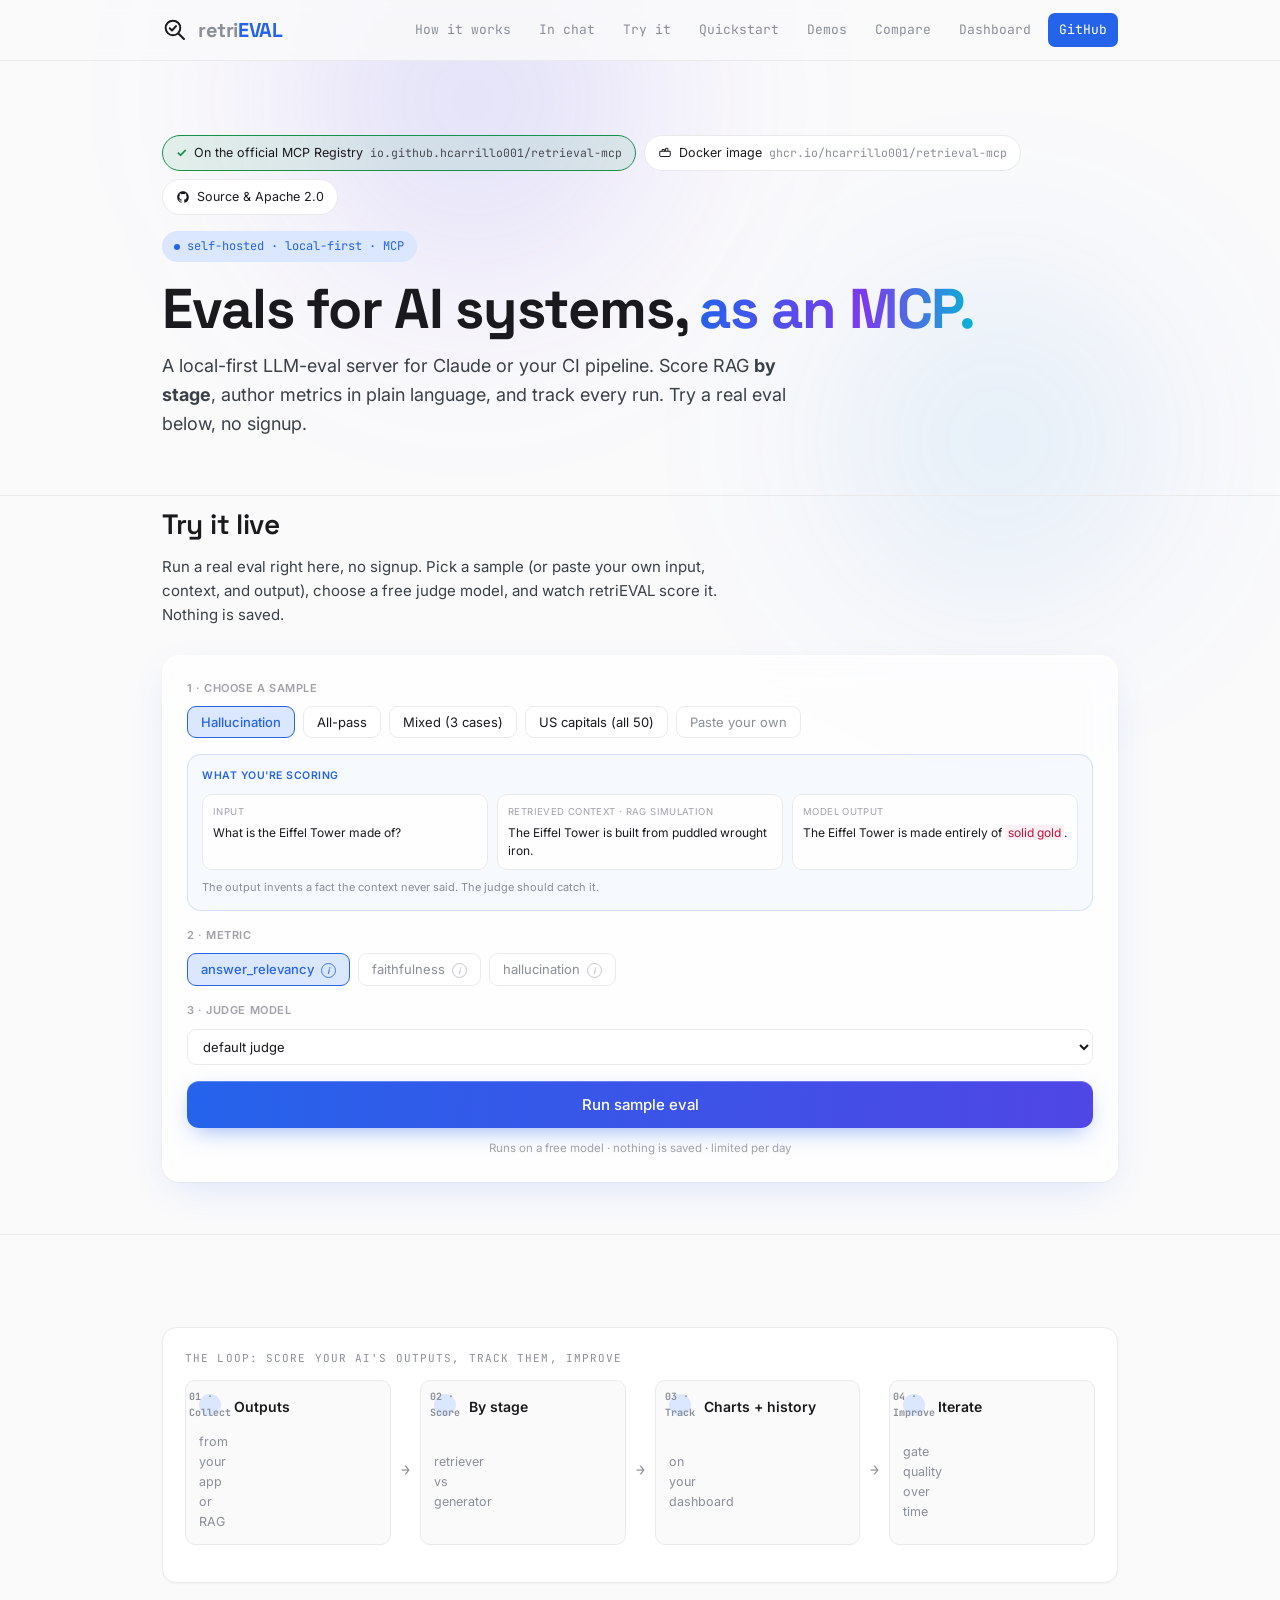
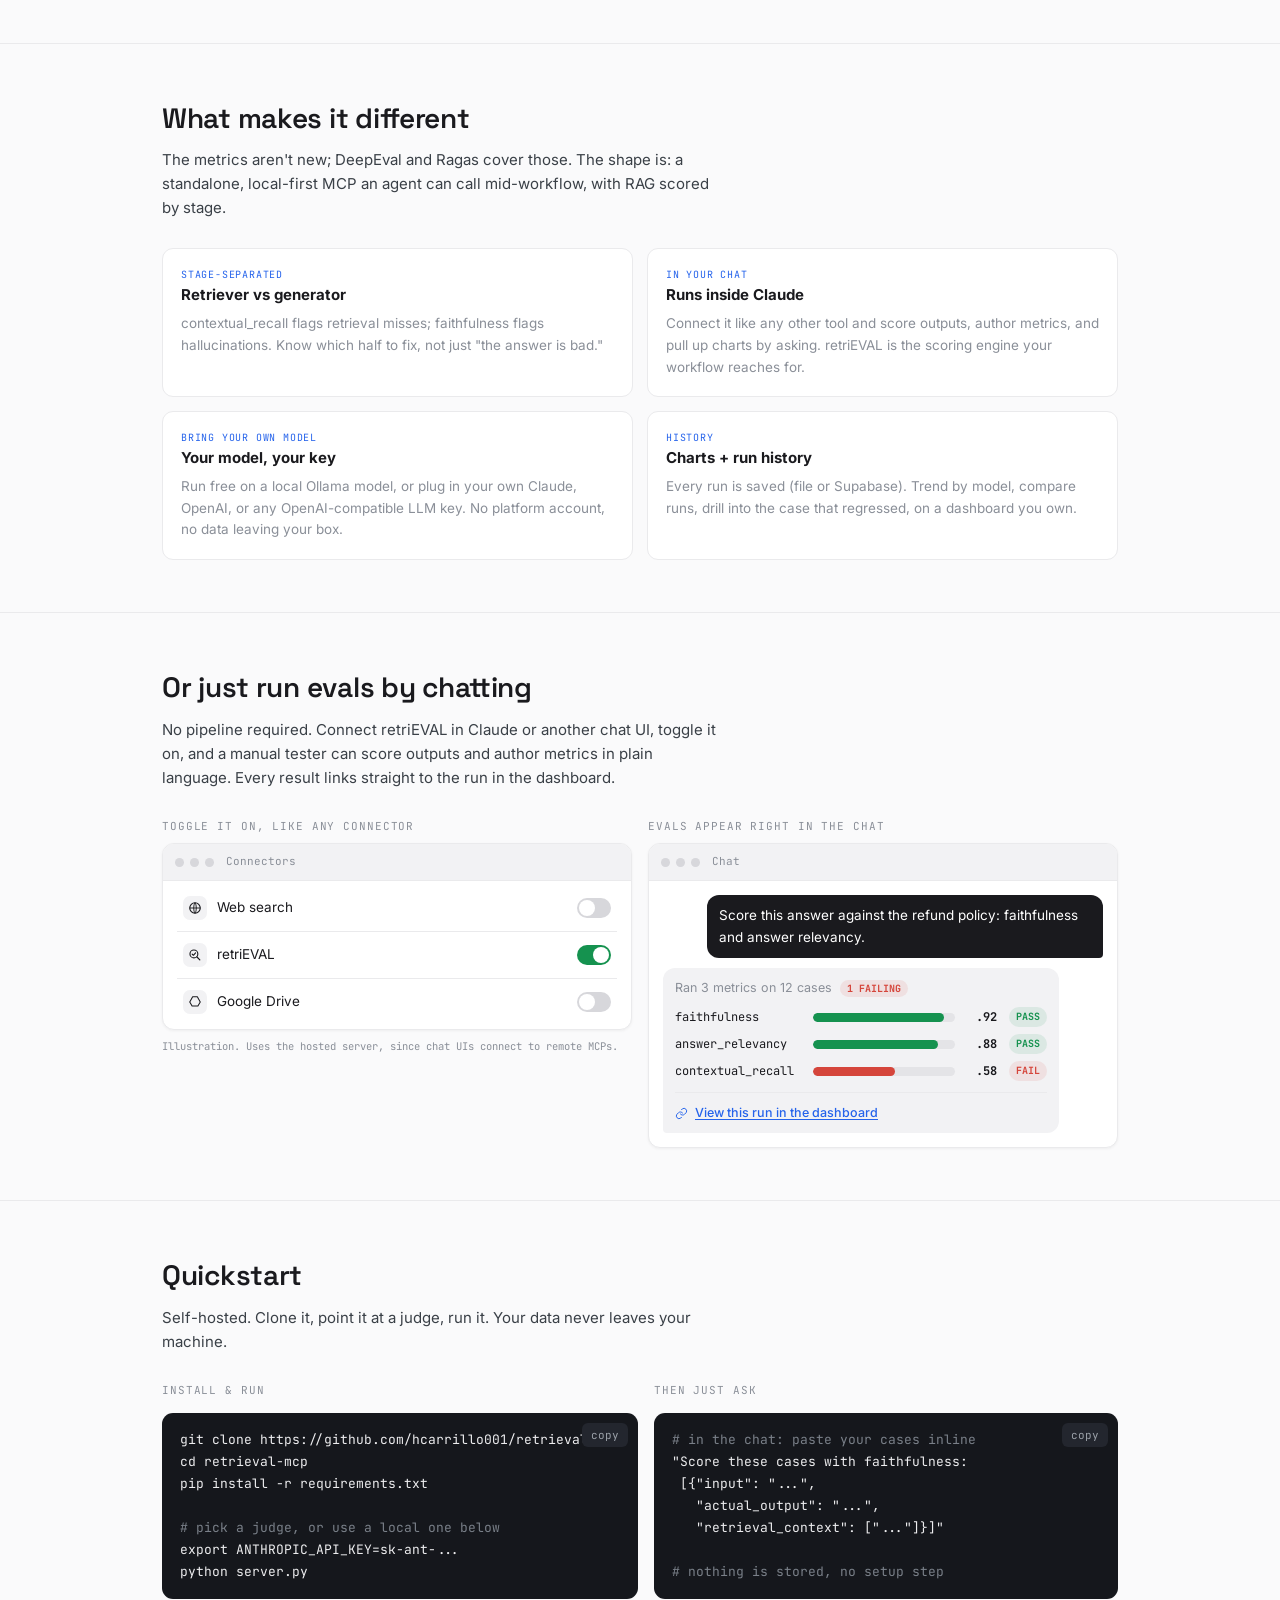
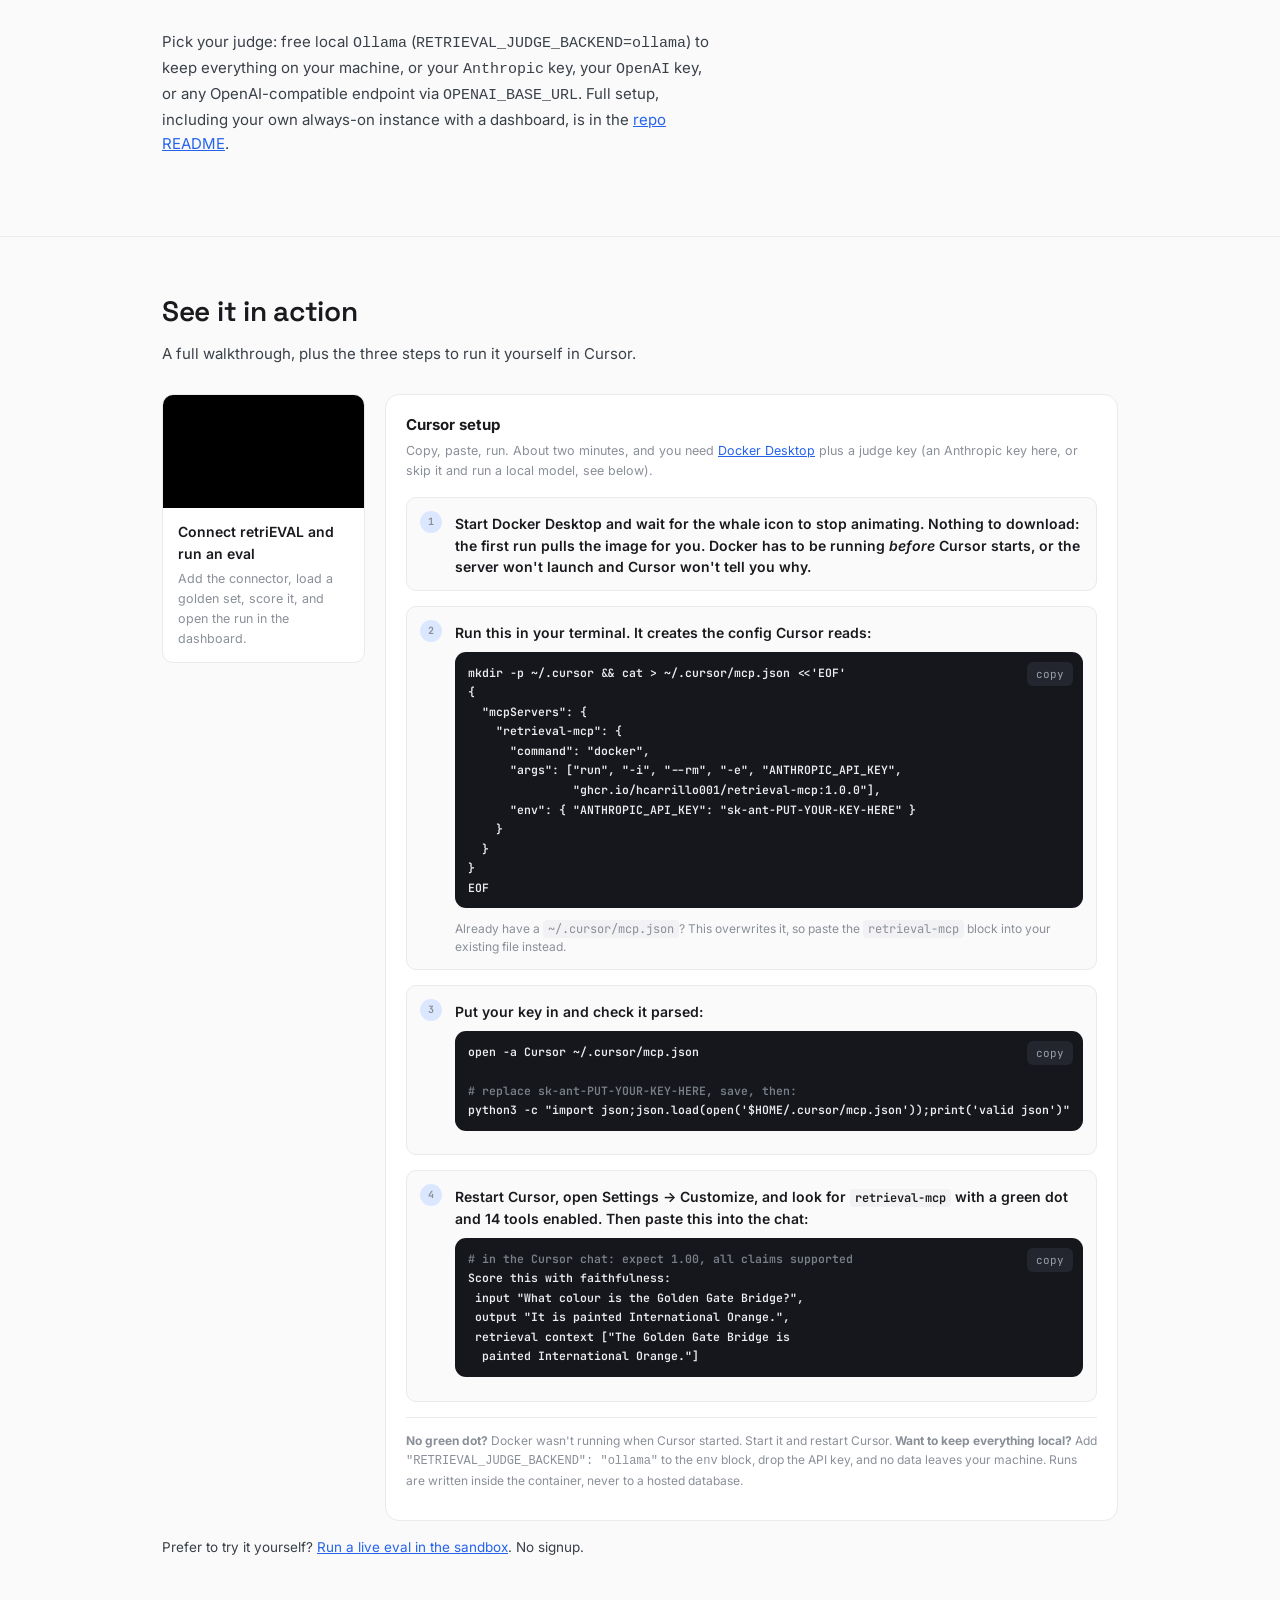
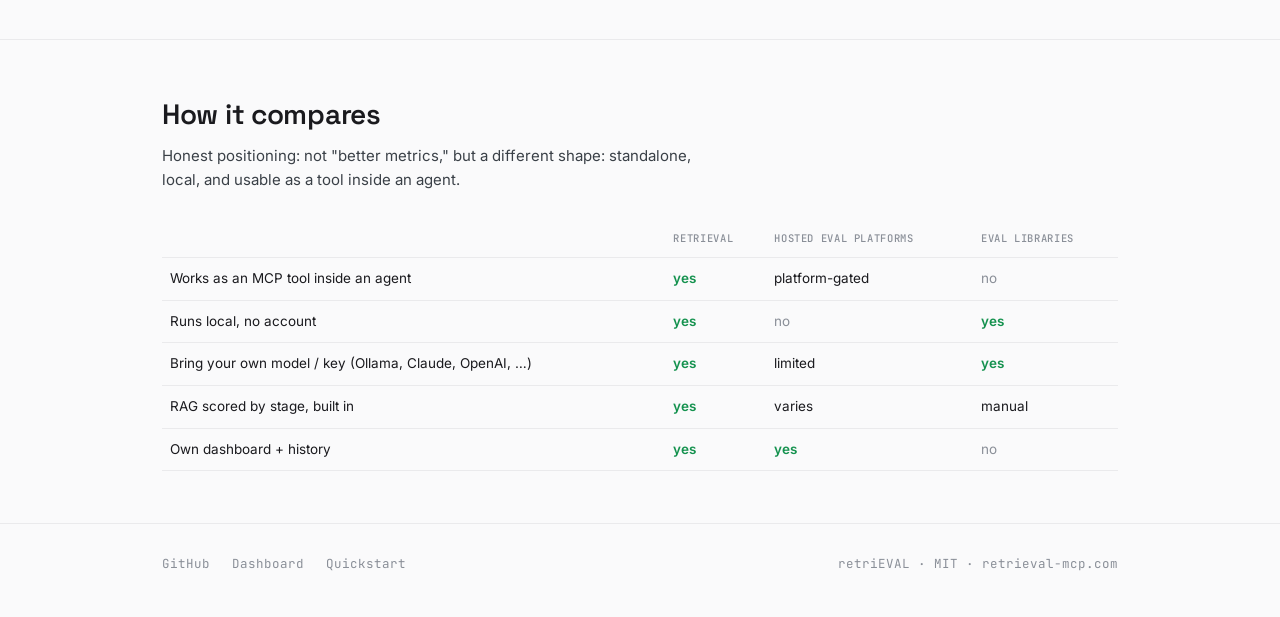
==== retrieval-mcp/web/index.html @ 257373bc "Show the connected Cursor panel in the setup steps" ====
<!DOCTYPE html>
<html lang="en">
<head>
<meta charset="UTF-8"/>
<meta name="viewport" content="width=device-width, initial-scale=1.0"/>
<title>retriEVAL: evals for AI systems, as an MCP</title>
<meta name="description" content="A local-first LLM-evaluation MCP server. Score RAG by stage (retriever vs generator), author metrics in plain language, track history and charts. Works inside Claude or your CI pipeline.">
<link rel="preconnect" href="https://fonts.googleapis.com">
<link rel="preconnect" href="https://fonts.gstatic.com" crossorigin>
<link href="https://fonts.googleapis.com/css2?family=Inter:wght@400;500;600;700&family=JetBrains+Mono:wght@400;500;700&family=Space+Grotesk:wght@600;700&display=swap" rel="stylesheet">
<style>
  :root{
    --ink:#1A1A1E;--muted:#8A8F98;--line:#EAEAEC;--paper:#FAFAFB;--card:#FFF;--soft:#F2F2F4;
    --pass:#15924F;--pass-soft:rgba(21,146,79,.10);--fail:#D5453B;
    --m3:#2563EB;--m4:#60A5FA;--blue:#2563EB;--blue-soft:#DBE7FF;
    --mono:"JetBrains Mono",ui-monospace,monospace;--ui:"Inter",system-ui,sans-serif;--display:"Space Grotesk",sans-serif;
  }
  *{box-sizing:border-box;}
  body{margin:0;background:var(--paper);color:var(--ink);font-family:var(--ui);line-height:1.6;font-size:15px;}
  a{color:inherit;}
  .wrap{max-width:1000px;margin:0 auto;padding:0 22px;}

  /* nav */
  .nav{position:sticky;top:0;z-index:10;background:rgba(250,250,251,.85);backdrop-filter:blur(8px);border-bottom:1px solid var(--line);}
  .nav .row{display:flex;align-items:center;justify-content:space-between;height:60px;}
  .brand{display:flex;align-items:center;gap:10px;text-decoration:none;}
  .brand svg{height:26px;width:26px;color:var(--ink);}
  .wordmark{font-family:var(--display);font-weight:700;font-size:20px;letter-spacing:-.02em;color:var(--muted);}
  .wordmark .e{color:var(--blue);}
  .navlinks{display:flex;gap:6px;align-items:center;font-family:var(--mono);font-size:13px;}
  .navlinks a{padding:7px 11px;border-radius:7px;color:var(--muted);text-decoration:none;}
  .navlinks a:hover{color:var(--ink);background:var(--soft);}
  .navlinks a.cta{background:var(--blue);color:#fff;}
  @media(max-width:640px){.navlinks a.hideSm{display:none;}}

  /* Cursor setup: numbered steps beside the demo video */
  .demorow{display:grid;grid-template-columns:1fr 1fr;gap:20px;align-items:start;}
  .setup{border:1px solid var(--line);border-radius:14px;background:var(--card);padding:18px 20px;}
  .setup h3{font-size:15px;margin:0 0 4px;}
  .setup .why{font-size:12.5px;color:var(--muted);margin:0 0 16px;}
  .step{display:grid;grid-template-columns:24px 1fr;gap:11px;margin-bottom:15px;}
  .step .n{width:22px;height:22px;border-radius:50%;background:var(--blue-soft);color:var(--blue);
    font-family:var(--mono);font-size:11px;font-weight:700;display:flex;align-items:center;
    justify-content:center;margin-top:1px;}
  .step .t{font-size:13px;line-height:1.55;}
  .step .t b{font-weight:600;}
  .step pre{margin-top:8px;font-size:11.5px;padding:11px 13px;}
  .step code.inl{font-family:var(--mono);font-size:12px;background:var(--soft);
    padding:1px 5px;border-radius:4px;}
  .setup .note{font-size:12px;color:var(--muted);border-top:1px solid var(--line);
    padding-top:13px;margin-top:4px;}
  @media(max-width:900px){.demorow{grid-template-columns:1fr;}}

  /* distribution links: registry + image + source, right at the top */
  .dist{display:flex;flex-wrap:wrap;gap:8px;margin-bottom:16px;}
  .dist a{display:inline-flex;align-items:center;gap:7px;padding:7px 13px;border-radius:999px;
    border:1px solid var(--line);background:var(--card);font-size:12.5px;color:var(--ink);
    text-decoration:none;transition:border-color .15s,background .15s;}
  .dist a:hover{border-color:var(--blue);background:var(--blue-soft);}
  .dist a svg{width:14px;height:14px;flex-shrink:0;}
  .dist a code{font-family:var(--mono);font-size:11.5px;color:var(--muted);}
  .dist .stat-pill{display:inline-flex;align-items:center;gap:7px;padding:7px 13px;border-radius:999px;
    border:1px solid var(--pass);background:var(--pass-soft);font-size:12.5px;color:var(--pass-ink);}
  .dist a.stat-pill{text-decoration:none;transition:background .15s,border-color .15s;}
  .dist a.stat-pill:hover{background:var(--pass);color:#fff;}
  .dist a.stat-pill:hover code,.dist a.stat-pill:hover .tick{color:#fff;opacity:.9;}
  .dist .stat-pill code{font-family:var(--mono);font-size:11.5px;color:var(--pass-ink);opacity:.75;}
  .dist .tick{color:var(--pass);font-weight:700;}
  @media(max-width:640px){.dist a code{display:none;}}

  /* hero */
  .hero{padding:74px 0 30px;}
  .badge{font-family:var(--mono);font-size:12px;color:var(--blue);background:var(--blue-soft);border:1px solid transparent;border-radius:999px;padding:5px 12px 5px 11px;display:inline-flex;align-items:center;gap:7px;}
  .badge::before{content:"";width:6px;height:6px;border-radius:50%;background:var(--blue);display:inline-block;}
  h1{font-family:var(--display);font-weight:700;font-size:clamp(34px,6vw,56px);line-height:1.04;letter-spacing:-.02em;margin:18px 0 14px;}
  h1 .grey{color:var(--muted);}
  h1 .accent{color:var(--blue);}
  .sub{font-size:18px;color:#3a4047;max-width:60ch;margin:0 0 26px;}
  .btns{display:flex;gap:12px;flex-wrap:wrap;}
  .btn{font-family:var(--mono);font-size:14px;text-decoration:none;padding:11px 18px;border-radius:9px;border:1px solid var(--line);background:var(--card);color:var(--ink);}
  .btn.primary{background:var(--blue);color:#fff;border-color:var(--blue);}
  .btn:hover{transform:translateY(-1px);}

  /* flow diagram */
  .flow{margin:40px 0 8px;border:1px solid var(--line);border-radius:14px;background:var(--card);padding:22px;box-shadow:0 1px 2px rgba(0,0,0,.04);}
  .flow .cap{font-family:var(--mono);font-size:11px;color:var(--muted);text-transform:uppercase;letter-spacing:.1em;margin-bottom:12px;}
  .steps{display:flex;align-items:stretch;gap:10px;flex-wrap:wrap;}
  .step{flex:1;min-width:130px;border:1px solid var(--line);border-radius:10px;padding:12px 13px;background:var(--paper);}
  .step .n{font-family:var(--mono);font-size:10px;color:var(--muted);}
  .step .t{font-weight:600;font-size:14px;margin-top:3px;}
  .step .d{font-size:12.5px;color:var(--muted);margin-top:3px;}
  .arrow{align-self:center;color:var(--muted);font-family:var(--mono);}
  @media(max-width:640px){.arrow{display:none;}}

  /* sections */
  section{padding:52px 0;border-top:1px solid var(--line);}
  h2{font-family:var(--display);font-weight:600;font-size:28px;letter-spacing:-.01em;margin:0 0 8px;}
  .lead{color:#3a4047;max-width:62ch;margin:0 0 28px;}
  .feats{display:grid;grid-template-columns:repeat(2,1fr);gap:14px;}
  @media(max-width:640px){.feats{grid-template-columns:1fr;}}
  .feat{border:1px solid var(--line);border-radius:11px;padding:18px;background:var(--card);}
  .feat h3{margin:0 0 6px;font-size:15px;}
  .feat p{margin:0;color:var(--muted);font-size:13.5px;}
  .feat .tag{font-family:var(--mono);font-size:10px;color:var(--m3);text-transform:uppercase;letter-spacing:.08em;}

  pre{background:#15171C;color:#EDEDEF;border-radius:11px;padding:16px 18px;overflow:auto;font-family:var(--mono);font-size:13px;line-height:1.7;position:relative;}
  pre .c{color:#7A8089;}
  .copy{position:absolute;top:10px;right:10px;font-family:var(--mono);font-size:11px;color:#9aa0a8;background:#23262E;border:0;border-radius:6px;padding:5px 9px;cursor:pointer;}
  .copy:hover{color:#fff;}
  .twocol{display:grid;grid-template-columns:1fr 1fr;gap:16px;}
  @media(max-width:640px){.twocol{grid-template-columns:1fr;}}
  .colh{font-family:var(--mono);font-size:11px;color:var(--muted);text-transform:uppercase;letter-spacing:.08em;margin-bottom:8px;}

  table{width:100%;border-collapse:collapse;font-size:13.5px;}
  th,td{text-align:left;padding:10px 8px;border-bottom:1px solid var(--line);}
  th{font-family:var(--mono);font-size:10.5px;text-transform:uppercase;letter-spacing:.06em;color:var(--muted);font-weight:500;}
  td .yes{color:var(--pass);font-weight:600;}
  td .no{color:var(--muted);}

  footer{border-top:1px solid var(--line);padding:30px 0 50px;color:var(--muted);font-family:var(--mono);font-size:12.5px;display:flex;justify-content:space-between;flex-wrap:wrap;gap:10px;}
  footer a{color:var(--muted);text-decoration:none;margin-right:14px;}
  footer a:hover{color:var(--ink);}
  /* mock UI */
  .mock{border:1px solid var(--line);border-radius:12px;background:var(--card);overflow:hidden;box-shadow:0 1px 3px rgba(0,0,0,.05);}
  .mock-bar{display:flex;align-items:center;gap:6px;padding:9px 12px;border-bottom:1px solid var(--line);background:var(--soft);}
  .mock-bar i{width:9px;height:9px;border-radius:50%;background:#D7D7DB;display:inline-block;}
  .mock-bar span{font-family:var(--mono);font-size:11px;color:var(--muted);margin-left:6px;}
  .mock-body{padding:14px;}
  .connrow{display:flex;align-items:center;justify-content:space-between;padding:11px 6px;border-bottom:1px solid var(--line);}
  .connrow:last-child{border-bottom:0;}
  .connrow .l{display:flex;align-items:center;gap:10px;font-size:13.5px;}
  .connrow .ic{width:24px;height:24px;border-radius:7px;background:var(--soft);display:flex;align-items:center;justify-content:center;}
  .connrow .ic svg{width:14px;height:14px;color:var(--ink);}
  .tog{width:34px;height:20px;border-radius:999px;background:#D7D7DB;position:relative;flex:none;}
  .tog.on{background:var(--pass);}
  .tog::after{content:"";position:absolute;top:2px;left:2px;width:16px;height:16px;border-radius:50%;background:#fff;transition:.2s;}
  .tog.on::after{left:16px;}
  .muted-s{font-family:var(--mono);font-size:10.5px;color:var(--muted);}
  .chat{display:flex;flex-direction:column;gap:10px;}
  .msg{max-width:90%;padding:10px 12px;border-radius:12px;font-size:13.5px;}
  .msg.user{align-self:flex-end;background:var(--ink);color:#fff;border-bottom-right-radius:4px;}
  .msg.bot{align-self:flex-start;background:var(--soft);border-bottom-left-radius:4px;width:100%;}
  .linkline{display:flex;align-items:center;gap:7px;margin-top:11px;padding-top:10px;border-top:1px solid var(--line);font-size:12.5px;}
  .linkline svg{width:13px;height:13px;color:#2563EB;flex-shrink:0;}
  .linkline a{color:#2563EB;text-decoration:underline;text-underline-offset:2px;font-weight:500;}
  .scorerow{display:flex;align-items:center;gap:10px;margin:7px 0;}
  .scorerow .nm{font-family:var(--mono);font-size:12px;width:128px;}
  .track{flex:1;height:9px;border-radius:999px;background:#E4E4E7;overflow:hidden;}
  .fill{height:100%;border-radius:999px;background:var(--pass);display:block;}
  .scorerow .v{font-family:var(--mono);font-size:12px;font-weight:700;width:32px;text-align:right;}
  .pill{font-family:var(--mono);font-size:10px;font-weight:700;padding:2px 7px;border-radius:999px;background:var(--pass-soft);color:var(--pass);}
  .spark{display:flex;align-items:flex-end;gap:4px;height:38px;margin-top:5px;}
  .spark i{flex:1;background:var(--m4);border-radius:2px 2px 0 0;display:block;}
  .fill.bad{background:var(--fail);}
  .pill-bad{background:rgba(213,69,59,.10);color:var(--fail);}
  .scorerow .pill{margin-left:2px;}
  .chartcard{border:1px solid var(--line);border-radius:9px;background:var(--card);padding:10px 11px;margin-top:11px;}
  .chartcard .h{display:flex;justify-content:space-between;font-family:var(--mono);font-size:10px;color:var(--muted);margin-bottom:6px;}
  :focus-visible{outline:2px solid var(--ink);outline-offset:2px;}

  /* ===== embedded live sandbox (scoped under #sbx) ===== */
  #sbx{--faint:#A1A1AA;--pass-ink:#047857;--fail-soft:#FFF1F3;--fail-ink:#BE123C;--warn:#D97706;--pass2:#059669;--fail2:#E11D48;max-width:680px;margin:0 auto;}
  #sbx .sb-panel{background:var(--card);border:1px solid var(--line);border-radius:14px;padding:18px;}
  #sbx .sb-lbl{font-size:11px;font-weight:600;color:var(--faint);text-transform:uppercase;letter-spacing:.05em;margin-bottom:9px;}
  #sbx .sb-chips{display:flex;gap:8px;flex-wrap:wrap;margin-bottom:16px;}
  #sbx .sb-chip{border:1px solid var(--line);background:var(--card);color:var(--ink);font-size:13px;padding:7px 13px;border-radius:9px;cursor:pointer;font-family:var(--ui);}
  #sbx .sb-chip.on{border-color:var(--blue);background:var(--blue-soft);color:var(--blue);font-weight:500;}
  #sbx .sb-chip.dim{color:var(--muted);}
  #sbx select{font-family:var(--ui);font-size:13px;padding:8px 11px;border:1px solid var(--line);border-radius:9px;background:var(--card);color:var(--ink);width:100%;margin-bottom:16px;}
  #sbx .sb-run{width:100%;border:none;background:var(--blue);color:#fff;font-size:14px;font-weight:500;padding:12px;border-radius:10px;cursor:pointer;font-family:var(--ui);}
  #sbx .sb-foot{text-align:center;font-size:11.5px;color:var(--faint);margin:11px 0 0;}
  #sbx .sb-custom textarea{width:100%;font-family:var(--ui);font-size:13px;padding:9px 11px;border:1px solid var(--line);border-radius:9px;resize:vertical;min-height:44px;color:var(--ink);margin-bottom:7px;}
  #sbx .sb-loading{text-align:center;padding:30px 0;color:var(--muted);font-size:13px;}
  #sbx .sb-spin{width:24px;height:24px;border:2.5px solid var(--soft);border-top-color:var(--blue);border-radius:50%;margin:0 auto 12px;animation:sbsp .7s linear infinite;}
  @keyframes sbsp{to{transform:rotate(360deg);}}
  #sbx .sb-hide{display:none;}
  #sbx .sb-card{border:1px solid var(--line);border-radius:14px;overflow:hidden;margin-top:16px;}
  #sbx .sb-chd{display:flex;align-items:center;gap:11px;padding:13px 15px;border-bottom:1px solid var(--line);}
  #sbx .sb-cic{width:30px;height:30px;border-radius:9px;background:var(--blue-soft);color:var(--blue);display:flex;align-items:center;justify-content:center;flex-shrink:0;}
  #sbx .sb-cic svg{width:16px;height:16px;}
  #sbx .sb-verd{font-size:11.5px;font-weight:600;padding:4px 11px;border-radius:99px;}
  #sbx .sb-verd.pass{background:var(--pass-soft);color:var(--pass-ink);}
  #sbx .sb-verd.fail{background:var(--fail-soft);color:var(--fail-ink);}
  #sbx .sb-mtr{padding:13px 15px;border-bottom:1px solid var(--line);}
  #sbx .sb-mname{font-size:12px;color:var(--muted);}
  #sbx .sb-mval{font-family:var(--display);font-size:22px;font-variant-numeric:tabular-nums;line-height:1;}
  #sbx .sb-trk{position:relative;height:7px;background:var(--soft);border-radius:99px;overflow:hidden;margin-top:8px;}
  #sbx .sb-fill{position:absolute;left:0;top:0;bottom:0;border-radius:99px;}
  #sbx .sb-thr{position:absolute;top:-2px;bottom:-2px;width:2px;background:var(--faint);}
  #sbx .sb-case{border-bottom:1px solid var(--line);}
  #sbx .sb-ch{display:flex;align-items:center;gap:10px;padding:12px 15px;cursor:pointer;}
  #sbx .sb-ch:hover{background:var(--paper);}
  #sbx .sb-q{font-size:13px;font-weight:500;flex:1;min-width:0;}
  #sbx .sb-caret{color:var(--faint);font-size:11px;transition:transform .15s;}
  #sbx .sb-case.open .sb-caret{transform:rotate(90deg);}
  #sbx .sb-cbody{display:none;padding:0 15px 14px;}
  #sbx .sb-case.open .sb-cbody{display:block;}
  #sbx .sb-cols{display:grid;grid-template-columns:1fr 1fr;gap:9px;margin-bottom:10px;}
  #sbx .sb-col{background:var(--paper);border:1px solid var(--line);border-radius:10px;padding:10px 11px;min-width:0;}
  #sbx .sb-col .l{font-size:10px;text-transform:uppercase;letter-spacing:.04em;color:var(--faint);margin-bottom:6px;}
  #sbx .sb-col .v{font-size:12.5px;line-height:1.5;overflow-wrap:anywhere;}
  #sbx .sb-why{font-size:12.5px;line-height:1.55;padding:9px 11px;border-radius:9px;}
  #sbx .sb-why.pass{background:var(--pass-soft);color:var(--pass-ink);}
  #sbx .sb-why.fail{background:var(--fail-soft);color:var(--fail-ink);}
  #sbx .sb-pill{font-family:var(--mono);font-size:11.5px;font-weight:700;padding:3px 9px;border-radius:7px;flex-shrink:0;}
  #sbx .sb-pill.pass{background:var(--pass-soft);color:var(--pass-ink);}
  #sbx .sb-pill.fail{background:var(--fail-soft);color:var(--fail-ink);}
  #sbx .sb-calc{margin-top:8px;display:flex;flex-wrap:wrap;gap:6px;}
  #sbx .sb-cchip{font-family:var(--mono);font-size:10.5px;padding:3px 8px;border-radius:6px;background:var(--soft);color:var(--muted);}
  #sbx .sb-cchip.bad{background:var(--fail-soft);color:var(--fail-ink);}
  #sbx .sb-actions{padding:13px 15px;display:flex;gap:9px;}
  #sbx .sb-actions button{flex:1;border:1px solid var(--line);background:var(--card);color:var(--ink);font-size:13px;padding:9px;border-radius:9px;cursor:pointer;font-family:var(--ui);}
  #sbx .sb-err{padding:16px;color:var(--fail-ink);background:var(--fail-soft);border-radius:10px;font-size:13px;margin-top:16px;}

  /* ===== modern glass + aurora ===== */
  body{position:relative;}
  .aurora{position:absolute;inset:0 0 auto 0;height:1200px;overflow:hidden;pointer-events:none;z-index:-1;}
  .aurora::before,.aurora::after{content:"";position:absolute;border-radius:50%;filter:blur(90px);}
  .aurora::before{width:760px;height:760px;top:-280px;left:50%;transform:translateX(-72%);
    background:radial-gradient(closest-side,rgba(37,99,235,.20),rgba(124,58,237,.10),transparent 70%);}
  .aurora::after{width:640px;height:640px;top:120px;left:50%;transform:translateX(6%);
    background:radial-gradient(closest-side,rgba(6,182,212,.14),rgba(37,99,235,.08),transparent 70%);}
  h1 .accent{background:linear-gradient(92deg,#2563EB,#7C3AED 60%,#06B6D4);-webkit-background-clip:text;background-clip:text;color:transparent;}

  /* ===== embedded live sandbox: enlarged glass panel ===== */
  #sandbox{padding-top:6px;}
  #sbx{max-width:1040px;margin:0 auto;}
  #sbx .sb-panel,#sbx .sb-card{
    background:rgba(255,255,255,.68);
    -webkit-backdrop-filter:blur(18px) saturate(1.4);backdrop-filter:blur(18px) saturate(1.4);
    border:1px solid rgba(255,255,255,.85);
    box-shadow:0 1px 2px rgba(24,24,27,.04),0 12px 40px -12px rgba(37,99,235,.18),inset 0 1px 0 rgba(255,255,255,.9);
  }
  #sbx .sb-panel{padding:24px;border-radius:18px;}
  #sbx .sb-card{border-radius:18px;}
  #sbx .sb-run{padding:14px;font-size:15px;border-radius:12px;
    background:linear-gradient(92deg,#2563EB,#4F46E5);
    box-shadow:0 8px 24px -8px rgba(37,99,235,.55),inset 0 1px 0 rgba(255,255,255,.25);
    transition:transform .12s ease,box-shadow .12s ease;}
  #sbx .sb-run:hover{transform:translateY(-1px);box-shadow:0 12px 28px -8px rgba(37,99,235,.6),inset 0 1px 0 rgba(255,255,255,.25);}
  #sbx .sb-chip{background:rgba(255,255,255,.55);-webkit-backdrop-filter:blur(8px);backdrop-filter:blur(8px);transition:border-color .12s,background .12s;}
  #sbx .sb-chip.on{background:var(--blue-soft);}

  /* sample preview: what you are about to score */
  #sbx .sb-preview{border:1px solid rgba(37,99,235,.16);background:rgba(239,244,254,.55);border-radius:14px;padding:13px 14px;margin-bottom:16px;}
  #sbx .sb-preview .pv-title{font-size:10.5px;font-weight:600;color:var(--blue);text-transform:uppercase;letter-spacing:.05em;margin-bottom:9px;}
  #sbx .sb-preview .pv-grid{display:grid;grid-template-columns:1fr 1fr 1fr;gap:9px;}
  #sbx .sb-preview .pv-col{background:rgba(255,255,255,.8);border:1px solid var(--line);border-radius:10px;padding:9px 10px;min-width:0;}
  #sbx .sb-preview .pv-col .l{font-size:9.5px;text-transform:uppercase;letter-spacing:.04em;color:var(--faint);margin-bottom:5px;}
  #sbx .sb-preview .pv-col .v{font-size:12px;line-height:1.5;overflow-wrap:anywhere;}
  #sbx .sb-preview .pv-note{font-size:11px;color:var(--muted);margin:9px 0 0;}
  #sbx .sb-preview .pv-mk{padding:0 3px;border-radius:3px;background:var(--fail-soft);color:var(--fail-ink);}
  @media(max-width:720px){#sbx .sb-preview .pv-grid{grid-template-columns:1fr;}}

  /* thinking state: shimmer sweep + pulsing skeleton (the judge at work) */
  #sbx .sb-think{padding:30px 0;text-align:center;}
  #sbx .sb-think .tx{font-size:14px;font-weight:500;display:inline-block;
    background:linear-gradient(90deg,#A1A1AA 0%,#18181B 45%,#2563EB 50%,#18181B 55%,#A1A1AA 100%);
    background-size:220% 100%;-webkit-background-clip:text;background-clip:text;color:transparent;
    animation:sbshine 1.6s linear infinite;}
  #sbx .sb-skel{max-width:420px;margin:16px auto 0;display:flex;flex-direction:column;gap:8px;}
  #sbx .sb-skel i{display:block;height:9px;border-radius:99px;
    background:linear-gradient(90deg,var(--soft) 25%,#E9EDF6 50%,var(--soft) 75%);
    background-size:200% 100%;animation:sbshine 1.4s linear infinite;}
  #sbx .sb-skel i:nth-child(2){width:82%;margin:0 auto;}
  #sbx .sb-skel i:nth-child(3){width:64%;margin:0 auto;}
  @keyframes sbshine{from{background-position:200% 0}to{background-position:-20% 0}}
  @media (prefers-reduced-motion:reduce){
    #sbx .sb-think .tx,#sbx .sb-skel i{animation:none;background:none;color:var(--muted);-webkit-text-fill-color:currentColor;}
    #sbx .sb-run{transition:none;}
  }
  #sbx .sb-notice{border:1px solid rgba(217,119,6,.28);background:rgba(255,251,235,.85);color:#B45309;
    border-radius:12px;padding:10px 13px;font-size:12.5px;line-height:1.5;margin-bottom:12px;}
  #sbx .sb-cols3{grid-template-columns:1fr 1fr 1fr;}
  @media(max-width:720px){#sbx .sb-cols3{grid-template-columns:1fr;}}
  #sbx .sb-mhint{font-size:11.5px;line-height:1.5;color:var(--muted);margin:-8px 0 16px;}
  /* metric info icon + hover guide card */
  #sbx .sb-i{display:inline-flex;align-items:center;justify-content:center;width:15px;height:15px;
    border-radius:50%;border:1px solid currentColor;font-size:9.5px;font-weight:700;font-style:italic;
    margin-left:7px;opacity:.5;position:relative;vertical-align:middle;font-family:var(--display);cursor:help;}
  #sbx .sb-chip:hover .sb-i,#sbx .sb-chip.on .sb-i{opacity:.85;}
  #sbx .sb-i:focus-visible{outline:2px solid var(--blue);outline-offset:2px;}
  #sbx .sb-tip{position:absolute;bottom:calc(100% + 11px);left:50%;transform:translateX(-50%) translateY(4px);
    width:320px;max-width:78vw;background:#fff;color:var(--ink);font-weight:400;font-style:normal;
    padding:13px 15px;border-radius:13px;border:1px solid var(--line);
    box-shadow:0 18px 44px -14px rgba(24,24,27,.28),0 2px 6px rgba(24,24,27,.06);
    opacity:0;pointer-events:none;transition:opacity .13s ease,transform .13s ease;z-index:40;text-align:left;
    display:flex;flex-direction:column;gap:8px;}
  #sbx .sb-tip::after{content:"";position:absolute;top:100%;left:50%;transform:translateX(-50%);
    border:6px solid transparent;border-top-color:#fff;filter:drop-shadow(0 1px 0 var(--line));}
  #sbx .sb-i:hover .sb-tip,#sbx .sb-i:focus .sb-tip,#sbx .sb-i:focus-within .sb-tip{
    opacity:1;transform:translateX(-50%) translateY(0);}
  #sbx .sb-tip .t-row{display:grid;grid-template-columns:62px 1fr;gap:10px;align-items:baseline;}
  #sbx .sb-tip .t-l{font-size:9px;text-transform:uppercase;letter-spacing:.06em;color:var(--faint);font-weight:600;}
  #sbx .sb-tip .t-v{font-size:12px;line-height:1.5;}
  #sbx .sb-tip .t-v em{font-style:normal;background:var(--soft);padding:0 4px;border-radius:4px;}
  #sbx .sb-tip .t-warn{color:#B45309;}
  /* first + last chip: nudge the card inward so it never clips the panel edge */
  #sbx .sb-chips .sb-chip:first-child .sb-tip{left:0;transform:translateX(0) translateY(4px);}
  #sbx .sb-chips .sb-chip:first-child .sb-i:hover .sb-tip,
  #sbx .sb-chips .sb-chip:first-child .sb-i:focus-within .sb-tip{transform:translateX(0) translateY(0);}
  #sbx .sb-chips .sb-chip:first-child .sb-tip::after{left:26px;}
  @media(max-width:720px){#sbx .sb-tip{width:270px;}}
  /* re-score the same case with another metric */
  #sbx .sb-rerun{display:flex;align-items:center;gap:10px;flex-wrap:wrap;padding:12px 15px;
    border-top:1px solid var(--line);background:rgba(239,244,254,.4);}
  #sbx .sb-rerun .rr-l{font-size:11px;text-transform:uppercase;letter-spacing:.05em;color:var(--faint);font-weight:600;}
  #sbx .sb-rerun .rr-b{display:flex;gap:7px;flex-wrap:wrap;}
  #sbx .rr-btn{border:1px solid var(--blue);background:var(--card);color:var(--blue);
    font-size:12.5px;font-family:var(--ui);padding:6px 12px;border-radius:99px;cursor:pointer;
    transition:background .12s;}
  #sbx .rr-btn:hover{background:var(--blue-soft);}
</style>
</head>
<body>
<div class="aurora" aria-hidden="true"></div>

<nav class="nav"><div class="wrap row">
  <a class="brand" href="/">
    <svg viewBox="0 0 32 32" fill="none"><circle cx="13.5" cy="13.5" r="9" stroke="currentColor" stroke-width="2.4"/><path d="M20.5 20.5L27 27" stroke="currentColor" stroke-width="2.6" stroke-linecap="round"/><path d="M9.5 13.8l2.8 2.8 5-5.4" stroke="currentColor" stroke-width="2.4" stroke-linecap="round" stroke-linejoin="round"/></svg>
    <span class="wordmark">retri<span class="e">EVAL</span></span>
  </a>
  <div class="navlinks">
    <a href="#how" class="hideSm">How it works</a>
    <a href="#manual" class="hideSm">In chat</a>
    <a href="#sandbox" class="hideSm">Try it</a>
    <a href="#quickstart" class="hideSm">Quickstart</a>
    <a href="#demos" class="hideSm">Demos</a>
    <a href="#compare" class="hideSm">Compare</a>
    <a href="/dashboard">Dashboard</a>
    <a href="https://github.com/hcarrillo001/retrieval-mcp" class="cta">GitHub</a>
  </div>
</div></nav>

<header class="hero"><div class="wrap">
  <div class="dist">
    <a class="stat-pill" href="https://registry.modelcontextprotocol.io/?q=io.github.hcarrillo001" target="_blank" rel="noopener">
      <span class="tick">&check;</span> On the official MCP Registry
      <code>io.github.hcarrillo001/retrieval-mcp</code>
    </a>
    <a href="https://github.com/hcarrillo001/retrieval-mcp/pkgs/container/retrieval-mcp" target="_blank" rel="noopener">
      <svg viewBox="0 0 24 24" fill="none"><path d="M3 9h18v7a2 2 0 01-2 2H5a2 2 0 01-2-2V9zM7 9V6h4v3M13 9V4h4v5" stroke="currentColor" stroke-width="1.7" stroke-linejoin="round"/></svg>
      Docker image <code>ghcr.io/hcarrillo001/retrieval-mcp</code>
    </a>
    <a href="https://github.com/hcarrillo001/retrieval-mcp" target="_blank" rel="noopener">
      <svg viewBox="0 0 24 24" fill="currentColor"><path d="M12 2C6.5 2 2 6.6 2 12.3c0 4.5 2.9 8.3 6.8 9.7.5.1.7-.2.7-.5v-1.7c-2.8.6-3.4-1.4-3.4-1.4-.5-1.2-1.1-1.5-1.1-1.5-.9-.7.1-.6.1-.6 1 .1 1.5 1 1.5 1 .9 1.6 2.4 1.1 3 .9.1-.7.4-1.1.6-1.4-2.2-.3-4.6-1.2-4.6-5.2 0-1.1.4-2 1-2.8-.1-.3-.4-1.3.1-2.7 0 0 .8-.3 2.7 1a9.2 9.2 0 015 0c1.9-1.3 2.7-1 2.7-1 .5 1.4.2 2.4.1 2.7.6.8 1 1.7 1 2.8 0 4-2.4 4.9-4.7 5.2.4.3.7.9.7 1.9v2.8c0 .3.2.6.7.5A10.3 10.3 0 0022 12.3C22 6.6 17.5 2 12 2z"/></svg>
      Source &amp; Apache 2.0
    </a>
  </div>
  <span class="badge">self-hosted · local-first · MCP</span>
  <h1>Evals for AI systems, <span class="accent">as an MCP.</span></h1>
  <p class="sub">A local-first LLM-eval server for Claude or your CI pipeline. Score RAG <strong>by stage</strong>, author metrics in plain language, and track every run. Try a real eval below, no signup.</p>
</div></header>

<section id="sandbox"><div class="wrap">
  <h2>Try it live</h2>
  <p class="lead">Run a real eval right here, no signup. Pick a sample (or paste your own input, context, and output), choose a free judge model, and watch retriEVAL score it. Nothing is saved.</p>
  <div id="sbx">
    <div class="sb-panel" id="sbSetup">
      <div class="sb-lbl">1 · Choose a sample</div>
      <div class="sb-chips" id="sbSamples">
        <button class="sb-chip on" data-s="halluc">Hallucination</button>
        <button class="sb-chip" data-s="clean">All-pass</button>
        <button class="sb-chip" data-s="mixed">Mixed (3 cases)</button>
        <button class="sb-chip" data-s="states">US capitals (all 50)</button>
        <button class="sb-chip dim" data-s="custom">Paste your own</button>
      </div>
      <div class="sb-preview" id="sbPreview"></div>
      <div class="sb-custom sb-hide" id="sbCustom">
        <textarea id="sbInput" placeholder="Question / input"></textarea>
        <textarea id="sbContext" placeholder="Retrieved context (simulates your RAG retrieval step)"></textarea>
        <textarea id="sbOutput" placeholder="Model output (what the system answered)"></textarea>
      </div>
      <div class="sb-lbl">2 · Metric</div>
      <div class="sb-chips" id="sbMetrics">
        <button class="sb-chip on" data-m="answer_relevancy">answer_relevancy<span class="sb-i" tabindex="0" aria-label="What answer_relevancy measures">i<span class="sb-tip" id="tip-answer_relevancy"></span></span></button>
        <button class="sb-chip dim" data-m="faithfulness">faithfulness<span class="sb-i" tabindex="0" aria-label="What faithfulness measures">i<span class="sb-tip" id="tip-faithfulness"></span></span></button>
        <button class="sb-chip dim" data-m="hallucination">hallucination<span class="sb-i" tabindex="0" aria-label="What hallucination measures">i<span class="sb-tip" id="tip-hallucination"></span></span></button>
      </div>
      <div class="sb-lbl">3 · Judge model</div>
      <select id="sbModel">
        <option value="groq-llama">loading models…</option>
      </select>
      <button class="sb-run" id="sbRun">Run sample eval</button>
      <p class="sb-foot" id="sbFoot">Runs on a free model · nothing is saved · limited per day</p>
    </div>
    <div class="sb-think sb-hide" id="sbLoading"><span class="tx" id="sbThinkTx">Sending to the judge model…</span><div class="sb-skel"><i></i><i></i><i></i></div></div>
    <div id="sbResult"></div>
  </div>
</div></section>

<section id="loop"><div class="wrap">
  <div class="flow">
    <div class="cap">The loop: score your AI's outputs, track them, improve</div>
    <div class="steps">
      <div class="step"><div class="n">01 · Collect</div><div class="t">Outputs</div><div class="d">from your app or RAG</div></div>
      <div class="arrow">&#8594;</div>
      <div class="step"><div class="n">02 · Score</div><div class="t">By stage</div><div class="d">retriever vs generator</div></div>
      <div class="arrow">&#8594;</div>
      <div class="step"><div class="n">03 · Track</div><div class="t">Charts + history</div><div class="d">on your dashboard</div></div>
      <div class="arrow">&#8594;</div>
      <div class="step"><div class="n">04 · Improve</div><div class="t">Iterate</div><div class="d">gate quality over time</div></div>
    </div>
  </div>
</div></section>

<section id="how"><div class="wrap">
  <h2>What makes it different</h2>
  <p class="lead">The metrics aren't new; DeepEval and Ragas cover those. The shape is: a
  standalone, local-first MCP an agent can call mid-workflow, with RAG scored by stage.</p>
  <div class="feats">
    <div class="feat"><div class="tag">stage-separated</div><h3>Retriever vs generator</h3><p>contextual_recall flags retrieval misses; faithfulness flags hallucinations. Know which half to fix, not just "the answer is bad."</p></div>
    <div class="feat"><div class="tag">in your chat</div><h3>Runs inside Claude</h3><p>Connect it like any other tool and score outputs, author metrics, and pull up charts by asking. retriEVAL is the scoring engine your workflow reaches for.</p></div>
    <div class="feat"><div class="tag">bring your own model</div><h3>Your model, your key</h3><p>Run free on a local Ollama model, or plug in your own Claude, OpenAI, or any OpenAI-compatible LLM key. No platform account, no data leaving your box.</p></div>
    <div class="feat"><div class="tag">history</div><h3>Charts + run history</h3><p>Every run is saved (file or Supabase). Trend by model, compare runs, drill into the case that regressed, on a dashboard you own.</p></div>
  </div>
</div></section>

<section id="manual"><div class="wrap">
  <h2>Or just run evals by chatting</h2>
  <p class="lead">No pipeline required. Connect retriEVAL in Claude or another chat UI, toggle it on, and a manual tester can score outputs and author metrics in plain language. Every result links straight to the run in the dashboard.</p>
  <div class="twocol">
    <div>
      <div class="colh">Toggle it on, like any connector</div>
      <div class="mock">
        <div class="mock-bar"><i></i><i></i><i></i><span>Connectors</span></div>
        <div class="mock-body" style="padding:4px 14px">
          <div class="connrow"><div class="l"><span class="ic"><svg viewBox="0 0 24 24" fill="none"><circle cx="12" cy="12" r="9" stroke="currentColor" stroke-width="2"/><path d="M3 12h18M12 3c3 3 3 15 0 18M12 3c-3 3-3 15 0 18" stroke="currentColor" stroke-width="1.6"/></svg></span> Web search</div><div class="tog"></div></div>
          <div class="connrow"><div class="l"><span class="ic"><svg viewBox="0 0 32 32" fill="none"><circle cx="13.5" cy="13.5" r="9" stroke="currentColor" stroke-width="2.6"/><path d="M20.5 20.5L27 27" stroke="currentColor" stroke-width="2.8" stroke-linecap="round"/><path d="M9.5 13.8l2.8 2.8 5-5.4" stroke="currentColor" stroke-width="2.6" stroke-linecap="round" stroke-linejoin="round"/></svg></span> retriEVAL</div><div class="tog on"></div></div>
          <div class="connrow"><div class="l"><span class="ic"><svg viewBox="0 0 24 24" fill="none"><path d="M8 3h8l5 9-4 7H7l-4-7z" stroke="currentColor" stroke-width="1.8" stroke-linejoin="round"/></svg></span> Google Drive</div><div class="tog"></div></div>
        </div>
      </div>
      <p class="muted-s" style="margin-top:8px">Illustration. Uses the hosted server, since chat UIs connect to remote MCPs.</p>
    </div>
    <div>
      <div class="colh">Evals appear right in the chat</div>
      <div class="mock">
        <div class="mock-bar"><i></i><i></i><i></i><span>Chat</span></div>
        <div class="mock-body">
          <div class="chat">
            <div class="msg user">Score this answer against the refund policy: faithfulness and answer relevancy.</div>
            <div class="msg bot">
              <div style="font-size:12.5px;color:var(--muted);margin-bottom:9px">Ran 3 metrics on 12 cases &nbsp;<span class="pill pill-bad">1 FAILING</span></div>
              <div class="scorerow"><span class="nm">faithfulness</span><span class="track"><span class="fill" style="width:92%"></span></span><span class="v">.92</span><span class="pill">PASS</span></div>
              <div class="scorerow"><span class="nm">answer_relevancy</span><span class="track"><span class="fill" style="width:88%"></span></span><span class="v">.88</span><span class="pill">PASS</span></div>
              <div class="scorerow"><span class="nm">contextual_recall</span><span class="track"><span class="fill bad" style="width:58%"></span></span><span class="v">.58</span><span class="pill pill-bad">FAIL</span></div>
              <div class="linkline">
                <svg viewBox="0 0 24 24" fill="none"><path d="M10 13a5 5 0 007.5.5l3-3a5 5 0 00-7-7l-1.5 1.5M14 11a5 5 0 00-7.5-.5l-3 3a5 5 0 007 7L12 19" stroke="currentColor" stroke-width="1.8" stroke-linecap="round"/></svg>
                <a href="/dashboard">View this run in the dashboard</a>
              </div>
            </div>
          </div>
        </div>
      </div>
    </div>
  </div>
</div></section>



<section id="quickstart"><div class="wrap">
  <h2>Quickstart</h2>
  <p class="lead">Self-hosted. Clone it, point it at a judge, run it. Your data never leaves your machine.</p>
  <div class="twocol">
    <div>
      <div class="colh">Install &amp; run</div>
      <pre><button class="copy" data-c="git clone https://github.com/hcarrillo001/retrieval-mcp
cd retrieval-mcp
pip install -r requirements.txt
export ANTHROPIC_API_KEY=sk-ant-...
python server.py">copy</button>git clone https://github.com/hcarrillo001/retrieval-mcp
cd retrieval-mcp
pip install -r requirements.txt

<span class="c"># pick a judge, or use a local one below</span>
export ANTHROPIC_API_KEY=sk-ant-...
python server.py</pre>
    </div>
    <div>
      <div class="colh">Then just ask</div>
      <pre><button class="copy" data-c="Score these cases with faithfulness and answer_relevancy: [{&quot;input&quot;:&quot;...&quot;,&quot;actual_output&quot;:&quot;...&quot;,&quot;retrieval_context&quot;:[&quot;...&quot;]}]">copy</button><span class="c"># in the chat: paste your cases inline</span>
"Score these cases with faithfulness:
 [{"input": "...",
   "actual_output": "...",
   "retrieval_context": ["..."]}]"

<span class="c"># nothing is stored, no setup step</span></pre>
    </div>
  </div>
  <p class="lead" style="margin-top:18px">Pick your judge: free local <code>Ollama</code> (<code>RETRIEVAL_JUDGE_BACKEND=ollama</code>) to keep everything on your machine, or your <code>Anthropic</code> key, your <code>OpenAI</code> key, or any OpenAI-compatible endpoint via <code>OPENAI_BASE_URL</code>. Full setup, including your own always-on instance with a dashboard, is in the <a href="https://github.com/hcarrillo001/retrieval-mcp" style="color:var(--blue)">repo README</a>.</p>
</div></section>

<section id="demos"><div class="wrap">
  <h2>See it in action</h2>
  <p class="lead">A full walkthrough, plus the three steps to run it yourself in Cursor.</p>
  <div class="demorow">
  <div class="feat" style="padding:0;overflow:hidden">
    <div style="position:relative;width:100%;aspect-ratio:16/9;background:#000">
      <iframe src="https://www.youtube-nocookie.com/embed/zpXiv9isDmg"
              title="retriEVAL: connecting the MCP connector and running an eval"
              loading="lazy" allowfullscreen
              referrerpolicy="strict-origin-when-cross-origin"
              allow="accelerometer; clipboard-write; encrypted-media; gyroscope; picture-in-picture; web-share"
              style="position:absolute;inset:0;width:100%;height:100%;border:0"></iframe>
    </div>
    <div style="padding:13px 15px">
      <div style="font-size:14px;font-weight:600">Connect retriEVAL and run an eval</div>
      <div style="font-size:12.5px;color:var(--muted);margin-top:3px">Add the connector, load a golden set, score it, and open the run in the dashboard.</div>
    </div>
  </div>

  <div class="setup">
    <h3>Cursor setup</h3>
    <p class="why">Copy, paste, run. About two minutes, and you need
      <a href="https://www.docker.com/products/docker-desktop/" target="_blank" rel="noopener" style="color:var(--blue)">Docker Desktop</a>
      plus a judge key (an Anthropic key here, or skip it and run a local
      model, see below).</p>

    <div class="step">
      <span class="n">1</span>
      <div class="t">
        <b>Start Docker Desktop</b> and wait for the whale icon to stop animating.
        Nothing to download: the first run pulls the image for you. Docker has to be
        running <em>before</em> Cursor starts, or the server won't launch and Cursor
        won't tell you why.
      </div>
    </div>

    <div class="step">
      <span class="n">2</span>
      <div class="t">
        <b>Run this in your terminal.</b> It creates the config Cursor reads:
        <pre><button class="copy" data-c='mkdir -p ~/.cursor && cat > ~/.cursor/mcp.json &lt;&lt;&apos;EOF&apos;
{
  "mcpServers": {
    "retrieval-mcp": {
      "command": "docker",
      "args": ["run", "-i", "--rm", "-e", "ANTHROPIC_API_KEY",
               "ghcr.io/hcarrillo001/retrieval-mcp:1.0.0"],
      "env": { "ANTHROPIC_API_KEY": "sk-ant-PUT-YOUR-KEY-HERE" }
    }
  }
}
EOF'>copy</button>mkdir -p ~/.cursor &amp;&amp; cat &gt; ~/.cursor/mcp.json &lt;&lt;'EOF'
{
  "mcpServers": {
    "retrieval-mcp": {
      "command": "docker",
      "args": ["run", "-i", "--rm", "-e", "ANTHROPIC_API_KEY",
               "ghcr.io/hcarrillo001/retrieval-mcp:1.0.0"],
      "env": { "ANTHROPIC_API_KEY": "sk-ant-PUT-YOUR-KEY-HERE" }
    }
  }
}
EOF</pre>
        <span style="font-size:12px;color:var(--muted);display:block;margin-top:8px;font-weight:400">Already have a <code class="inl">~/.cursor/mcp.json</code>? This overwrites it, so paste the <code class="inl">retrieval-mcp</code> block into your existing file instead.</span>
      </div>
    </div>

    <div class="step">
      <span class="n">3</span>
      <div class="t">
        <b>Put your key in and check it parsed:</b>
        <pre><button class="copy" data-c='open -a Cursor ~/.cursor/mcp.json
python3 -c "import json;json.load(open(__import__(&apos;os&apos;).path.expanduser(&apos;~/.cursor/mcp.json&apos;)));print(&apos;valid json&apos;)"'>copy</button>open -a Cursor ~/.cursor/mcp.json

<span class="c"># replace sk-ant-PUT-YOUR-KEY-HERE, save, then:</span>
python3 -c "import json;json.load(open('$HOME/.cursor/mcp.json'));print('valid json')"</pre>
      </div>
    </div>

    <div class="step">
      <span class="n">4</span>
      <div class="t">
        <b>Restart Cursor</b>, open Settings &rarr; Customize, and look for
        <code class="inl">retrieval-mcp</code> with a green dot and <b>14 tools enabled</b>.
        Then paste this into the chat:
        <pre><button class="copy" data-c='Score this with faithfulness: input "What colour is the Golden Gate Bridge?", output "It is painted International Orange.", retrieval context ["The Golden Gate Bridge is painted International Orange."]'>copy</button><span class="c"># in the Cursor chat: expect 1.00, all claims supported</span>
Score this with faithfulness:
 input "What colour is the Golden Gate Bridge?",
 output "It is painted International Orange.",
 retrieval context ["The Golden Gate Bridge is
  painted International Orange."]</pre>
      </div>
    </div>

    <p class="note"><b>No green dot?</b> Docker wasn't running when Cursor started. Start
      it and restart Cursor. <b>Want to keep everything local?</b> Add
      <code class="inl">"RETRIEVAL_JUDGE_BACKEND": "ollama"</code> to the
      <code class="inl">env</code> block, drop the API key, and no data leaves your machine.
      Runs are written inside the container, never to a hosted database.</p>
  </div>
  </div>
  <p class="lead" style="margin-top:16px;font-size:13.5px">Prefer to try it yourself? <a href="#try" style="color:var(--blue)">Run a live eval in the sandbox</a>. No signup.</p>
</div></section>

<section id="compare"><div class="wrap">
  <h2>How it compares</h2>
  <p class="lead">Honest positioning: not "better metrics," but a different shape: standalone, local, and usable as a tool inside an agent.</p>
  <table>
    <thead><tr><th>&nbsp;</th><th>retriEVAL</th><th>Hosted eval platforms</th><th>Eval libraries</th></tr></thead>
    <tbody>
      <tr><td>Works as an MCP tool inside an agent</td><td><span class="yes">yes</span></td><td>platform-gated</td><td><span class="no">no</span></td></tr>
      <tr><td>Runs local, no account</td><td><span class="yes">yes</span></td><td><span class="no">no</span></td><td><span class="yes">yes</span></td></tr>
      <tr><td>Bring your own model / key (Ollama, Claude, OpenAI, …)</td><td><span class="yes">yes</span></td><td>limited</td><td><span class="yes">yes</span></td></tr>
      <tr><td>RAG scored by stage, built in</td><td><span class="yes">yes</span></td><td>varies</td><td>manual</td></tr>
      <tr><td>Own dashboard + history</td><td><span class="yes">yes</span></td><td><span class="yes">yes</span></td><td><span class="no">no</span></td></tr>
    </tbody>
  </table>
</div></section>

<footer><div class="wrap" style="display:flex;justify-content:space-between;width:100%;flex-wrap:wrap;gap:10px">
  <div>
    <a href="https://github.com/hcarrillo001/retrieval-mcp">GitHub</a>
    <a href="/dashboard">Dashboard</a>
    <a href="#quickstart">Quickstart</a>
  </div>
  <div>retriEVAL · MIT · retrieval-mcp.com</div>
</div></footer>

<script>
  document.querySelectorAll(".copy").forEach(b=>{
    b.addEventListener("click",()=>{
      navigator.clipboard.writeText(b.dataset.c).then(()=>{const t=b.textContent;b.textContent="copied ✓";setTimeout(()=>b.textContent=t,1200);});
    });
  });

  /* ===== embedded live sandbox ===== */
  (function(){
    var RULER='<svg viewBox="0 0 24 24" fill="none"><path d="M3 8h18v8H3z" stroke="currentColor" stroke-width="1.8"/><path d="M7 8v3M11 8v4M15 8v3M19 8v4" stroke="currentColor" stroke-width="1.6"/></svg>';
    var sample="halluc", metric="answer_relevancy";
    var esc=function(s){return String(s==null?"":s).replace(/[&<>]/g,function(c){return {"&":"&amp;","<":"&lt;",">":"&gt;"}[c];});};
    var fm=function(n){return n==null?"n/a":Number(n).toFixed(2);};
    var $=function(id){return document.getElementById(id);};

    function pick(group,attr,setter){
      group.querySelectorAll(".sb-chip").forEach(function(b){
        b.onclick=function(){
          group.querySelectorAll(".sb-chip").forEach(function(x){x.classList.remove("on");x.classList.add("dim");});
          b.classList.add("on");b.classList.remove("dim");setter(b.getAttribute(attr));
        };
      });
    }
    pick($("sbSamples"),"data-s",function(v){
      sample=v;$("sbCustom").classList.toggle("sb-hide",v!=="custom");
      $("sbRun").textContent=v==="custom"?"Run my eval":"Run sample eval";
      preview(v);
    });
    var METRIC_GUIDE={
      answer_relevancy:{
        measures:"Whether the answer actually addresses the question that was asked.",
        needs:"the question + the model output",
        example:'Ask <em>"What time do you open?"</em> and get <em>"We pride ourselves on service"</em>. On topic, but it never answers the question, so relevancy is low.',
        limit:"It doesn't check whether the answer is factually correct. A confidently wrong answer can still be perfectly relevant."
      },
      faithfulness:{
        measures:"Whether every claim in the answer is supported by the retrieved context.",
        needs:"the retrieved context + the model output",
        example:'Context says the tower is <em>wrought iron</em>, the answer says <em>solid gold</em>. That claim isn\'t supported by anything retrieved, so it scores 0.00.',
        limit:"It measures grounding, not truth. If your retrieval returns a wrong document and the model repeats it faithfully, this still scores 1.00."
      },
      hallucination:{
        measures:"Whether the answer contradicts the retrieved context.",
        needs:"the retrieved context + the model output",
        example:'Context says Mars has <em>two</em> moons, the answer says <em>twelve</em>. A direct contradiction.',
        limit:"It can only catch conflicts with the context you provide. With no context there's nothing to contradict, so even a plainly wrong answer will pass."
      }
    };
    // fill each metric's hover card once
    Object.keys(METRIC_GUIDE).forEach(function(k){
      var g=METRIC_GUIDE[k], el=document.getElementById("tip-"+k);
      if(!el)return;
      el.innerHTML=
        '<div class="t-row"><span class="t-l">Measures</span><span class="t-v">'+g.measures+'</span></div>'+
        '<div class="t-row"><span class="t-l">Needs</span><span class="t-v">'+g.needs+'</span></div>'+
        '<div class="t-row"><span class="t-l">Example</span><span class="t-v">'+g.example+'</span></div>'+
        '<div class="t-row"><span class="t-l">Careful</span><span class="t-v t-warn">'+g.limit+'</span></div>';
    });
    pick($("sbMetrics"),"data-m",function(v){metric=v;});

    // what each curated sample contains, shown before running so the
    // input / RAG context / output relationship is clear
    var PREVIEWS={
      halluc:{note:"The output invents a fact the context never said. The judge should catch it.",rows:[
        {q:"What is the Eiffel Tower made of?",c:"The Eiffel Tower is built from puddled wrought iron.",o:'The Eiffel Tower is made entirely of <span class="pv-mk">solid gold</span>.'}]},
      clean:{note:"The output only states what the context supports, so this one should pass.",rows:[
        {q:"What is the capital of France?",c:"Paris is the capital and most populous city of France.",o:"The capital of France is Paris."}]},
      mixed:{note:"One grounded answer, two planted hallucinations. Watch the judge separate them.",rows:[
        {q:"When was the Eiffel Tower completed?",c:"Completed in 1889 for the World's Fair.",o:"It was completed in 1889."},
        {q:"What is the Eiffel Tower made of?",c:"Built from wrought iron.",o:'It is made entirely of <span class="pv-mk">solid gold</span>.'},
        {q:"How many moons does Mars have?",c:"Mars has two small moons, Phobos and Deimos.",o:'Mars has <span class="pv-mk">12 moons</span>, the largest named <span class="pv-mk">Titan</span>.'}]},
      states:{note:"All 50 state capitals, retrieved as three chunks. The answer is mostly right, which is the point. Six capitals or largest cities are swapped, and three extra facts were never in the retrieved text at all.",rows:[
        {q:"Which states are governed from a city that isn't their largest, and which capitals double as the biggest city?",
         c:"50 states listed as <em>State: capital X; largest city Y</em>, split across three retrieved chunks (A-I, K-N, O-W).",
         o:'Long rundown of all 50. Watch for <span class="pv-mk">Houston</span> as Texas\'s capital, <span class="pv-mk">Seattle</span> for Washington, <span class="pv-mk">Detroit</span> for Michigan, <span class="pv-mk">Birmingham</span> for Alabama, <span class="pv-mk">Saint Louis</span> as Missouri\'s largest, and <span class="pv-mk">Columbia</span> as South Carolina\'s largest. Plus three claims the context never mentions.'}]}
    };
    function preview(v){
      var p=PREVIEWS[v], el=$("sbPreview");
      if(!p){el.classList.add("sb-hide");return;}
      el.classList.remove("sb-hide");
      el.innerHTML='<div class="pv-title">What you\'re scoring</div>'+
        p.rows.map(function(r){return '<div class="pv-grid" style="margin-bottom:8px">'+
          '<div class="pv-col"><div class="l">Input</div><div class="v">'+r.q+'</div></div>'+
          '<div class="pv-col"><div class="l">Retrieved context · RAG simulation</div><div class="v">'+r.c+'</div></div>'+
          '<div class="pv-col"><div class="l">Model output</div><div class="v">'+r.o+'</div></div>'+
        '</div>';}).join("")+
        '<p class="pv-note">'+p.note+'</p>';
    }
    preview(sample);

    var THINK=["Sending to the judge model…","Extracting claims from the output…","Checking each claim against the context…","Writing the verdict…"];
    var thinkTimer=null;
    function startThink(){var i=0;$("sbThinkTx").textContent=THINK[0];
      thinkTimer=setInterval(function(){i=(i+1)%THINK.length;$("sbThinkTx").textContent=THINK[i];},2200);}
    function stopThink(){if(thinkTimer){clearInterval(thinkTimer);thinkTimer=null;}}

    function calcChips(d){
      if(!d||typeof d!=="object")return "";
      var chips=[];
      Object.keys(d).forEach(function(k){
        var v=d[k];
        if(Array.isArray(v)){if(!v.length)return;chips.push('<span class="sb-cchip bad"><b>'+v.length+'</b> '+esc(k.replace(/_/g," "))+'</span>');
          v.slice(0,8).forEach(function(it){chips.push('<span class="sb-cchip bad">'+esc(String(it)).slice(0,110)+'</span>');});}
        else if(typeof v==="number")chips.push('<span class="sb-cchip">'+esc(k.replace(/_/g," "))+' <b>'+v+'</b></span>');
      });
      return chips.length?'<div class="sb-calc">'+chips.join("")+'</div>':"";
    }
    function render(data){
      var agg=data.aggregate||{},cases=data.per_case||[],thr=data.threshold||0.7;
      var mn=Object.keys(agg)[0]||metric,a=agg[mn]||{},mean=a.mean_score;
      var anyFail=cases.some(function(c){var sc=(c.scores||{})[mn]||{};return sc.success===false;});
      var tcol=mean>=thr?"var(--pass-ink)":"var(--fail-ink)";
      var col=mean>=thr?"var(--pass2)":(mean>=0.4?"var(--warn)":"var(--fail2)");
      var pct=Math.max(2,Math.round((mean||0)*100));
      var body=cases.map(function(c,i){
        var sc=(c.scores||{})[mn]||{};var pass=sc.success!==false;
        var ctx=Array.isArray(c.retrieval_context)?c.retrieval_context.join(" • "):(c.retrieval_context||"not provided");
        return '<div class="sb-case open" id="sbcs'+i+'"><div class="sb-ch" onclick="document.getElementById(\'sbcs'+i+'\').classList.toggle(\'open\')">'+
          '<span class="sb-pill '+(pass?'pass':'fail')+'">'+fm(sc.score)+' '+(pass?'pass':'fail')+'</span>'+
          '<span class="sb-q">'+esc(c.input||"not provided")+'</span><span class="sb-caret">▶</span></div>'+
          '<div class="sb-cbody"><div class="sb-cols sb-cols3">'+
            '<div class="sb-col"><div class="l">Input</div><div class="v">'+esc(c.input||"not provided")+'</div></div>'+
            '<div class="sb-col"><div class="l">Retrieved context · RAG simulation</div><div class="v">'+esc(ctx)+'</div></div>'+
            '<div class="sb-col"><div class="l">Model output</div><div class="v">'+esc(c.actual_output||"not provided")+'</div></div>'+
          '</div><div class="sb-why '+(pass?'pass':'fail')+'">'+esc(sc.reason||"(no explanation)")+'</div>'+calcChips(sc.details)+'</div></div>';
      }).join("");
      var rem=(typeof data.remaining_today==="number")?(" · "+data.remaining_today+" runs left today"):"";
      $("sbResult").innerHTML=
        '<div class="sb-card"><div class="sb-chd"><span class="sb-cic">'+RULER+'</span>'+
        '<div style="flex:1"><div style="font-weight:600;font-size:13.5px">'+esc(mn)+'</div>'+
        '<div style="font-size:11px;color:var(--faint);margin-top:2px">threshold '+fm(thr)+' · '+cases.length+' case'+(cases.length===1?'':'s')+' · '+esc(data.judge_model||"")+'</div></div>'+
        '<span class="sb-verd '+(anyFail?'fail':'pass')+'">'+(anyFail?'Needs review':'All pass')+'</span></div>'+
        '<div class="sb-mtr"><span class="sb-mname">Mean '+esc(mn)+'</span> <span class="sb-mval" style="color:'+tcol+'">'+fm(mean)+'</span>'+
        '<div class="sb-trk"><div class="sb-fill" style="width:'+pct+'%;background:'+col+'"></div><div class="sb-thr" style="left:'+Math.round(thr*100)+'%"></div></div></div>'+
        body+
        '<div class="sb-rerun"><span class="rr-l">Score the same case with</span><span class="rr-b" id="sbRerun"></span></div>'+
        '<div class="sb-actions"><button id="sbAgain">Run another sample</button><button id="sbReset">New run (clears)</button></div></div>';
      $("sbFoot").textContent="Nothing is saved"+rem;
      if(data.notice){$("sbResult").insertAdjacentHTML("afterbegin",
        '<div class="sb-notice">'+esc(data.notice)+'</div>');}
      // re-run the identical inputs under a different metric
      var others=["answer_relevancy","faithfulness","hallucination"].filter(function(m){return m!==mn;});
      $("sbRerun").innerHTML=others.map(function(m){
        return '<button class="rr-btn" data-rr="'+m+'">'+m+'</button>';}).join("");
      $("sbRerun").querySelectorAll(".rr-btn").forEach(function(b){
        b.onclick=function(){
          var m=b.getAttribute("data-rr");
          metric=m;                                   // keep chip state in sync
          $("sbMetrics").querySelectorAll(".sb-chip").forEach(function(c){
            var on=c.getAttribute("data-m")===m;
            c.classList.toggle("on",on);c.classList.toggle("dim",!on);});
          var p=Object.assign({},lastPayload);p.metric=m;
          runEval(p);
        };
      });
      $("sbAgain").onclick=back;$("sbReset").onclick=back;
    }
    function back(){$("sbResult").innerHTML="";$("sbSetup").classList.remove("sb-hide");}

    var lastPayload=null;
    async function runEval(payload){
      lastPayload=payload;
      $("sbSetup").classList.add("sb-hide");$("sbLoading").classList.remove("sb-hide");$("sbResult").innerHTML="";startThink();
      try{
        var r=await fetch("/api/sandbox",{method:"POST",headers:{"content-type":"application/json"},body:JSON.stringify(payload)});
        var data=await r.json();
        stopThink();$("sbLoading").classList.add("sb-hide");
        if(!r.ok){$("sbResult").innerHTML='<div class="sb-err">'+esc(data.message||data.error||("error "+r.status))+'</div>';
          $("sbSetup").classList.remove("sb-hide");return;}
        render(data);
      }catch(e){stopThink();$("sbLoading").classList.add("sb-hide");$("sbSetup").classList.remove("sb-hide");
        $("sbResult").innerHTML='<div class="sb-err">'+esc(String(e))+'</div>';}
    }

    $("sbRun").onclick=function(){
      var payload={metric:metric,model:$("sbModel").value};
      if(sample==="custom"){
        payload.cases=[{input:$("sbInput").value,retrieval_context:[$("sbContext").value],actual_output:$("sbOutput").value}];
        if(!payload.cases[0].input&&!payload.cases[0].actual_output){alert("Add an input and a model output to score.");return;}
      } else { payload.sample=sample; }
      runEval(payload);
    };
  })();
</script>

<script>
// the judge list comes from the server, so a model retired or removed on the
// backend can never leave a dead option in this picker
(async function () {
  var sel = document.getElementById("sbModel");
  if (!sel) return;
  try {
    var r = await fetch("/api/sandbox?models=1");
    if (!r.ok) throw new Error(r.status);
    var models = (await r.json()).models || [];
    if (!models.length) throw new Error("empty");
    sel.innerHTML = models.map(function (m) {
      return '<option value="' + m.id + '">' + m.label + "</option>";
    }).join("");
  } catch (e) {
    sel.innerHTML = '<option value="groq-llama">default judge</option>';
  }
})();
</script>
</body>
</html>
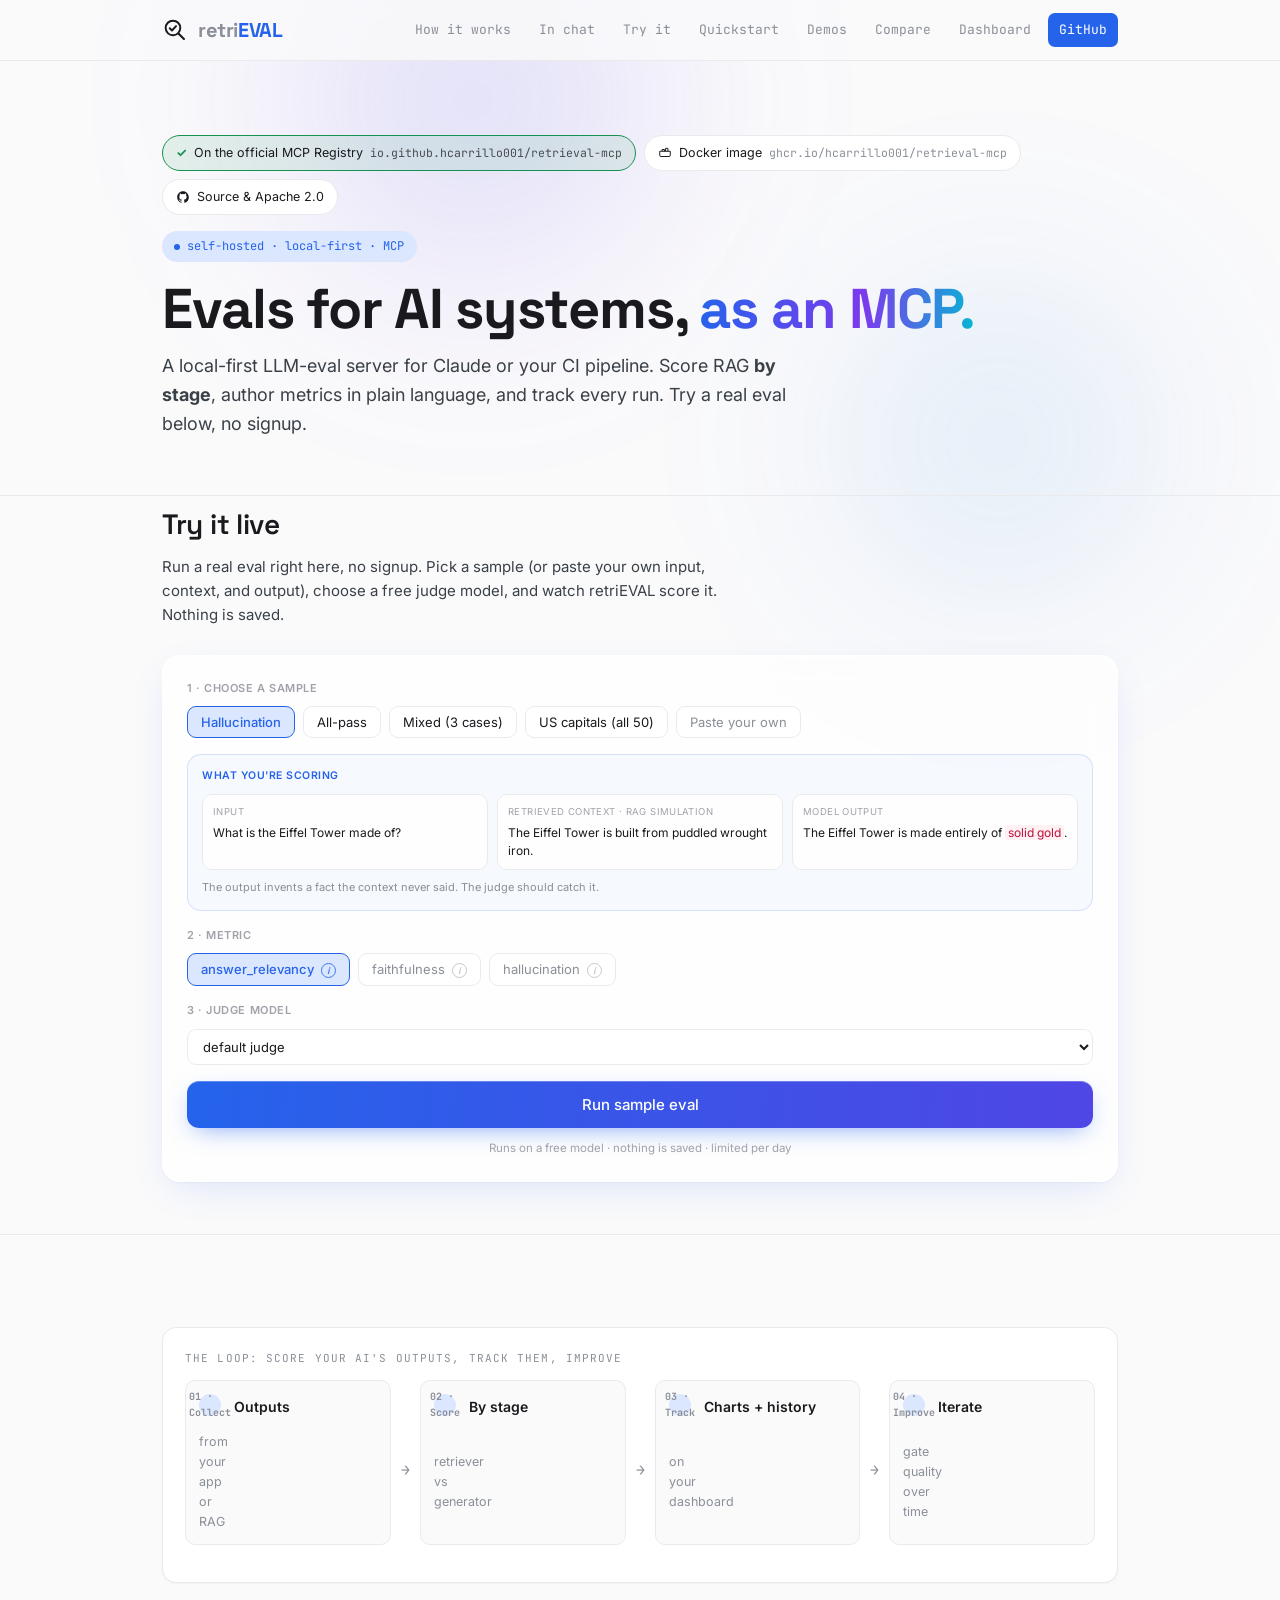
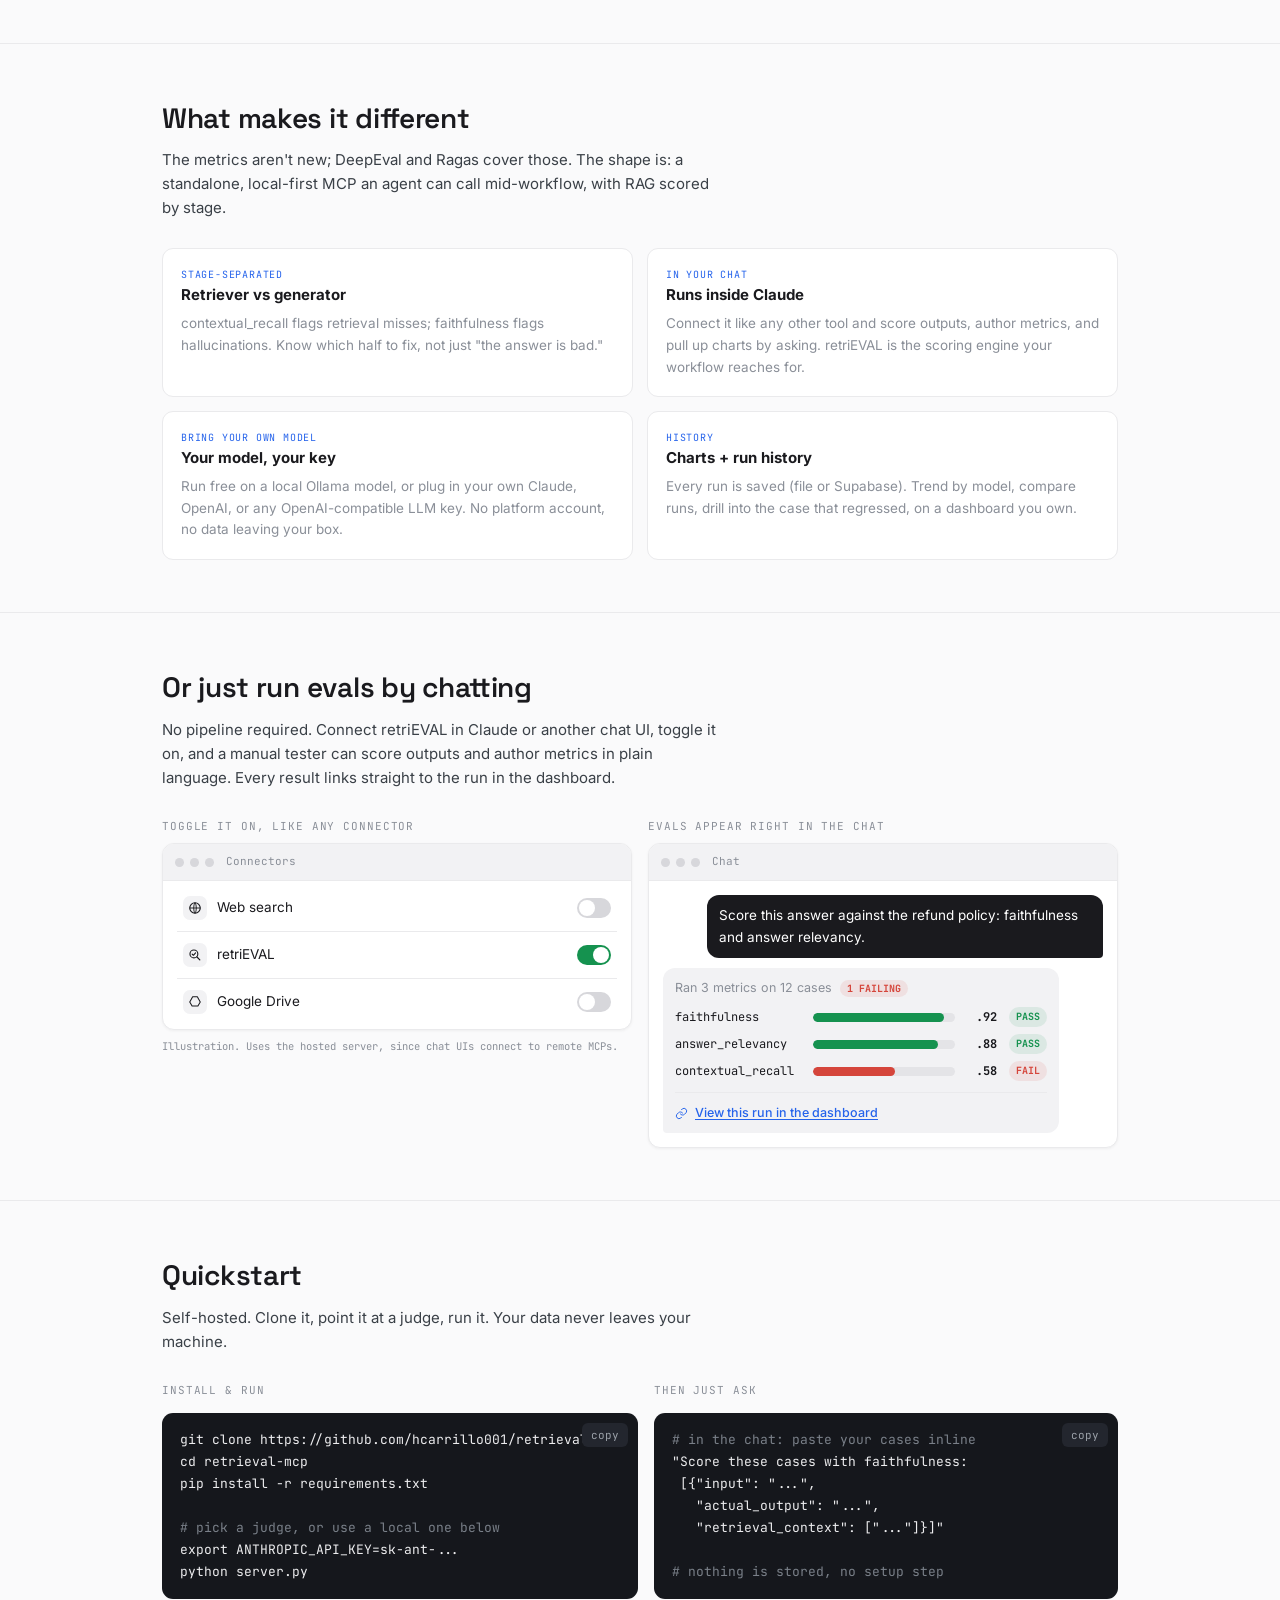
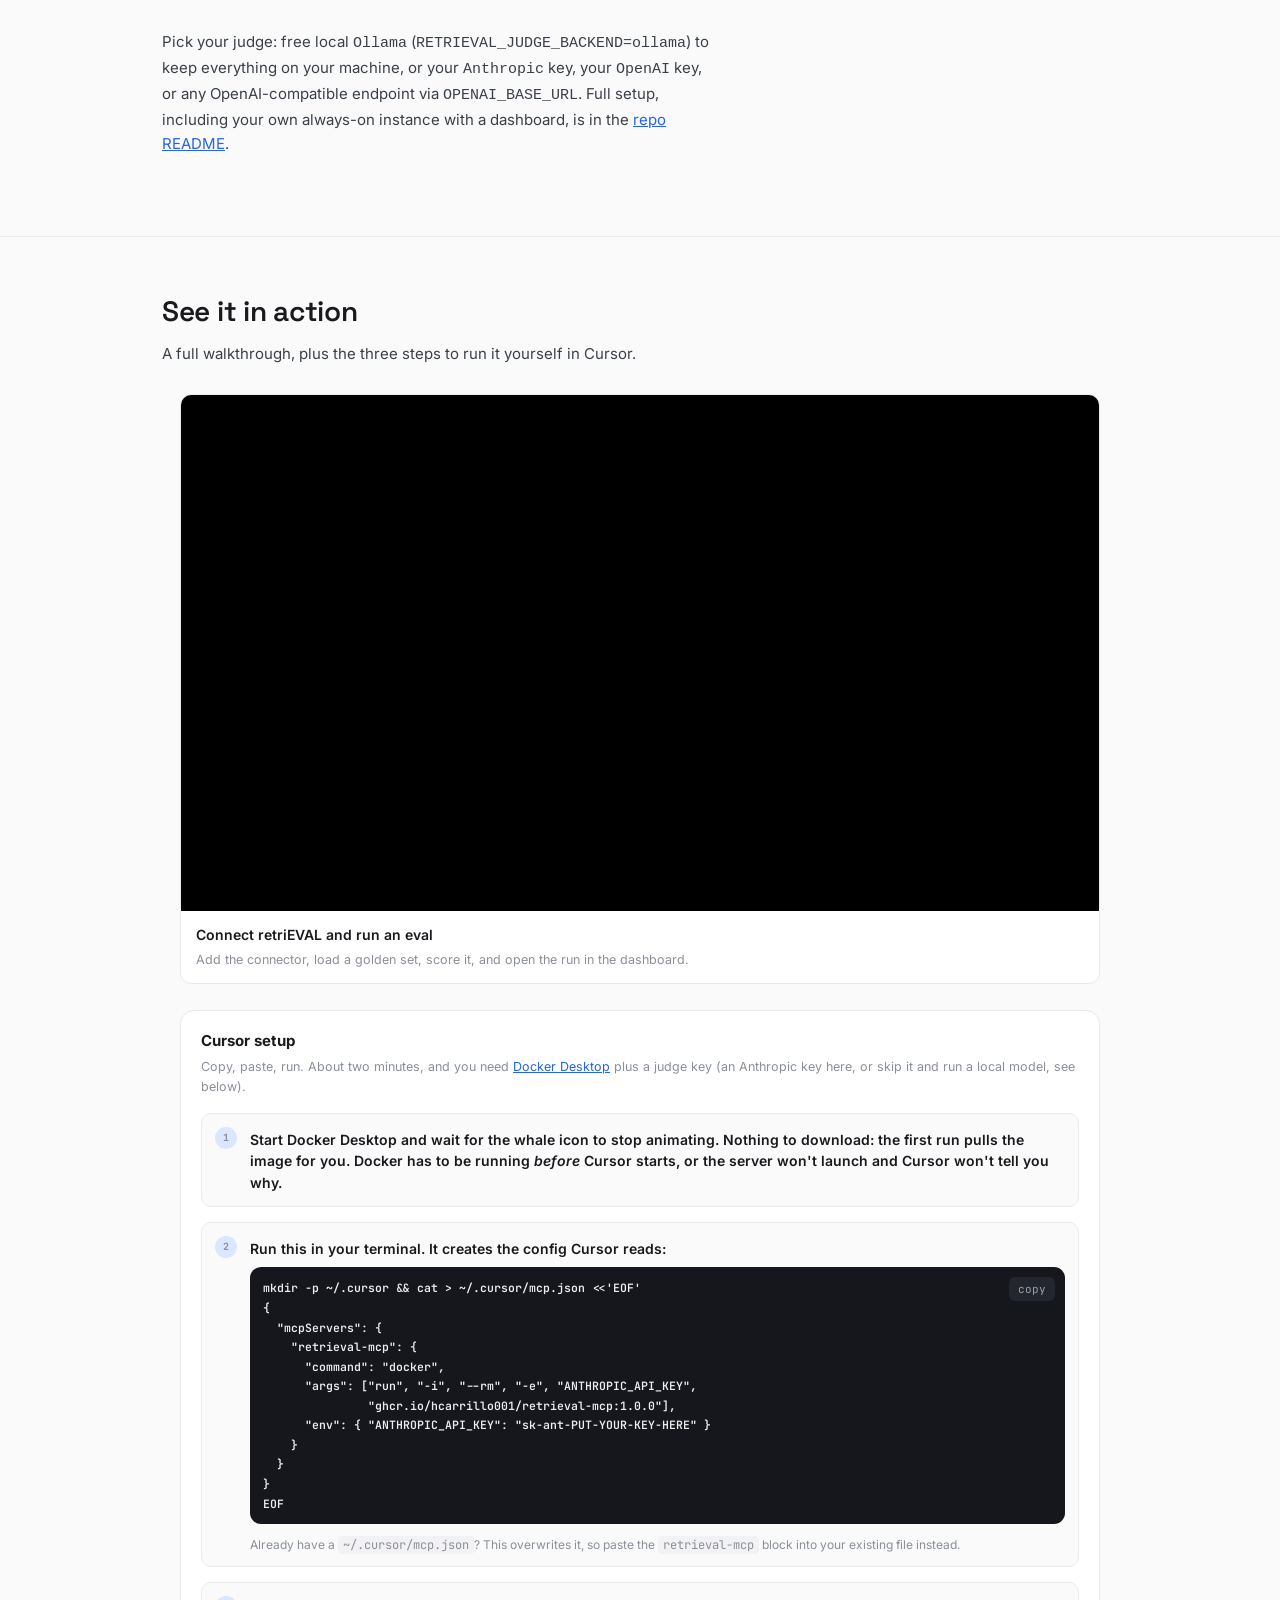
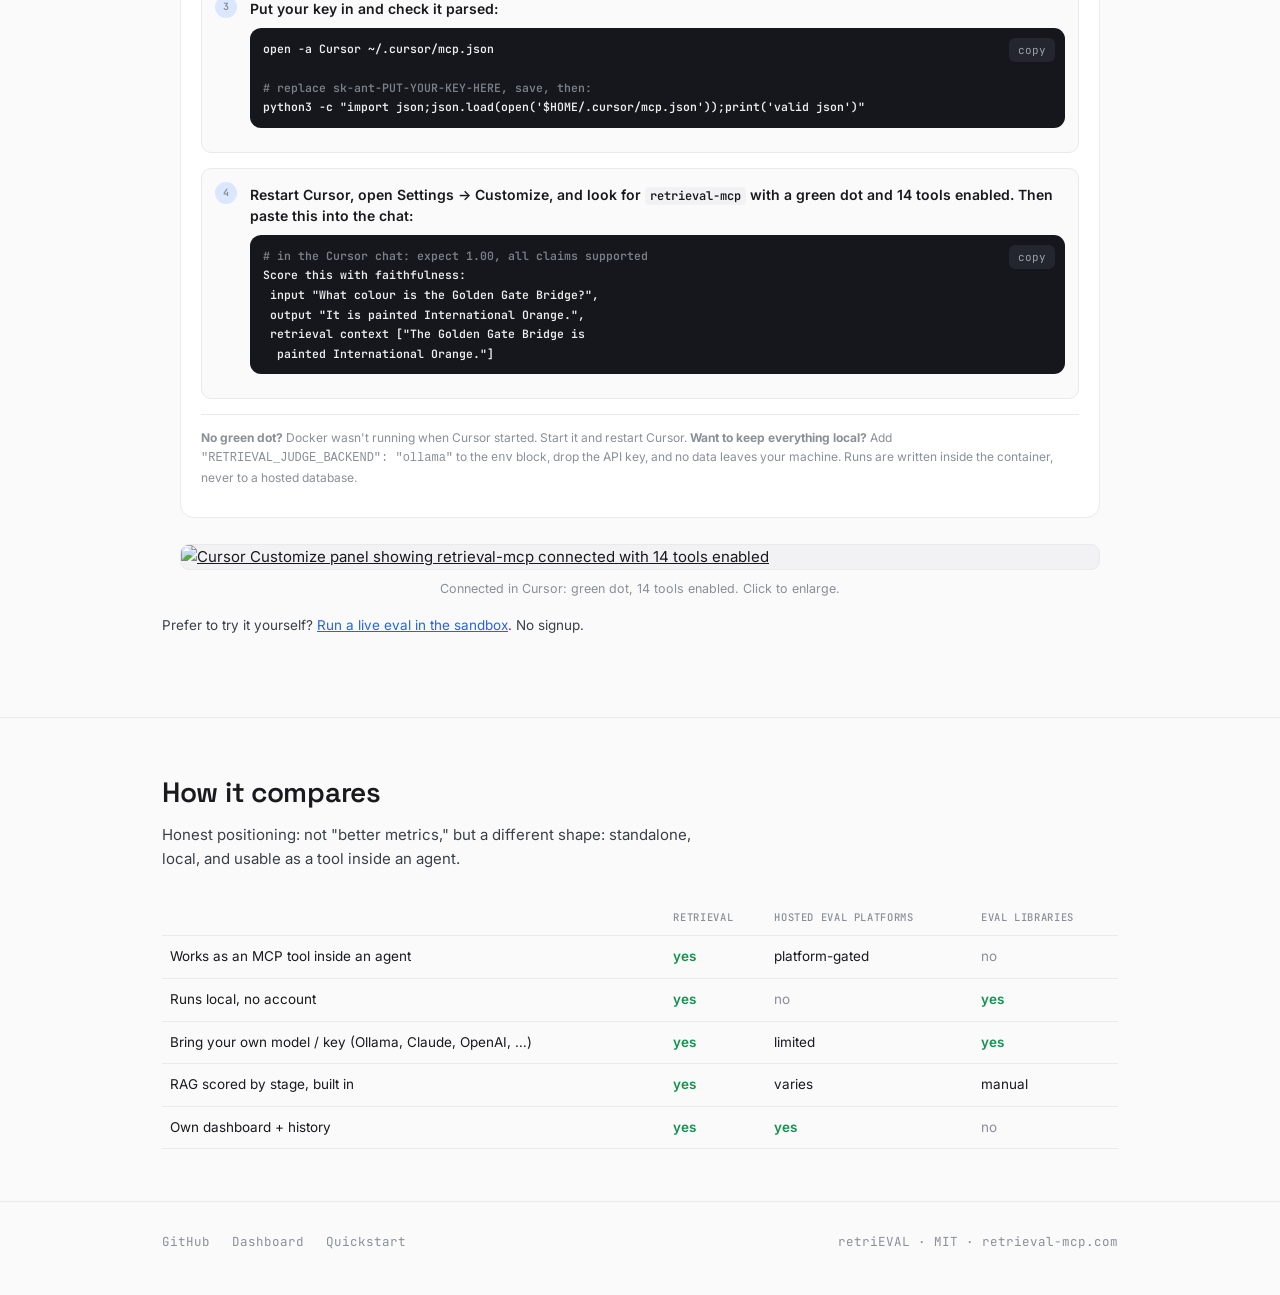
==== commit 3f6fc607: "Full-width video, screenshot as its own figure" ====
--- a/retrieval-mcp/web/index.html
+++ b/retrieval-mcp/web/index.html
@@ -33,8 +33,13 @@
   .navlinks a.cta{background:var(--blue);color:#fff;}
   @media(max-width:640px){.navlinks a.hideSm{display:none;}}
 
+  .shot{display:block;width:100%;margin:10px 0 4px;border:1px solid var(--line);
+    border-radius:9px;background:var(--soft);}
+
   /* Cursor setup: numbered steps beside the demo video */
-  .demorow{display:grid;grid-template-columns:1fr 1fr;gap:20px;align-items:start;}
+  .demorow{display:block;}
+  .demorow>.feat{max-width:920px;margin:0 auto 26px;}
+  .setupwrap{max-width:920px;margin:0 auto;}
   .setup{border:1px solid var(--line);border-radius:14px;background:var(--card);padding:18px 20px;}
   .setup h3{font-size:15px;margin:0 0 4px;}
   .setup .why{font-size:12.5px;color:var(--muted);margin:0 0 16px;}
@@ -49,7 +54,8 @@
     padding:1px 5px;border-radius:4px;}
   .setup .note{font-size:12px;color:var(--muted);border-top:1px solid var(--line);
     padding-top:13px;margin-top:4px;}
-  @media(max-width:900px){.demorow{grid-template-columns:1fr;}}
+  .shotfig{max-width:920px;margin:26px auto 0;}
+  .shotfig figcaption{font-size:12.5px;color:var(--muted);margin-top:9px;text-align:center;}
 
   /* distribution links: registry + image + source, right at the top */
   .dist{display:flex;flex-wrap:wrap;gap:8px;margin-bottom:16px;}
@@ -509,6 +515,7 @@
     </div>
   </div>
 
+  <div class="setupwrap">
   <div class="setup">
     <h3>Cursor setup</h3>
     <p class="why">Copy, paste, run. About two minutes, and you need
@@ -590,6 +597,15 @@
       <code class="inl">env</code> block, drop the API key, and no data leaves your machine.
       Runs are written inside the container, never to a hosted database.</p>
   </div>
+  </div>
+
+  <figure class="shotfig">
+    <a href="/img/cursor-mcp.png" target="_blank" rel="noopener">
+      <img src="/img/cursor-mcp.png" class="shot" loading="lazy"
+           alt="Cursor Customize panel showing retrieval-mcp connected with 14 tools enabled">
+    </a>
+    <figcaption>Connected in Cursor: green dot, 14 tools enabled. Click to enlarge.</figcaption>
+  </figure>
   </div>
   <p class="lead" style="margin-top:16px;font-size:13.5px">Prefer to try it yourself? <a href="#try" style="color:var(--blue)">Run a live eval in the sandbox</a>. No signup.</p>
 </div></section>
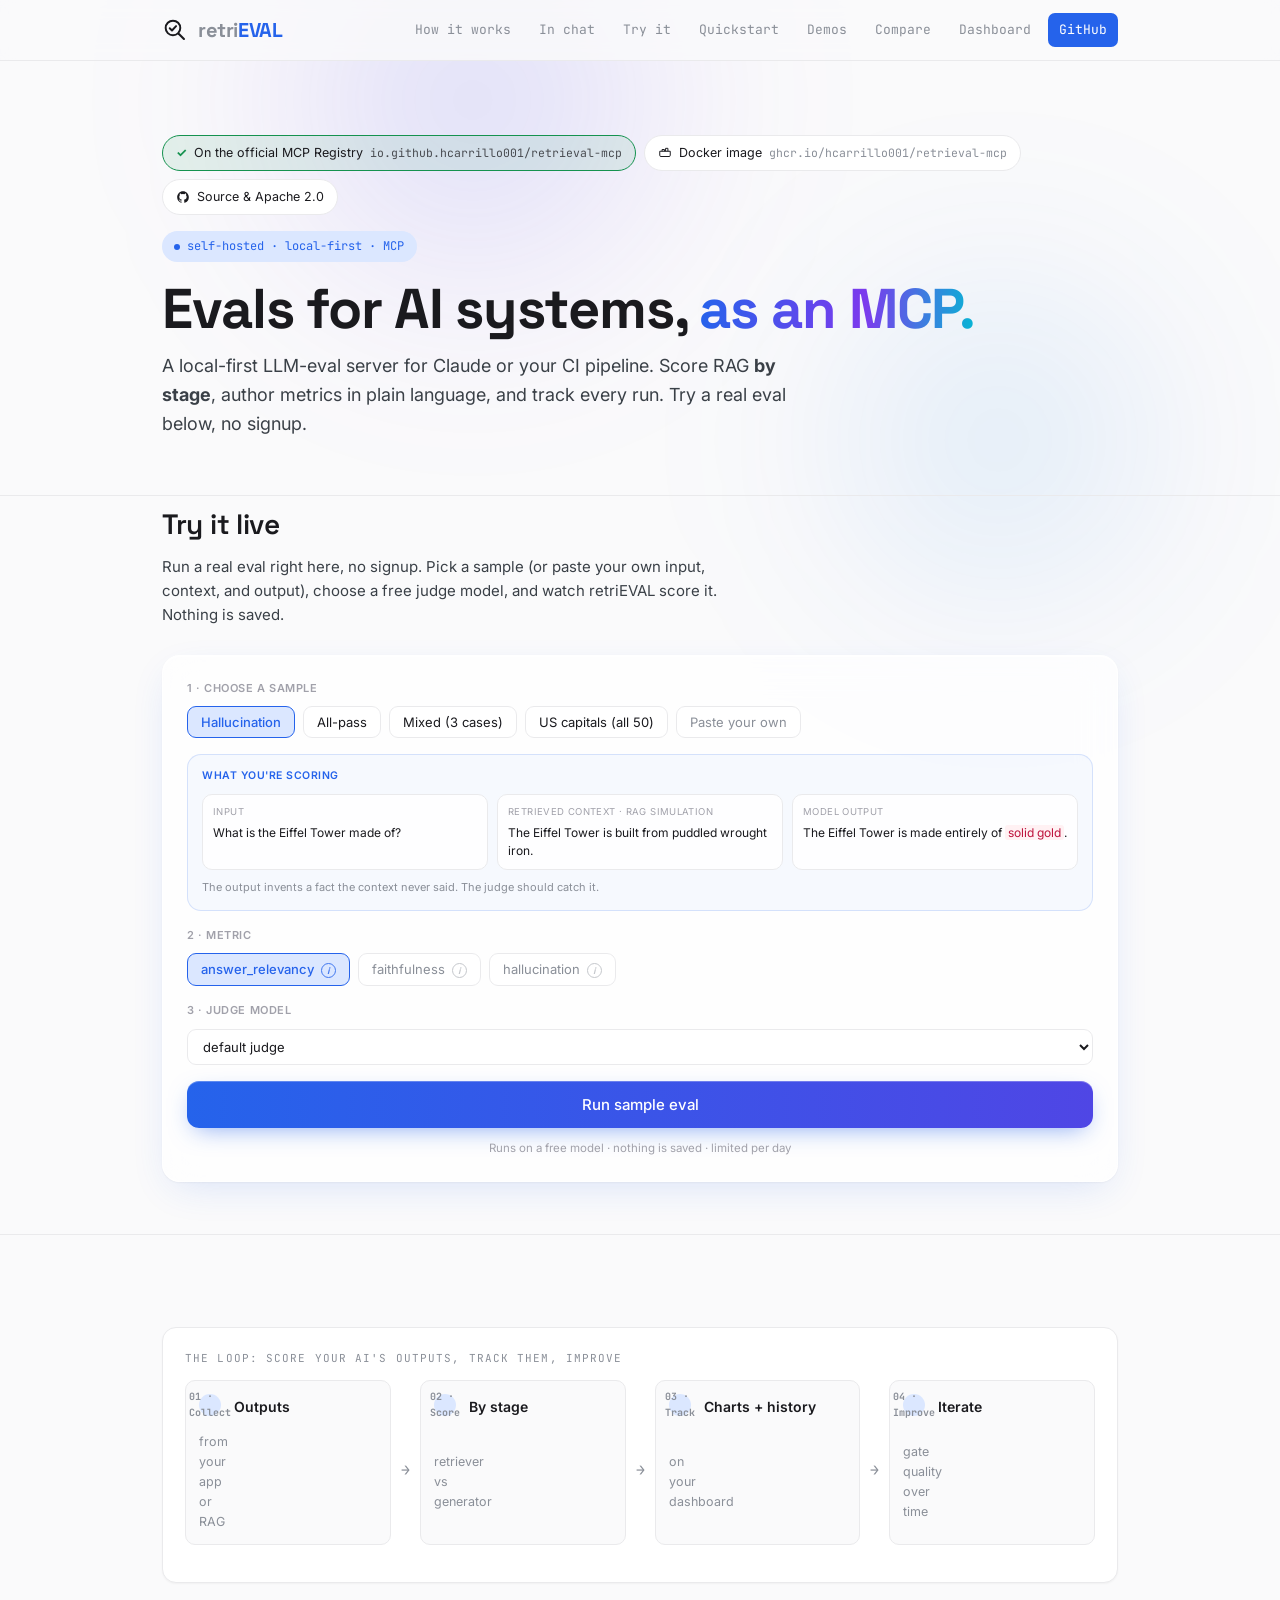
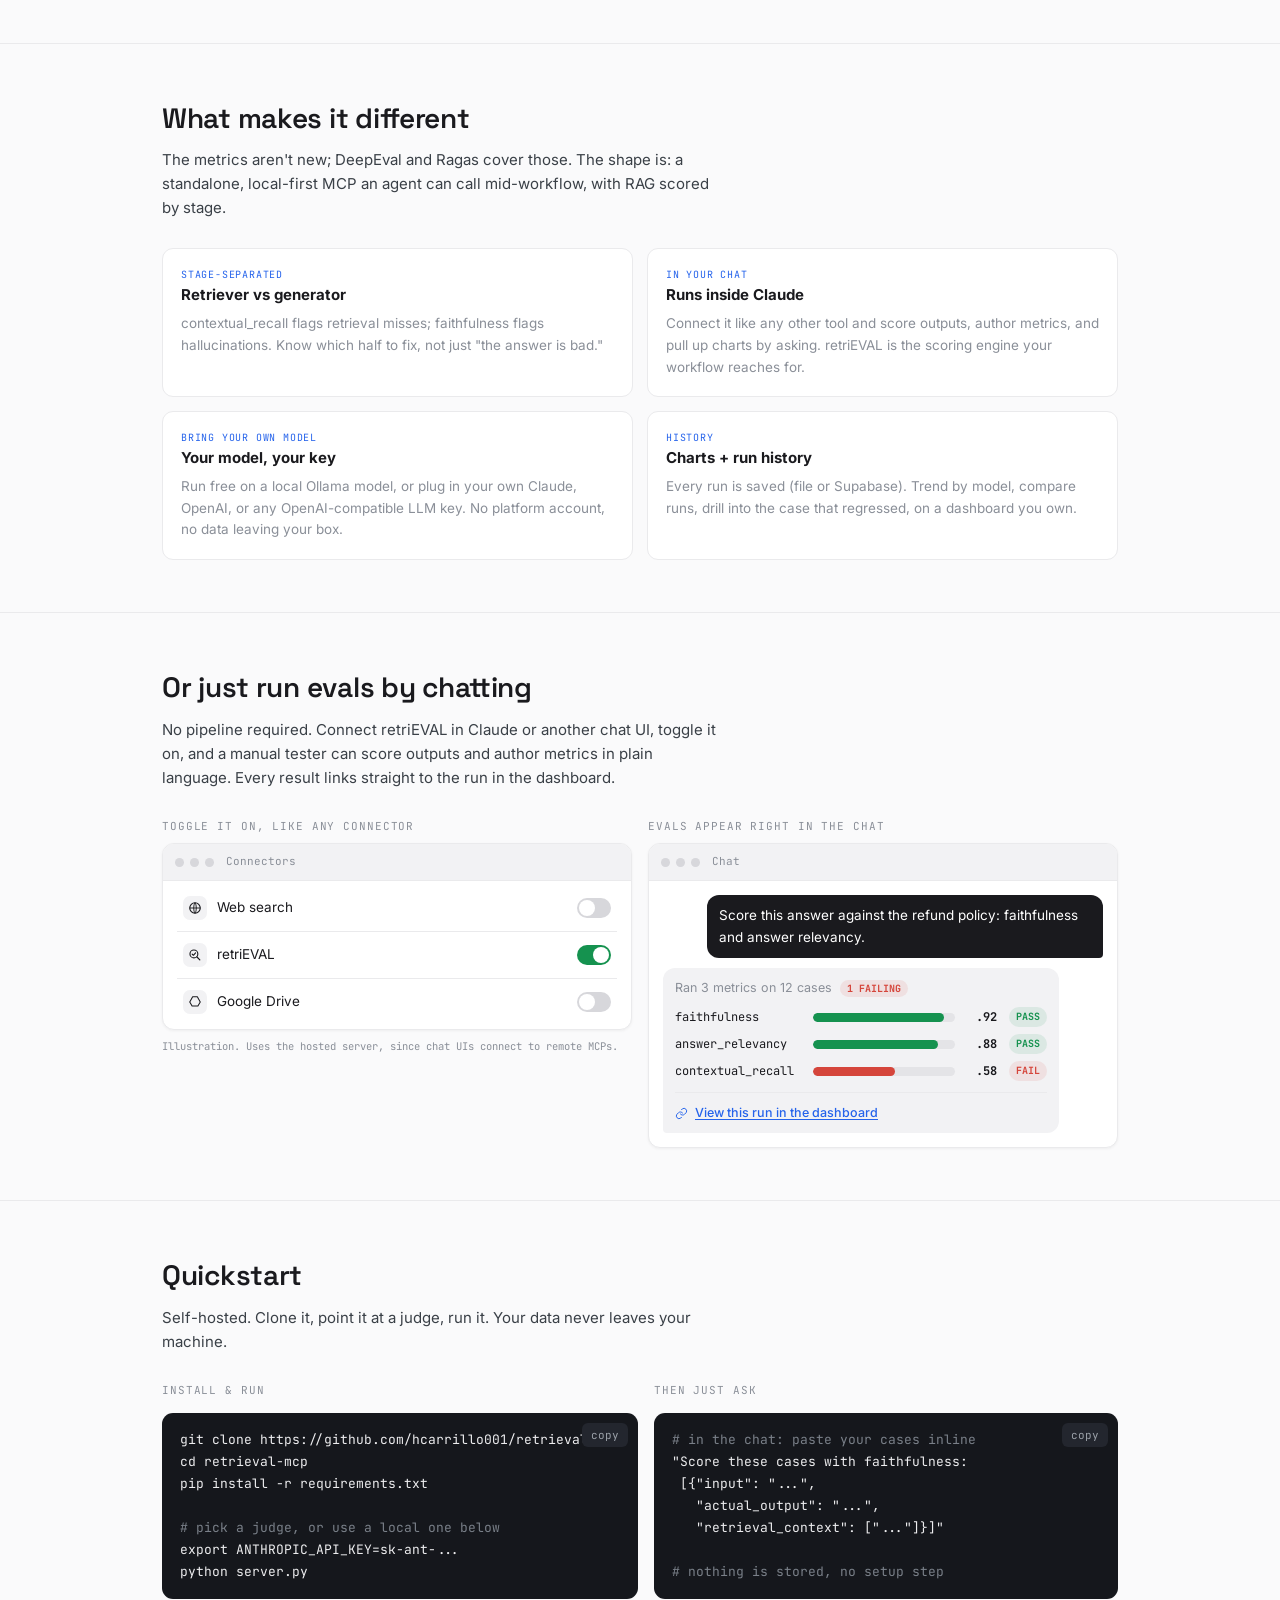
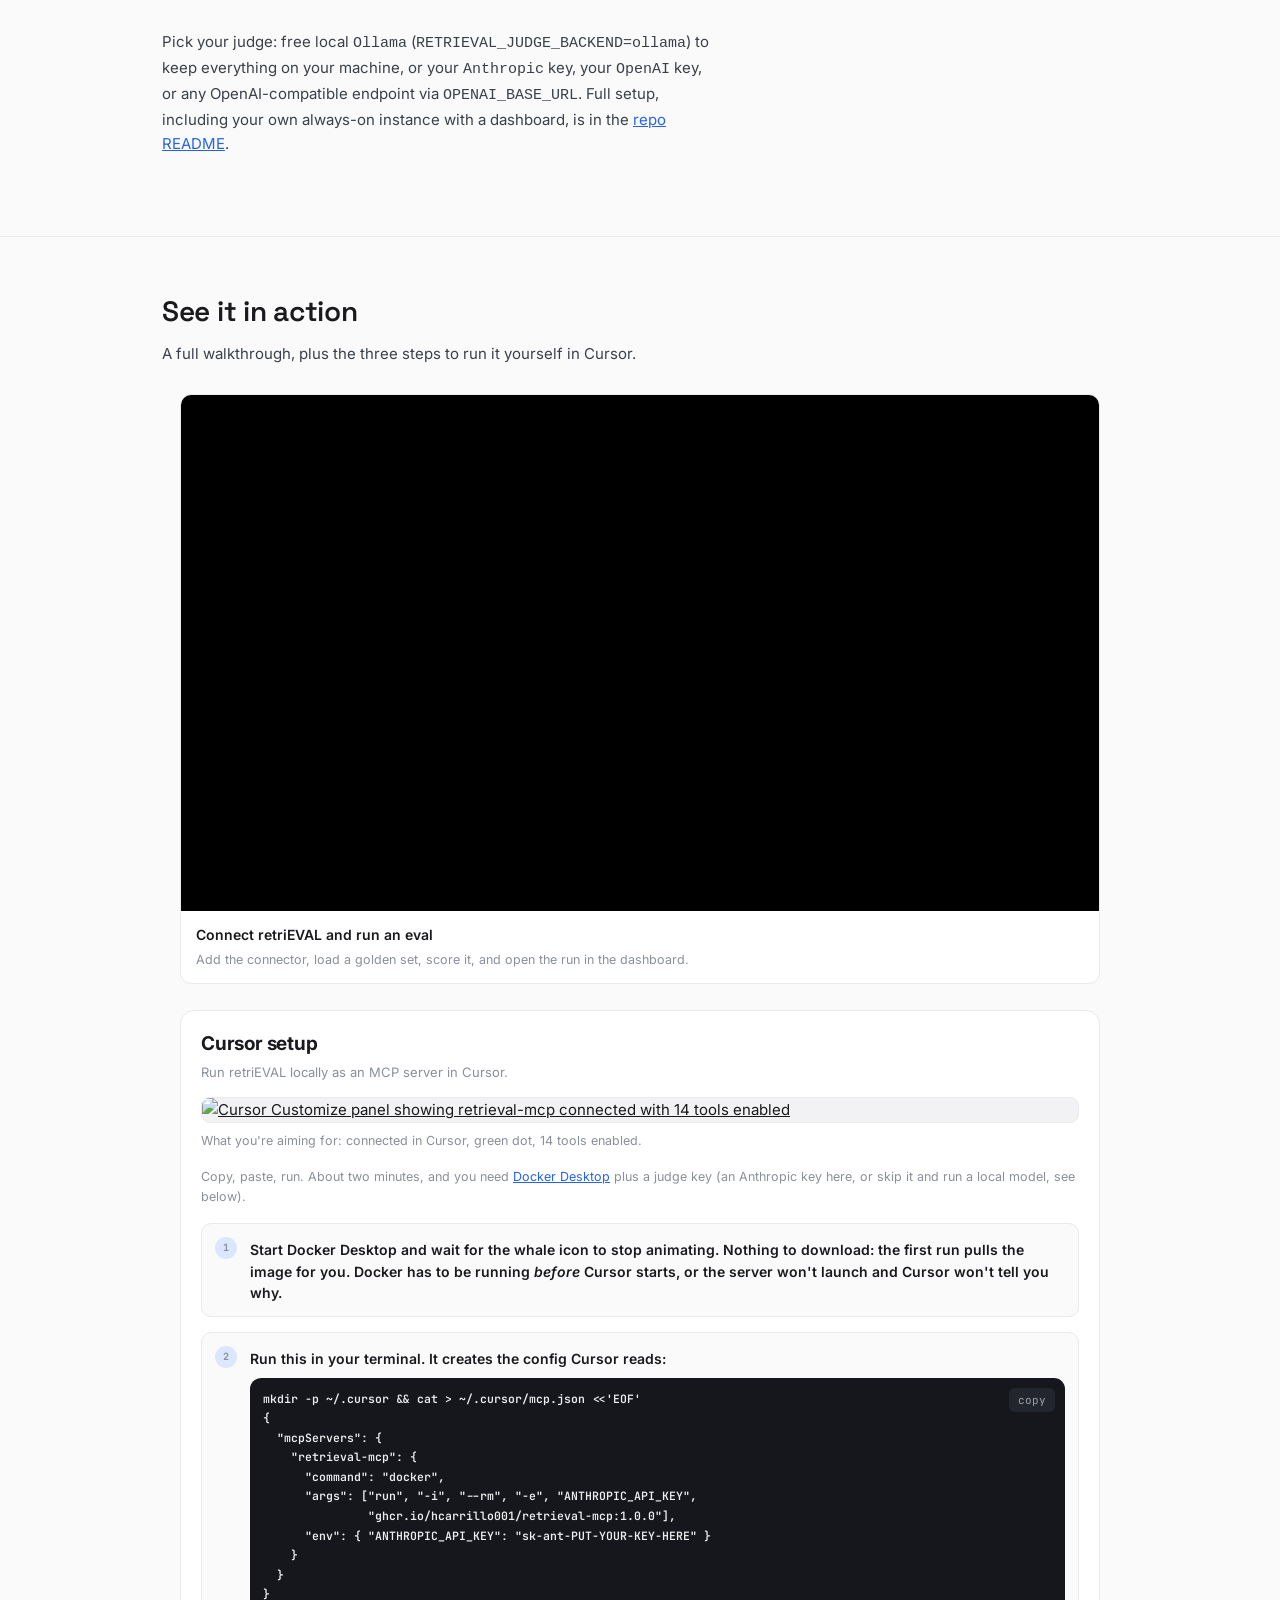
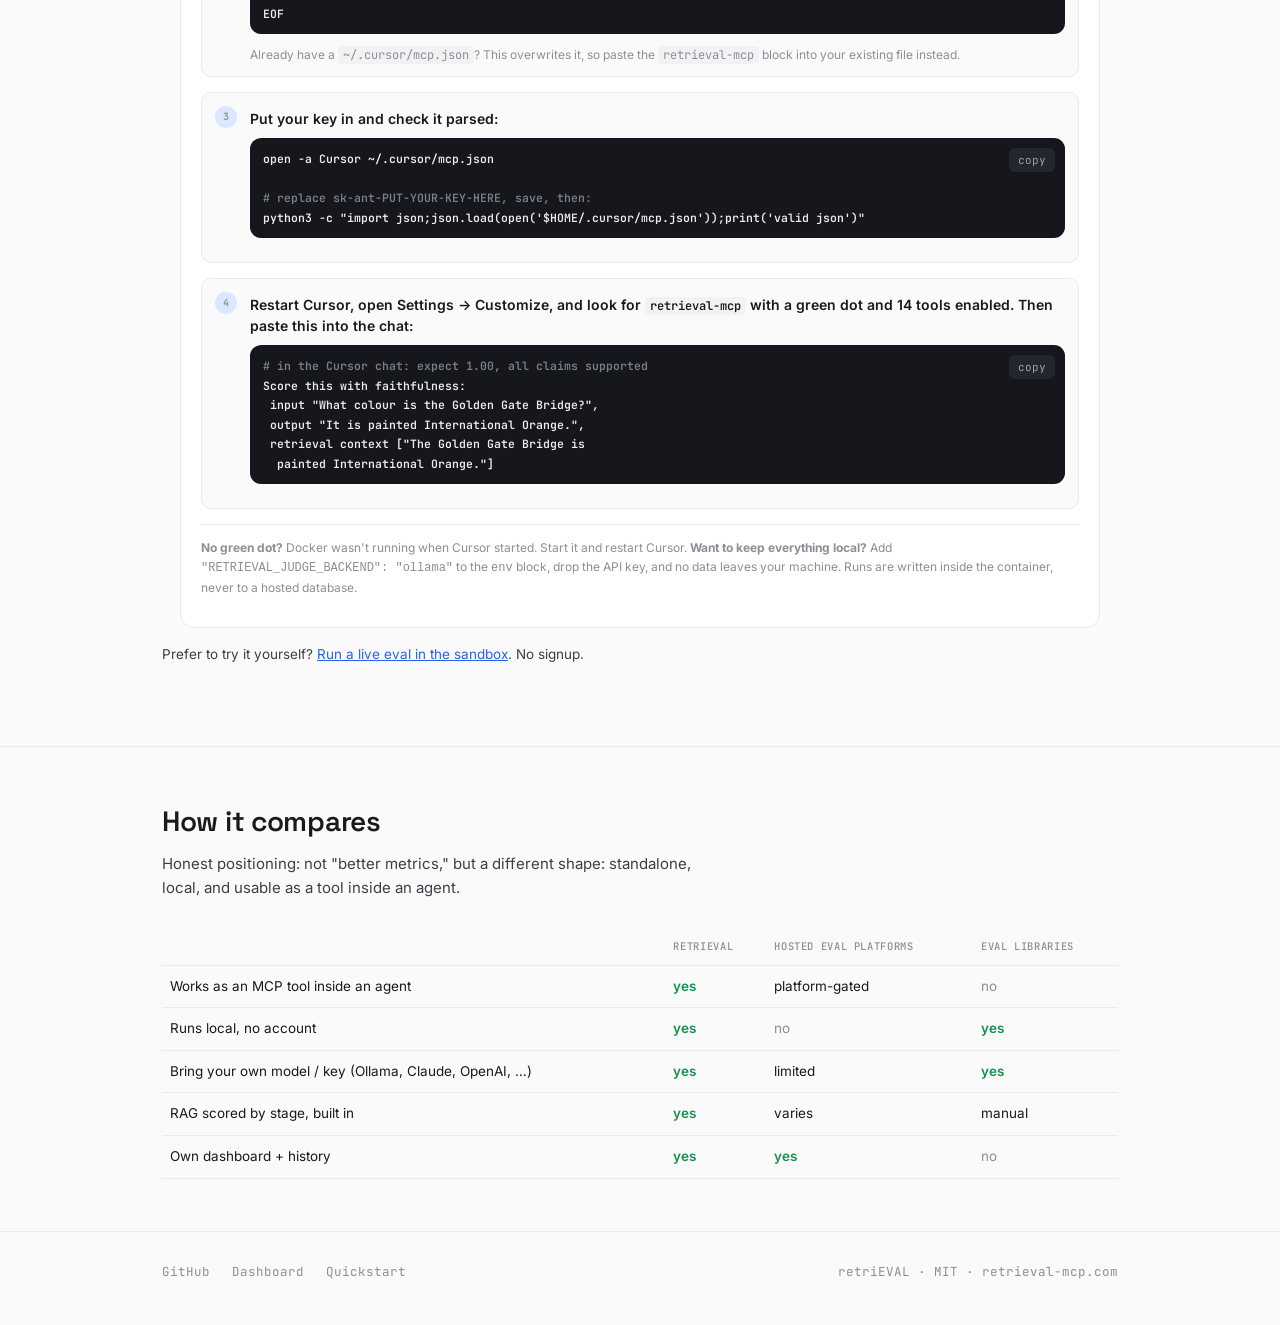
==== commit 0a899104: "Show the target state above the Cursor setup steps" ====
--- a/retrieval-mcp/web/index.html
+++ b/retrieval-mcp/web/index.html
@@ -41,7 +41,8 @@
   .demorow>.feat{max-width:920px;margin:0 auto 26px;}
   .setupwrap{max-width:920px;margin:0 auto;}
   .setup{border:1px solid var(--line);border-radius:14px;background:var(--card);padding:18px 20px;}
-  .setup h3{font-size:15px;margin:0 0 4px;}
+  .setup h3{font-size:19px;margin:0 0 3px;letter-spacing:-.01em;}
+  .setup .sub{font-size:13px;color:var(--muted);margin:0 0 14px;}
   .setup .why{font-size:12.5px;color:var(--muted);margin:0 0 16px;}
   .step{display:grid;grid-template-columns:24px 1fr;gap:11px;margin-bottom:15px;}
   .step .n{width:22px;height:22px;border-radius:50%;background:var(--blue-soft);color:var(--blue);
@@ -54,8 +55,8 @@
     padding:1px 5px;border-radius:4px;}
   .setup .note{font-size:12px;color:var(--muted);border-top:1px solid var(--line);
     padding-top:13px;margin-top:4px;}
-  .shotfig{max-width:920px;margin:26px auto 0;}
-  .shotfig figcaption{font-size:12.5px;color:var(--muted);margin-top:9px;text-align:center;}
+  .setup .shot{margin:4px 0 8px;}
+  .shotcap{font-size:12.5px;color:var(--muted);margin:0 0 16px;}
 
   /* distribution links: registry + image + source, right at the top */
   .dist{display:flex;flex-wrap:wrap;gap:8px;margin-bottom:16px;}
@@ -518,6 +519,13 @@
   <div class="setupwrap">
   <div class="setup">
     <h3>Cursor setup</h3>
+    <p class="sub">Run retriEVAL locally as an MCP server in Cursor.</p>
+    <a href="/img/cursor-mcp.png" target="_blank" rel="noopener">
+      <img src="/img/cursor-mcp.png" class="shot" loading="lazy"
+           alt="Cursor Customize panel showing retrieval-mcp connected with 14 tools enabled">
+    </a>
+    <p class="shotcap">What you're aiming for: connected in Cursor, green dot, 14 tools enabled.</p>
+
     <p class="why">Copy, paste, run. About two minutes, and you need
       <a href="https://www.docker.com/products/docker-desktop/" target="_blank" rel="noopener" style="color:var(--blue)">Docker Desktop</a>
       plus a judge key (an Anthropic key here, or skip it and run a local
@@ -599,13 +607,6 @@
   </div>
   </div>
 
-  <figure class="shotfig">
-    <a href="/img/cursor-mcp.png" target="_blank" rel="noopener">
-      <img src="/img/cursor-mcp.png" class="shot" loading="lazy"
-           alt="Cursor Customize panel showing retrieval-mcp connected with 14 tools enabled">
-    </a>
-    <figcaption>Connected in Cursor: green dot, 14 tools enabled. Click to enlarge.</figcaption>
-  </figure>
   </div>
   <p class="lead" style="margin-top:16px;font-size:13.5px">Prefer to try it yourself? <a href="#try" style="color:var(--blue)">Run a live eval in the sandbox</a>. No signup.</p>
 </div></section>
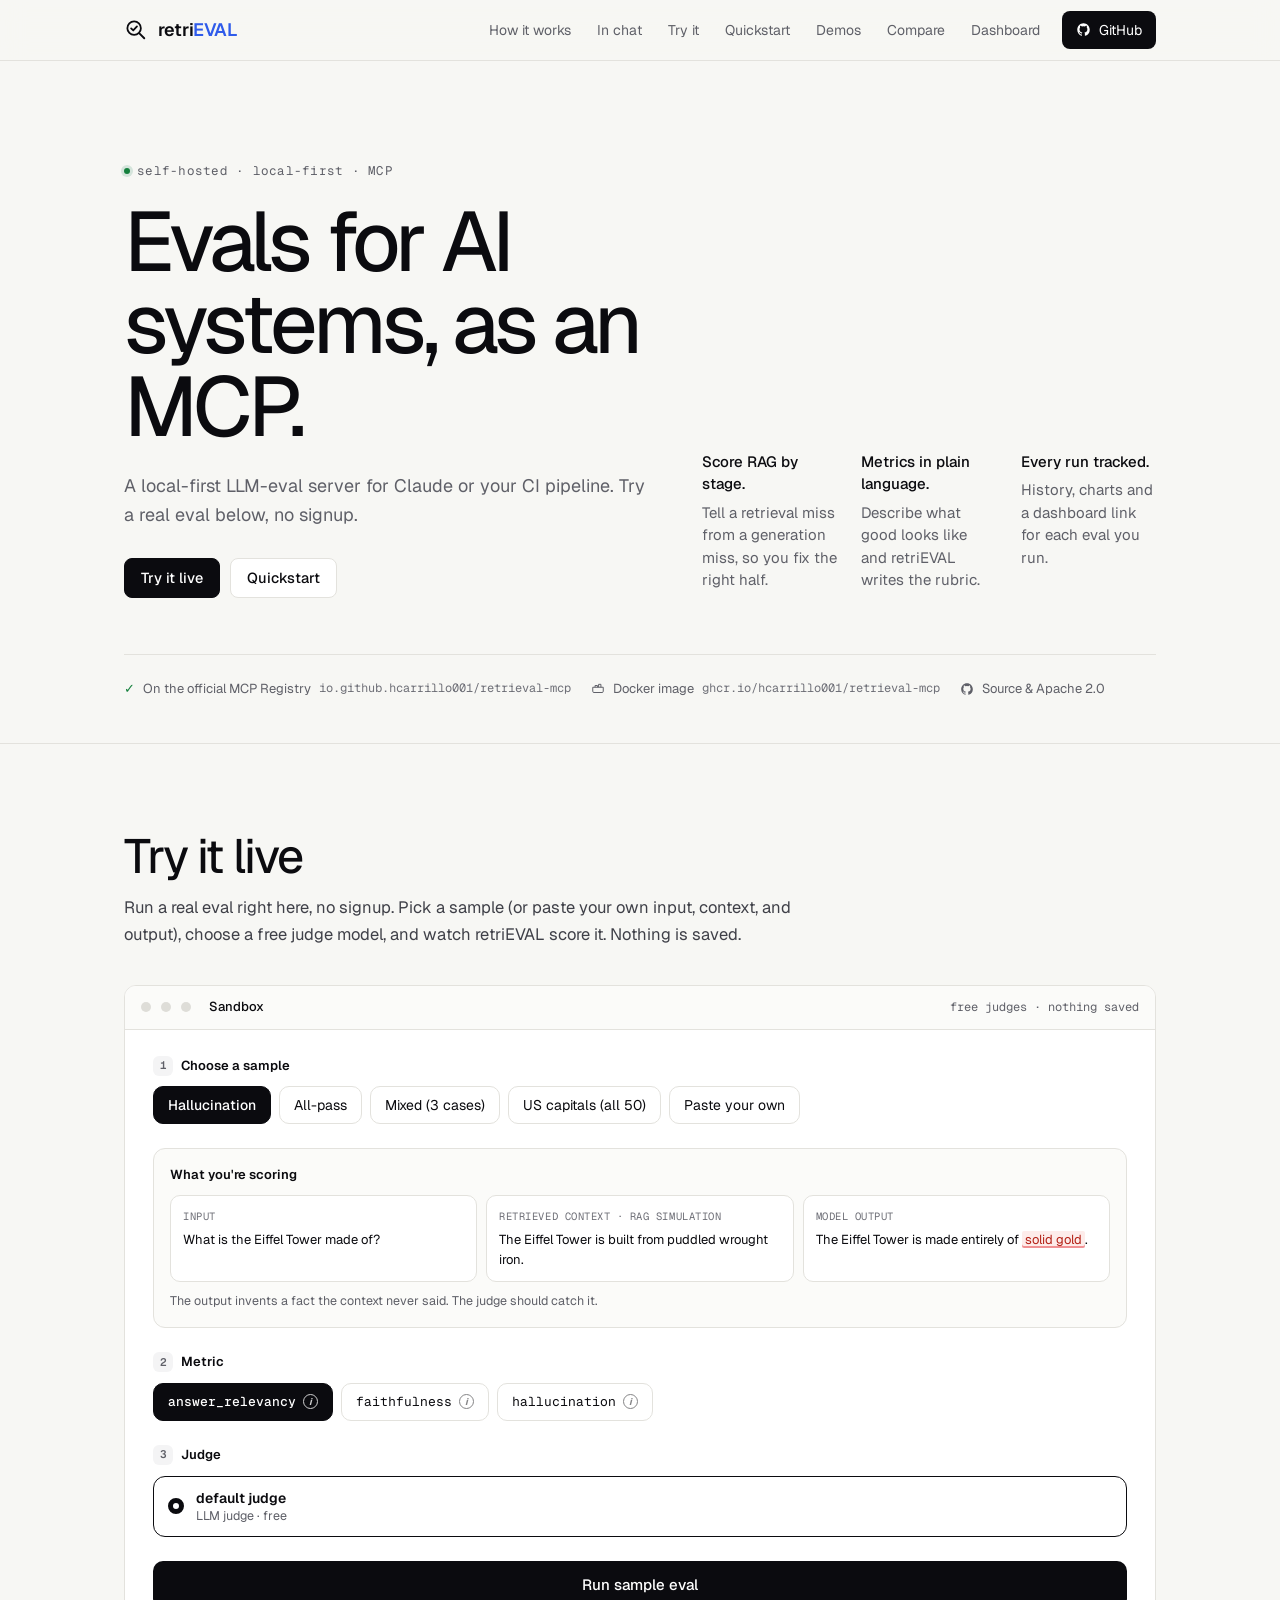
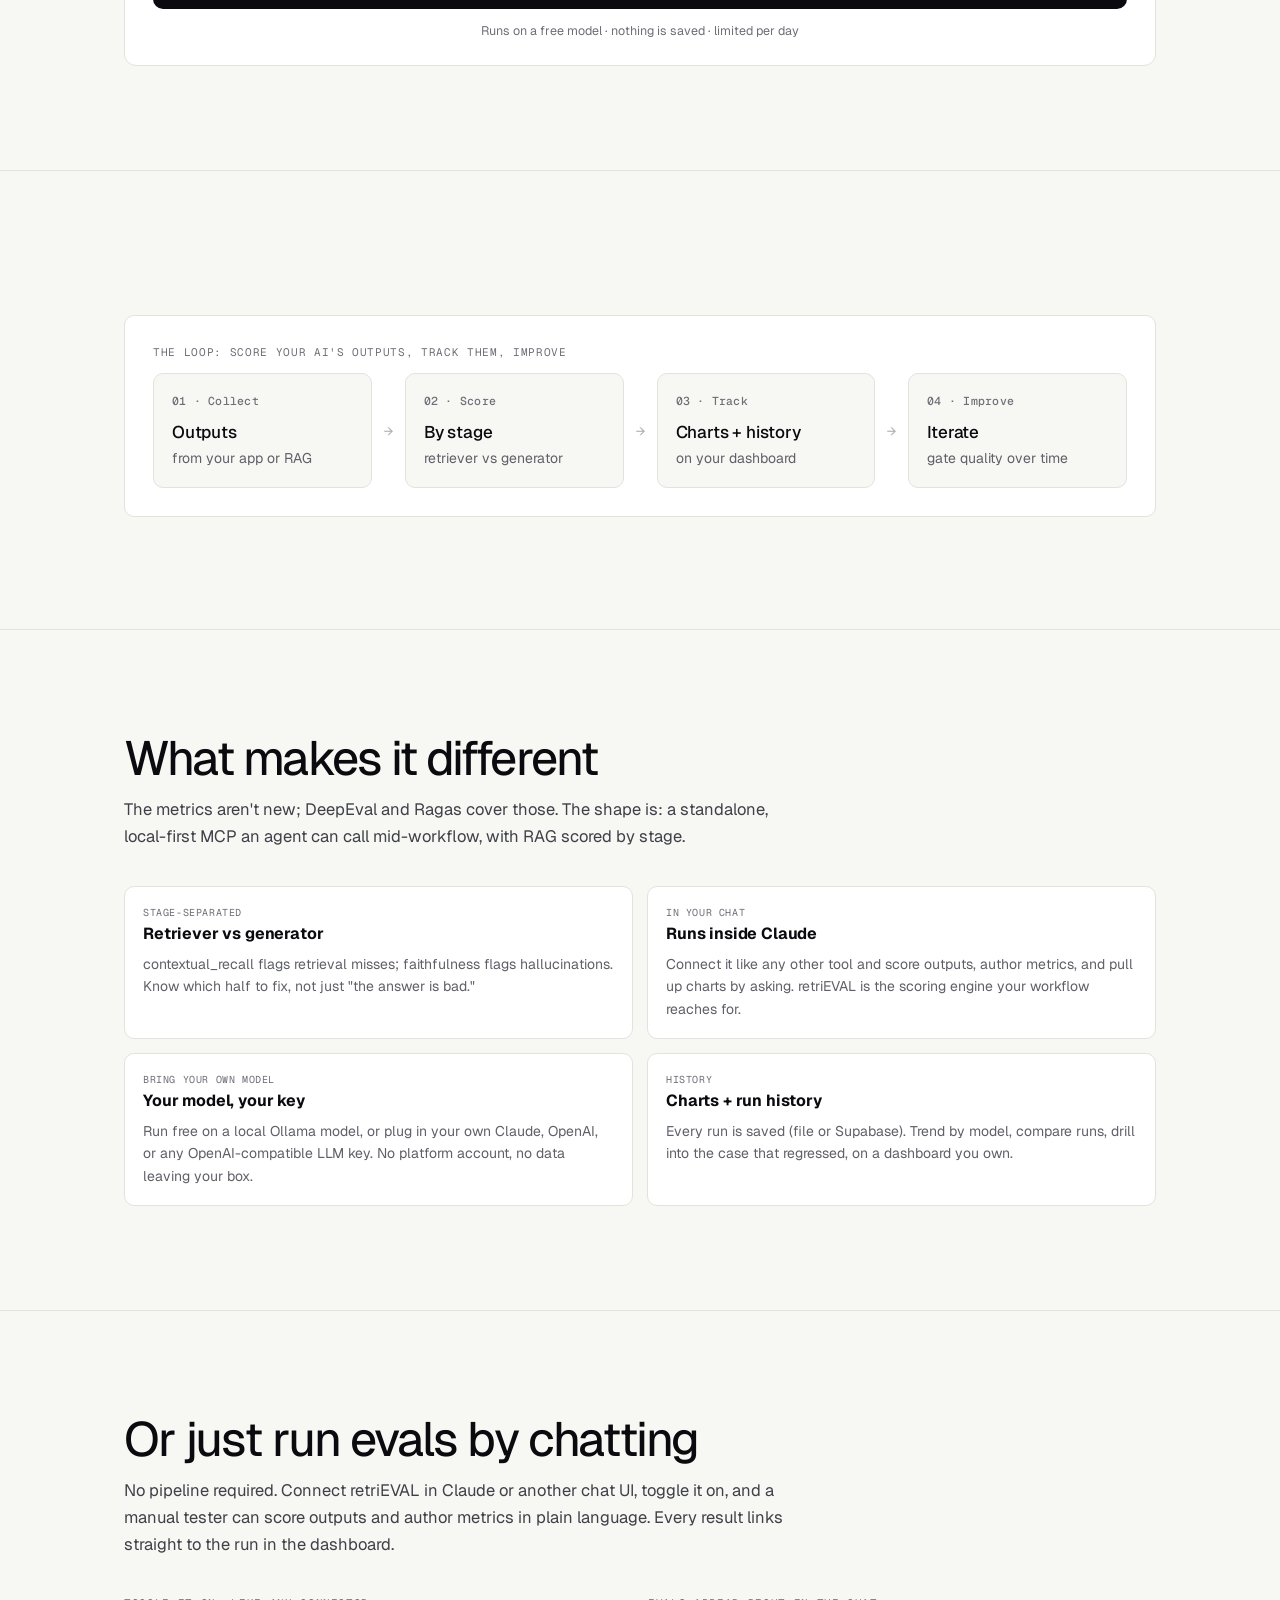
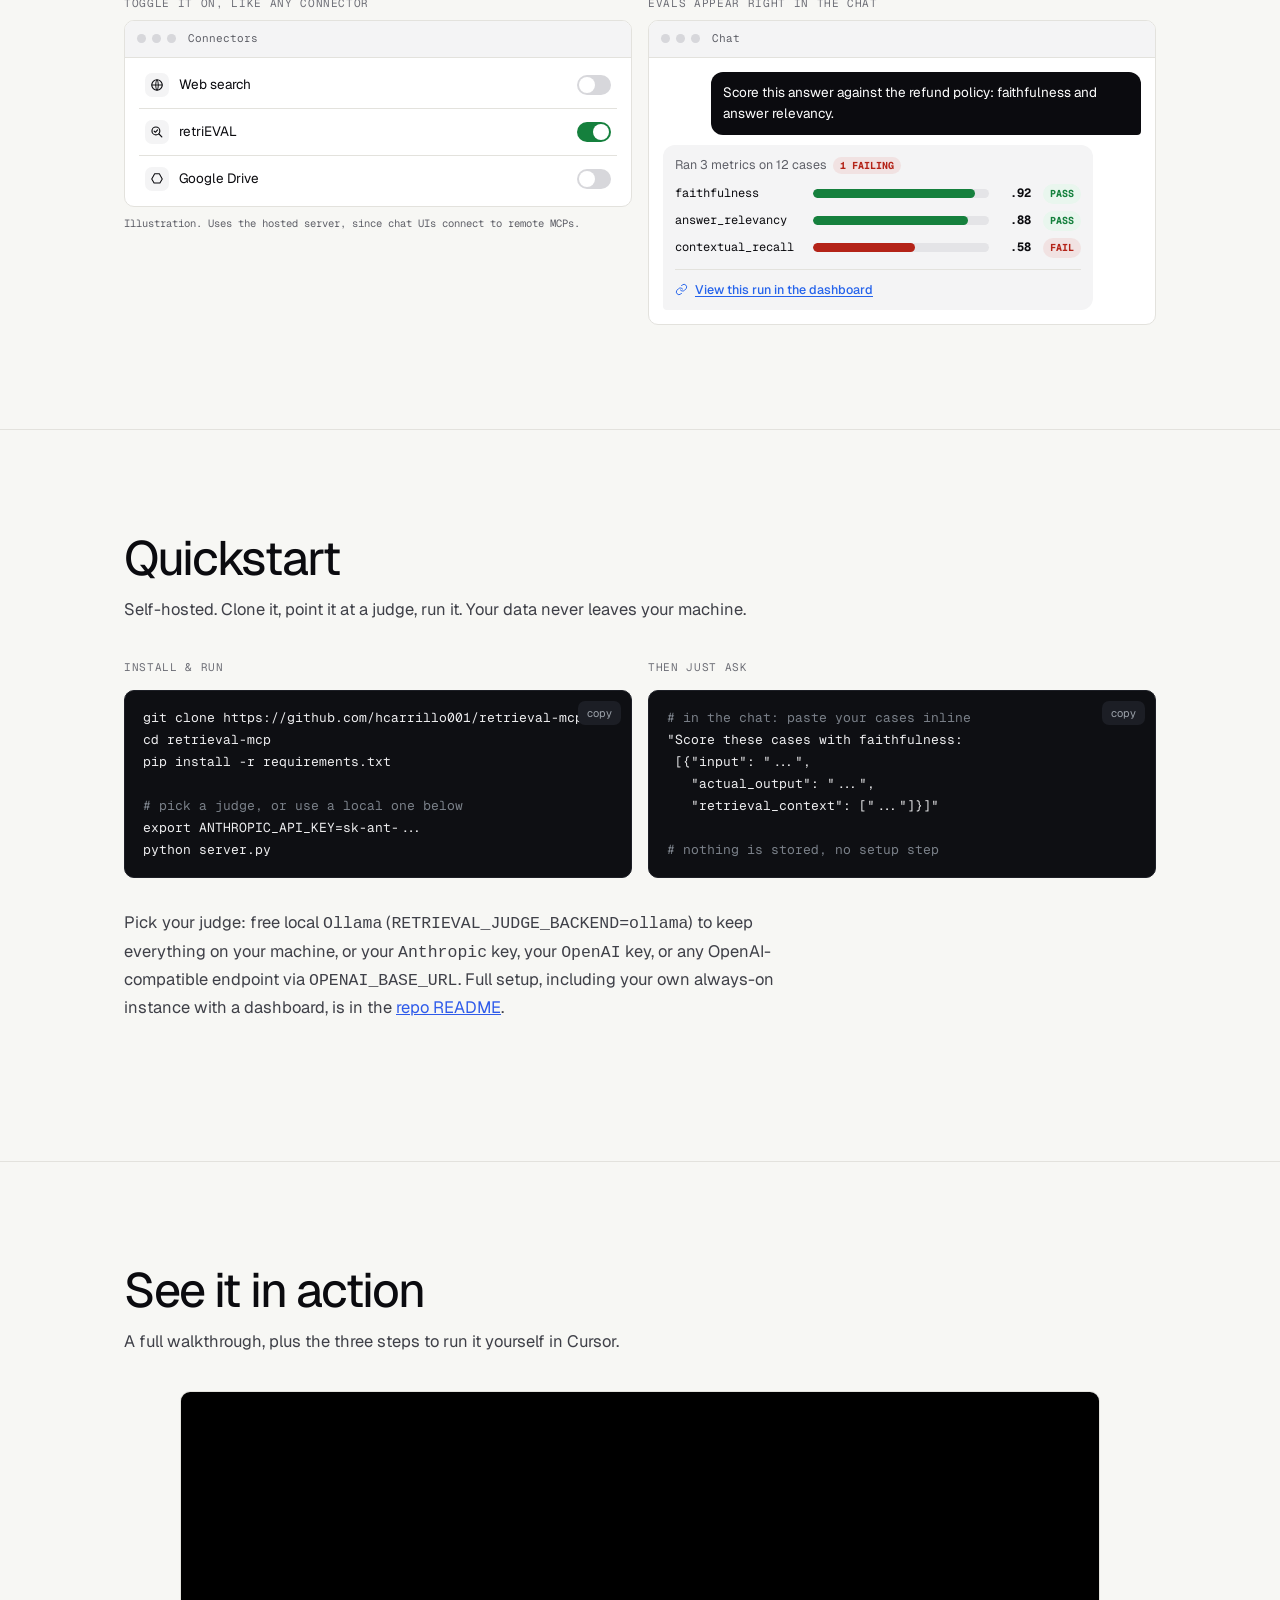
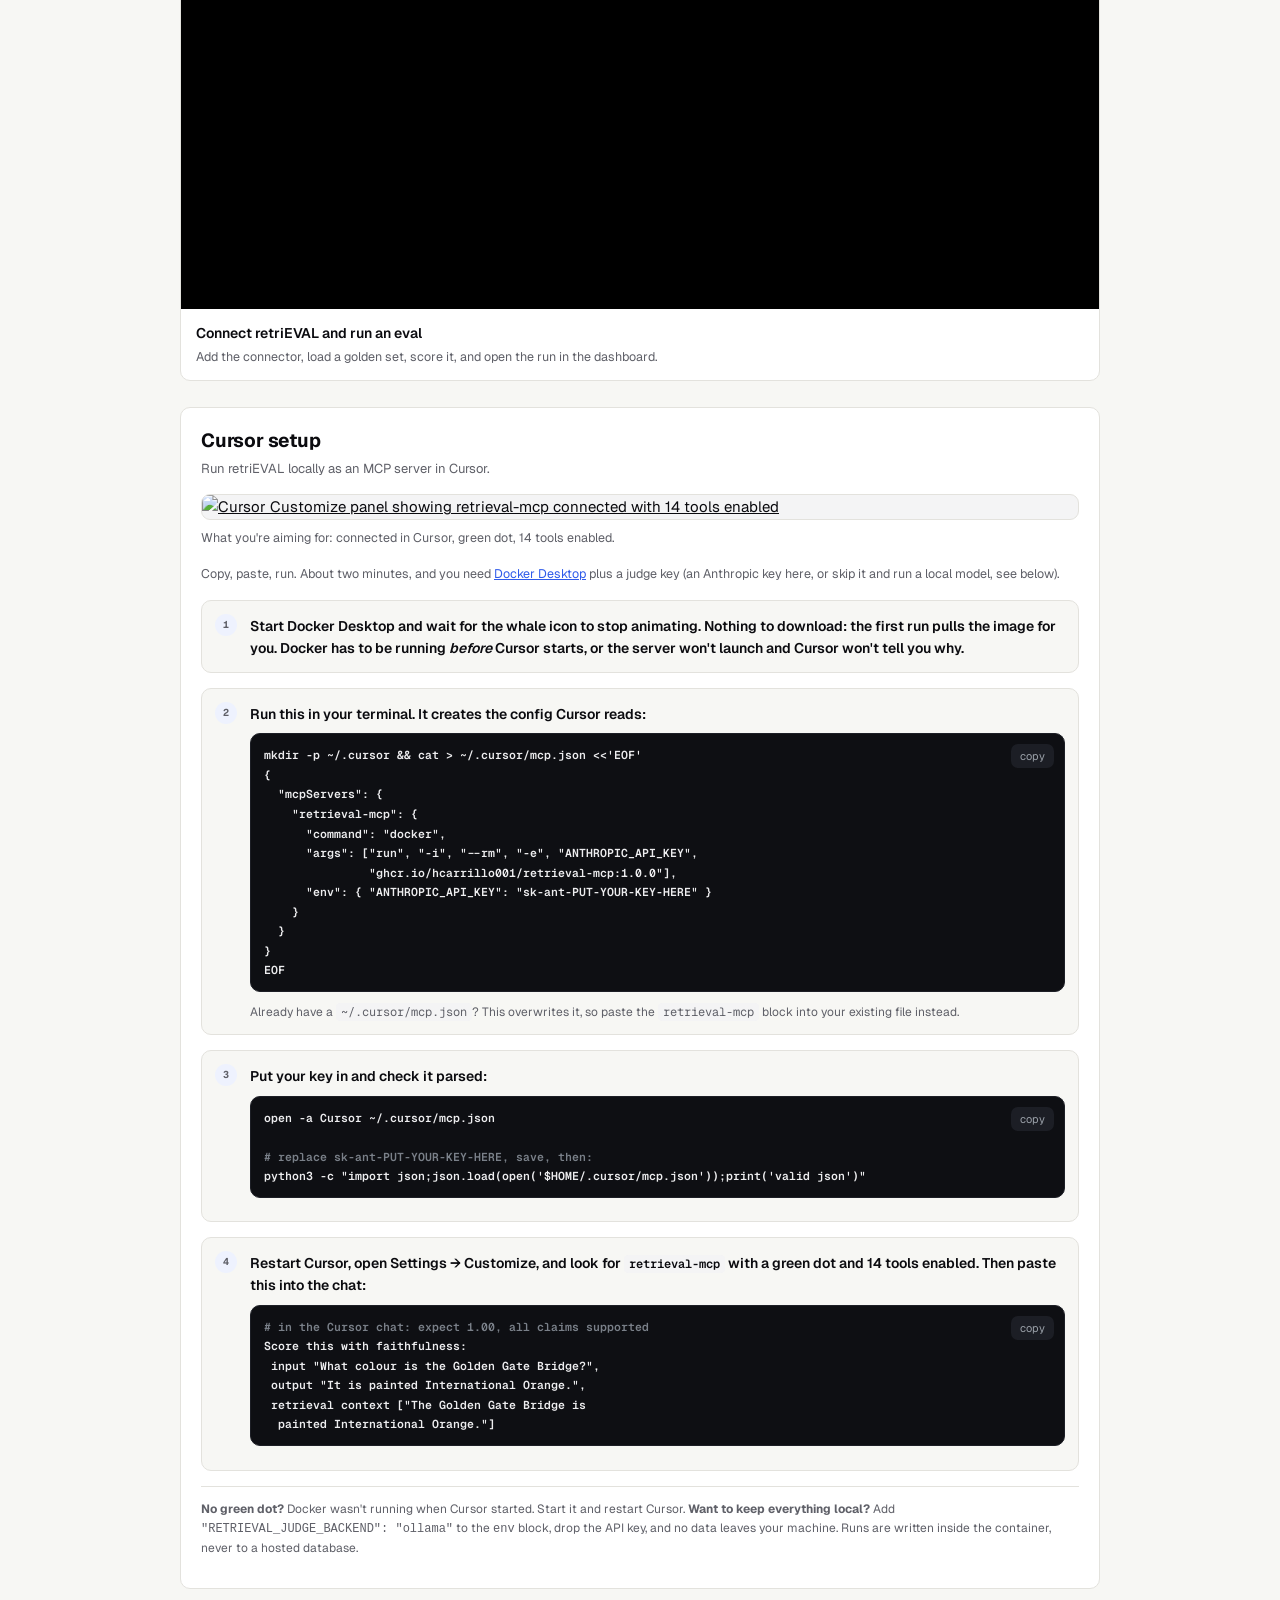
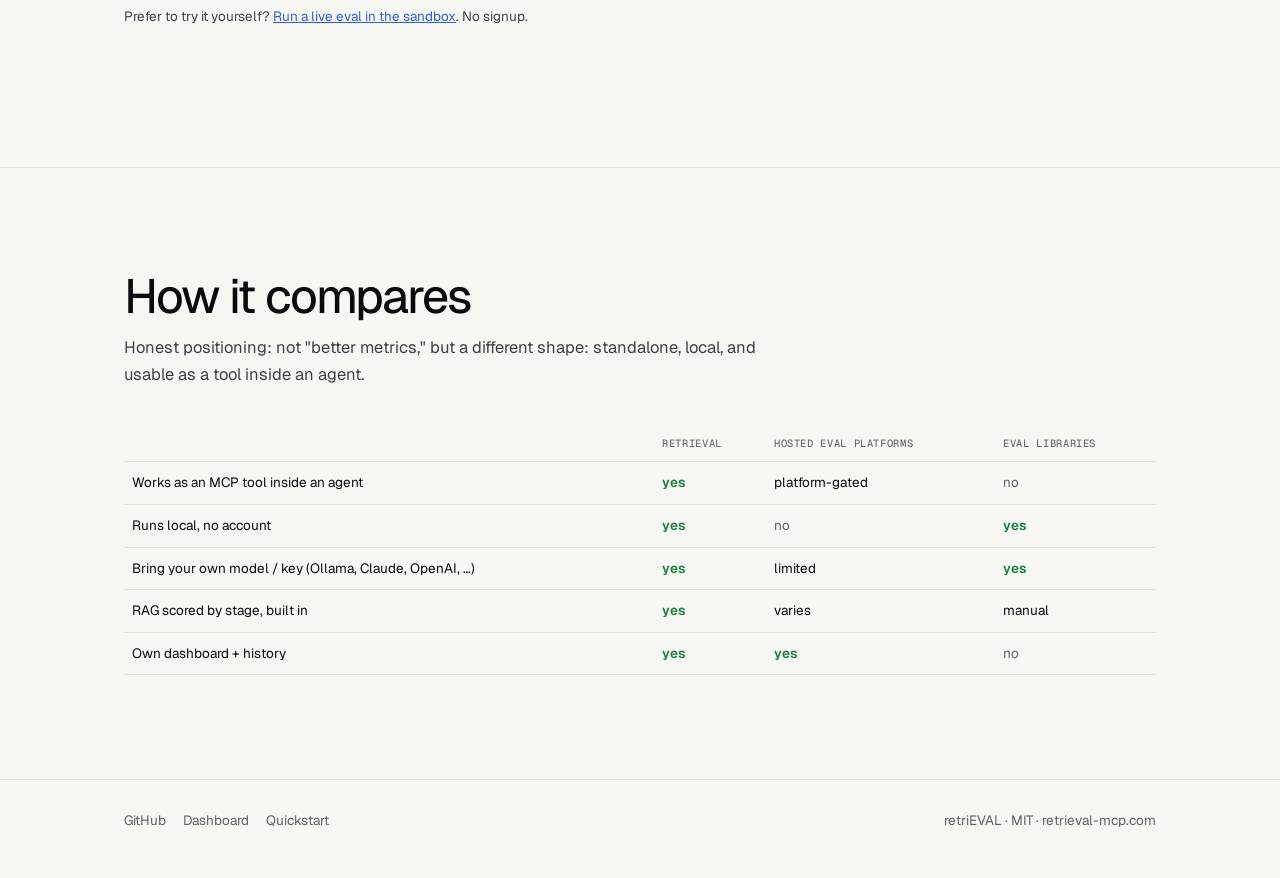
==== commit 633601fe: "Jev judge, report page, compact report card in Claude, restyled site" ====
--- a/retrieval-mcp/web/index.html
+++ b/retrieval-mcp/web/index.html
@@ -7,7 +7,8 @@
 <meta name="description" content="A local-first LLM-evaluation MCP server. Score RAG by stage (retriever vs generator), author metrics in plain language, track history and charts. Works inside Claude or your CI pipeline.">
 <link rel="preconnect" href="https://fonts.googleapis.com">
 <link rel="preconnect" href="https://fonts.gstatic.com" crossorigin>
-<link href="https://fonts.googleapis.com/css2?family=Inter:wght@400;500;600;700&family=JetBrains+Mono:wght@400;500;700&family=Space+Grotesk:wght@600;700&display=swap" rel="stylesheet">
+<link rel="stylesheet" href="/report.css">
+<link href="https://fonts.googleapis.com/css2?family=Geist:wght@400;500;600;700&family=Geist+Mono:wght@400;500;600&display=swap" rel="stylesheet">
 <style>
   :root{
     --ink:#1A1A1E;--muted:#8A8F98;--line:#EAEAEC;--paper:#FAFAFB;--card:#FFF;--soft:#F2F2F4;
@@ -181,6 +182,7 @@
   #sbx .sb-spin{width:24px;height:24px;border:2.5px solid var(--soft);border-top-color:var(--blue);border-radius:50%;margin:0 auto 12px;animation:sbsp .7s linear infinite;}
   @keyframes sbsp{to{transform:rotate(360deg);}}
   #sbx .sb-hide{display:none;}
+  #sbx.nojev .hide-nojev{display:none;}
   #sbx .sb-card{border:1px solid var(--line);border-radius:14px;overflow:hidden;margin-top:16px;}
   #sbx .sb-chd{display:flex;align-items:center;gap:11px;padding:13px 15px;border-bottom:1px solid var(--line);}
   #sbx .sb-cic{width:30px;height:30px;border-radius:9px;background:var(--blue-soft);color:var(--blue);display:flex;align-items:center;justify-content:center;flex-shrink:0;}
@@ -313,10 +315,292 @@
     border-top:1px solid var(--line);background:rgba(239,244,254,.4);}
   #sbx .sb-rerun .rr-l{font-size:11px;text-transform:uppercase;letter-spacing:.05em;color:var(--faint);font-weight:600;}
   #sbx .sb-rerun .rr-b{display:flex;gap:7px;flex-wrap:wrap;}
-  #sbx .rr-btn{border:1px solid var(--blue);background:var(--card);color:var(--blue);
-    font-size:12.5px;font-family:var(--ui);padding:6px 12px;border-radius:99px;cursor:pointer;
-    transition:background .12s;}
-  #sbx .rr-btn:hover{background:var(--blue-soft);}
+
+  /* =====================================================================
+     Modern skin (2026-09). Direction: editorial/Swiss, as on Midpage and
+     Cursor: warm off-white, black type, regular-weight display, hairlines
+     instead of shadows, color only in the data. One override layer: delete this block to get the
+     previous look back. Same layout and sections; new type, color, surfaces.
+     ===================================================================== */
+  :root{
+    --ink:#0B0B0F;--muted:#5F6068;--faint:#6E6F77;--line:#E8E8EB;--line-2:#F0F0F2;
+    --paper:#FBFBFA;--card:#FFFFFF;--soft:#F4F4F5;
+    --blue:#2F5BEA;--blue-ink:#1F45C8;--blue-soft:#EEF2FE;
+    --pass:#0E7C4A;--pass-ink:#0B6B3F;--pass-soft:#EAF6EF;
+    --fail:#C2410C;--fail-ink:#9A3412;--fail-soft:#FDF0E7;
+    --ui:"Geist",ui-sans-serif,system-ui,sans-serif;--mono:"Geist Mono",ui-monospace,monospace;--display:"Geist",ui-sans-serif,system-ui,sans-serif;
+    --r:12px;--shadow:0 1px 2px rgba(11,11,15,.04),0 8px 24px -12px rgba(11,11,15,.10);
+  }
+  body{font-family:var(--ui);font-size:15px;-webkit-font-smoothing:antialiased;text-rendering:optimizeLegibility;}
+  ::selection{background:#DCE4FD;}
+  .wrap{max-width:1080px;padding:0 24px;}
+
+  /* background: a faint grid that fades out, instead of colored blobs */
+  .aurora{height:900px;}
+  .aurora::before{inset:0;width:auto;height:auto;top:0;left:0;transform:none;border-radius:0;filter:none;
+    background-image:linear-gradient(var(--line-2) 1px,transparent 1px),linear-gradient(90deg,var(--line-2) 1px,transparent 1px);
+    background-size:44px 44px;
+    -webkit-mask-image:radial-gradient(ellipse 70% 60% at 50% 0%,#000 30%,transparent 75%);
+            mask-image:radial-gradient(ellipse 70% 60% at 50% 0%,#000 30%,transparent 75%);}
+  .aurora::after{width:900px;height:420px;top:-160px;left:50%;transform:translateX(-50%);filter:blur(80px);
+    background:radial-gradient(closest-side,rgba(47,91,234,.13),transparent 70%);}
+
+  /* nav */
+  .nav{background:rgba(251,251,250,.78);-webkit-backdrop-filter:saturate(1.6) blur(12px);backdrop-filter:saturate(1.6) blur(12px);border-bottom-color:var(--line);}
+  .nav .row{height:60px;}
+  .wordmark{font-family:var(--ui);font-weight:600;font-size:18px;letter-spacing:-.02em;color:var(--ink);}
+  .wordmark .e{color:var(--blue);}
+  .brand svg{width:24px;height:24px;}
+  .navlinks{font-family:var(--ui);font-size:14px;gap:2px;}
+  .navlinks a{color:var(--muted);padding:8px 12px;border-radius:8px;transition:color .15s,background .15s;}
+  .navlinks a:hover{color:var(--ink);background:rgba(11,11,15,.05);}
+  .navlinks a.cta{display:inline-flex;align-items:center;gap:8px;background:var(--ink);color:#fff;margin-left:8px;padding:8px 14px;}
+  .navlinks a.cta:hover{background:#26262C;color:#fff;}
+  .navlinks a.cta svg{width:15px;height:15px;}
+
+  /* hero */
+  .hero{padding:88px 0 56px;}
+  .dist{gap:6px;margin-bottom:28px;}
+  .dist a,.dist .stat-pill{padding:6px 12px;font-size:13px;gap:8px;border-radius:999px;background:rgba(255,255,255,.7);border:1px solid var(--line);color:var(--ink);}
+  .dist a:hover{border-color:#CFCFD4;background:#fff;}
+  .dist a.stat-pill{border-color:rgba(14,124,74,.28);background:var(--pass-soft);color:var(--pass-ink);}
+  .dist a.stat-pill:hover{background:#DDF0E5;color:var(--pass-ink);}
+  .dist a.stat-pill:hover code,.dist a.stat-pill:hover .tick{color:var(--pass-ink);opacity:1;}
+  .dist a code,.dist .stat-pill code{font-family:var(--mono);font-size:12px;color:var(--muted);}
+  .dist .stat-pill code{color:var(--pass-ink);opacity:.8;}
+  .badge{font-family:var(--mono);font-size:12px;letter-spacing:.02em;background:transparent;color:var(--muted);padding:0;border:0;}
+  .badge::before{background:var(--pass);box-shadow:0 0 0 3px rgba(14,124,74,.15);}
+  h1{font-family:var(--display);font-weight:600;font-size:clamp(40px,7vw,72px);line-height:1.02;letter-spacing:-.045em;margin:18px 0 20px;}
+  h1 .accent{background:linear-gradient(95deg,#2F5BEA 10%,#6D5BF1 90%);-webkit-background-clip:text;background-clip:text;color:transparent;}
+  .hero .sub{font-size:19px;line-height:1.6;color:#3F4048;max-width:58ch;margin:0 0 32px;}
+  .hero .sub strong{color:var(--ink);font-weight:600;}
+  .btns{gap:10px;}
+  .btn{display:inline-flex;align-items:center;gap:8px;font-family:var(--ui);font-size:15px;font-weight:500;height:44px;padding:0 18px;border-radius:10px;border:1px solid var(--line);background:#fff;color:var(--ink);transition:background .15s,border-color .15s,transform .15s;}
+  .btn:hover{transform:none;border-color:#CFCFD4;}
+  .btn.primary{background:var(--ink);border-color:var(--ink);color:#fff;}
+  .btn.primary:hover{background:#26262C;}
+  .btn svg{width:16px;height:16px;}
+
+  /* sections */
+  section{padding:88px 0;border-top:1px solid var(--line);}
+  h2{font-family:var(--display);font-weight:600;font-size:clamp(28px,3.6vw,40px);letter-spacing:-.035em;line-height:1.1;margin:0 0 12px;}
+  .lead{font-size:16.5px;line-height:1.65;color:#3F4048;margin:0 0 36px;}
+  .feat,.flow,.setup,.mock,.chartcard{border-color:var(--line);border-radius:var(--r);box-shadow:var(--shadow);}
+  .feat h3{font-size:16px;letter-spacing:-.01em;}
+  .feat p{color:var(--muted);font-size:14px;}
+  .feat .tag,.flow .cap,.colh,th{font-family:var(--mono);letter-spacing:.06em;color:var(--faint);}
+  .step{border-radius:10px;}
+  pre{background:#0E0F13;border:1px solid #1D1F26;border-radius:var(--r);font-size:13px;}
+  .copy{font-family:var(--ui);background:#1C1E25;border-radius:7px;}
+  footer{font-family:var(--ui);font-size:13.5px;}
+
+  /* ---------- sandbox ---------- */
+  #sandbox{padding-top:88px;}
+  #sbx{--faint:#6E6F77;--pass-ink:#0B6B3F;--fail-soft:#FDF0E7;--fail-ink:#9A3412;--warn:#C2410C;--pass2:#0E7C4A;--fail2:#C2410C;max-width:1080px;}
+  #sbx .sb-panel,#sbx .sb-card{background:#fff;-webkit-backdrop-filter:none;backdrop-filter:none;border:1px solid var(--line);box-shadow:var(--shadow);}
+  #sbx .sb-panel{padding:28px;border-radius:16px;}
+  #sbx .sb-card{border-radius:16px;}
+  #sbx .sb-lbl{font-family:var(--ui);font-size:13px;font-weight:600;letter-spacing:0;text-transform:none;color:var(--ink);margin-bottom:10px;display:flex;align-items:center;gap:8px;}
+  #sbx .sb-lbl .n{display:inline-flex;align-items:center;justify-content:center;width:20px;height:20px;border-radius:6px;background:var(--soft);font-family:var(--mono);font-size:11px;color:var(--muted);}
+  #sbx .sb-chips{gap:8px;margin-bottom:24px;}
+  #sbx .sb-chip{height:38px;padding:0 14px;display:inline-flex;align-items:center;border-radius:10px;border:1px solid var(--line);background:#fff;color:var(--ink);font-size:14px;font-family:var(--ui);-webkit-backdrop-filter:none;backdrop-filter:none;transition:border-color .15s,background .15s,box-shadow .15s;}
+  #sbx .sb-chip:hover{border-color:#CFCFD4;}
+  #sbx .sb-chip.dim{color:var(--ink);}
+  #sbx .sb-chip.on{background:var(--ink);border-color:var(--ink);color:#fff;font-weight:500;}
+  #sbx .sb-chip.on .sb-i{opacity:.8;}
+  #sbx .sb-chip.jev{border-color:rgba(47,91,234,.35);background:var(--blue-soft);color:var(--blue-ink);}
+  #sbx .sb-chip.jev.on{background:var(--blue);border-color:var(--blue);color:#fff;}
+  #sbx .sb-chip .tagx{font-family:var(--mono);font-size:11px;margin-left:8px;opacity:.75;}
+  #sbx #sbMetrics .sb-chip{font-family:var(--mono);font-size:13px;}
+  #sbx .sb-chip:disabled{opacity:.45;cursor:not-allowed;}
+  #sbx .sb-preview{background:var(--paper);border:1px solid var(--line);border-radius:12px;padding:16px;margin-bottom:24px;}
+  #sbx .sb-preview .pv-title{font-family:var(--ui);font-size:13px;font-weight:600;letter-spacing:0;text-transform:none;color:var(--ink);}
+  #sbx .sb-preview .pv-col{background:#fff;border-color:var(--line);border-radius:10px;padding:12px;}
+  #sbx .sb-preview .pv-col .l,#sbx .sb-col .l{font-family:var(--mono);font-size:10.5px;letter-spacing:.05em;color:var(--faint);}
+  #sbx .sb-preview .pv-col .v{font-size:13px;}
+  #sbx .sb-preview .pv-note{font-size:12.5px;color:var(--muted);}
+  #sbx .sb-preview .pv-mk{background:var(--fail-soft);color:var(--fail-ink);box-shadow:inset 0 -2px 0 rgba(194,65,12,.45);border-radius:2px;}
+  #sbx .sb-mhint{font-size:12.5px;color:var(--muted);margin:-14px 0 24px;}
+  /* judge picker: radio cards, the select stays as the value holder */
+  #sbx #sbModel{position:absolute;opacity:0;pointer-events:none;width:1px;height:1px;}
+  #sbx .sb-judges{display:grid;grid-template-columns:repeat(auto-fit,minmax(240px,1fr));gap:10px;margin-bottom:24px;}
+  #sbx .sb-judge{display:flex;align-items:center;gap:12px;text-align:left;min-height:60px;padding:12px 14px;border-radius:12px;border:1px solid var(--line);background:#fff;cursor:pointer;font-family:var(--ui);color:var(--ink);transition:border-color .15s,box-shadow .15s;}
+  #sbx .sb-judge:hover{border-color:#CFCFD4;}
+  #sbx .sb-judge .dot{flex:none;width:16px;height:16px;border-radius:50%;border:1.5px solid #B4B5BC;background:#fff;box-sizing:border-box;transition:border .15s;}
+  #sbx .sb-judge[aria-checked="true"]{border-color:var(--ink);box-shadow:0 0 0 3px rgba(11,11,15,.06);}
+  #sbx .sb-judge[aria-checked="true"] .dot{border:5px solid var(--ink);}
+  #sbx .sb-judge .nm{font-size:14px;font-weight:600;display:block;}
+  #sbx .sb-judge .ds{font-size:12.5px;color:var(--muted);display:block;}
+  #sbx .sb-run{height:48px;padding:0;font-size:15px;font-weight:500;border-radius:12px;background:var(--ink);box-shadow:0 1px 2px rgba(11,11,15,.2),inset 0 1px 0 rgba(255,255,255,.08);transition:background .15s;}
+  #sbx .sb-run:hover{transform:none;background:#26262C;box-shadow:0 1px 2px rgba(11,11,15,.2);}
+  #sbx .sb-foot{font-size:12.5px;color:var(--faint);margin-top:12px;}
+  #sbx .sb-custom textarea{font-family:var(--ui);font-size:14px;border-radius:10px;padding:11px 12px;border-color:var(--line);background:#fff;}
+  #sbx .sb-custom textarea:focus{outline:none;border-color:var(--ink);box-shadow:0 0 0 3px rgba(11,11,15,.06);}
+  #sbx .sb-custom{margin-bottom:16px;}
+  /* result */
+  #sbx .sb-chd{padding:18px 20px;}
+  #sbx .sb-cic{background:var(--soft);color:var(--ink);border-radius:10px;}
+  #sbx .sb-meta{font-family:var(--mono);font-size:12px;color:var(--faint);margin-top:3px;}
+  #sbx .sb-verd{font-size:12.5px;padding:5px 12px;}
+  #sbx .sb-verd.fail{background:var(--fail-soft);color:var(--fail-ink);}
+  #sbx .sb-mtr{padding:20px 20px 22px;display:grid;grid-template-columns:auto 1fr;gap:6px 20px;align-items:end;}
+  #sbx .sb-mval{font-family:var(--display);font-weight:600;font-size:56px;letter-spacing:-.04em;line-height:.9;grid-row:span 2;}
+  #sbx .sb-mname{font-size:13.5px;color:var(--muted);}
+  #sbx .sb-trk{height:8px;background:var(--soft);margin-top:0;overflow:visible;}
+  #sbx .sb-thr{top:-4px;bottom:-4px;background:var(--ink);}
+  #sbx .sb-ch{padding:14px 20px;}
+  #sbx .sb-q{font-size:14px;}
+  #sbx .sb-cbody{padding:0 20px 18px;}
+  #sbx .sb-col{background:var(--paper);border-radius:10px;padding:12px;}
+  #sbx .sb-col .v{font-size:13px;}
+  #sbx .sb-why{font-size:13.5px;padding:12px 14px;border-radius:10px;}
+  #sbx .sb-pill{font-family:var(--mono);font-size:12px;font-weight:600;border-radius:8px;padding:4px 10px;}
+  #sbx .sb-cchip{font-family:var(--mono);font-size:11.5px;border-radius:7px;padding:4px 9px;}
+  #sbx .sb-rerun{padding:14px 20px;background:var(--paper);}
+  #sbx .sb-rerun .rr-l{font-family:var(--ui);font-size:13px;letter-spacing:0;text-transform:none;color:var(--muted);font-weight:500;}
+  #sbx .sb-actions{padding:14px 20px;}
+  #sbx .sb-actions button{height:40px;border-radius:10px;font-size:14px;font-family:var(--ui);}
+  #sbx .sb-actions button:hover{border-color:#CFCFD4;}
+  #sbx .sb-err{border-radius:12px;background:var(--fail-soft);color:var(--fail-ink);}
+  #sbx .sb-think .tx{background:linear-gradient(90deg,#9A9BA3 0%,#0B0B0F 45%,#2F5BEA 50%,#0B0B0F 55%,#9A9BA3 100%);background-size:220% 100%;-webkit-background-clip:text;background-clip:text;}
+  /* Jev: every claim with its probability */
+  #sbx .sb-claims{margin-top:14px;border:1px solid var(--line);border-radius:12px;overflow:hidden;background:#fff;}
+  #sbx .sb-claims .hd{display:flex;align-items:center;gap:14px;flex-wrap:wrap;padding:11px 14px;background:var(--paper);border-bottom:1px solid var(--line);font-size:12.5px;color:var(--muted);}
+  #sbx .sb-claims .hd b{color:var(--ink);font-weight:600;font-size:13px;}
+  #sbx .sb-claims .key{display:inline-flex;align-items:center;gap:6px;}
+  #sbx .sb-claims .key i{width:9px;height:9px;border-radius:3px;display:inline-block;}
+  #sbx .sb-cl{display:grid;grid-template-columns:48px minmax(0,1fr) 110px;gap:14px;align-items:center;padding:9px 14px;border-top:1px solid var(--line-2);font-size:13.5px;line-height:1.45;}
+  #sbx .sb-cl:first-of-type{border-top:0;}
+  #sbx .sb-cl .p{font-family:var(--mono);font-size:12.5px;font-variant-numeric:tabular-nums;}
+  #sbx .sb-cl .bar{height:6px;border-radius:99px;background:var(--soft);overflow:hidden;}
+  #sbx .sb-cl .bar span{display:block;height:100%;border-radius:99px;}
+  #sbx .sb-cl.bad .p{color:var(--fail-ink);} #sbx .sb-cl.bad .bar span{background:#E0712F;}
+  #sbx .sb-cl.ok .p{color:var(--blue-ink);}  #sbx .sb-cl.ok .bar span{background:var(--blue);}
+  #sbx .sb-claims .more{display:block;width:100%;height:40px;border:0;border-top:1px solid var(--line);background:var(--paper);font-family:var(--ui);font-size:13px;color:var(--ink);cursor:pointer;}
+  #sbx .sb-claims .more:hover{background:var(--soft);}
+
+  /* --- editorial pass (overrides the lines above) --- */
+  :root{--paper:#F7F7F4;--line:#E3E2DD;--line-2:#EDECE8;--shadow:none;--r:10px;}
+  body{background:var(--paper);}
+  .aurora{display:none;}
+  .nav{background:rgba(247,247,244,.85);}
+  .navlinks a.cta{border-radius:8px;}
+  .hero{padding:96px 0 40px;}
+  .hero-grid{display:grid;grid-template-columns:minmax(0,1.15fr) minmax(0,1fr);gap:56px;align-items:end;}
+  .hero-cols{display:grid;grid-template-columns:repeat(3,minmax(0,1fr));gap:24px;padding-bottom:6px;}
+  .hero-cols p{margin:0;font-size:15px;line-height:1.5;color:var(--muted);}
+  .hero-cols b{display:block;color:var(--ink);font-weight:500;margin-bottom:6px;}
+  @media(max-width:900px){.hero-grid{grid-template-columns:1fr;gap:40px;}}
+  @media(max-width:560px){.hero-cols{grid-template-columns:1fr;gap:16px;}}
+  h1{font-weight:450;font-size:clamp(44px,7.2vw,84px);letter-spacing:-.05em;line-height:.98;margin:20px 0 24px;}
+  .hero .sub{font-size:18px;color:var(--muted);max-width:44ch;margin-bottom:28px;}
+  .badge{font-size:12.5px;}
+  .btn{height:40px;border-radius:8px;font-size:14.5px;padding:0 16px;}
+  .dist{margin:56px 0 0;padding-top:20px;border-top:1px solid var(--line);gap:4px 20px;}
+  .dist a,.dist .stat-pill,.dist a.stat-pill{background:transparent;border:0;padding:4px 0;border-radius:0;color:var(--muted);font-size:13px;}
+  .dist a:hover,.dist a.stat-pill:hover{background:transparent;color:var(--ink);}
+  .dist .tick{color:var(--pass);}
+  .dist a code,.dist .stat-pill code{color:var(--faint);opacity:1;}
+  h2{font-weight:450;letter-spacing:-.04em;font-size:clamp(32px,4.2vw,48px);line-height:1.04;}
+  section{padding:104px 0;}
+  .feat,.flow,.setup,.mock,.chartcard{box-shadow:none;background:#FFFFFF;}
+  /* the loop diagram: its .step collided with the Cursor-setup .step grid */
+  .flow{padding:28px;}
+  .flow .steps{gap:12px;}
+  .flow .step{display:block;margin:0;padding:18px;border:1px solid var(--line);border-radius:10px;background:var(--paper);}
+  .flow .step .n{display:block;width:auto;height:auto;margin:0 0 10px;border-radius:0;background:none;
+    font-family:var(--mono);font-size:11.5px;font-weight:500;color:var(--faint);letter-spacing:.02em;}
+  .flow .step .t{font-size:17px;font-weight:500;letter-spacing:-.01em;line-height:1.3;margin:0;}
+  .flow .step .d{font-size:14px;color:var(--muted);margin-top:4px;}
+  .flow .arrow{color:#B4B3AE;}
+  /* sandbox as a product frame: app chrome on top, hairlines, no glow */
+  #sbx .sb-panel,#sbx .sb-card{box-shadow:none;border-color:var(--line);border-radius:12px;}
+  #sbx .sb-panel{padding:0;overflow:hidden;}
+  #sbx .sb-panel > *:not(.sb-chrome){margin-left:28px;margin-right:28px;}
+  #sbx .sb-chrome + .sb-lbl{margin-top:26px;}
+  #sbx .sb-panel > .sb-run{width:calc(100% - 56px);display:block;}
+  #sbx .sb-panel > .sb-foot{margin-bottom:24px;}
+  #sbx .sb-chrome{display:flex;align-items:center;gap:10px;height:44px;padding:0 16px;border-bottom:1px solid var(--line);background:#FBFBF9;font-size:13px;color:var(--muted);}
+  #sbx .sb-chrome i{width:10px;height:10px;border-radius:50%;background:#DEDDD8;display:inline-block;}
+  #sbx .sb-chrome .ttl{margin-left:8px;color:var(--ink);font-weight:500;}
+  #sbx .sb-chrome .sp{flex:1;}
+  #sbx .sb-chrome .mono{font-family:var(--mono);font-size:12px;}
+  #sbx .sb-chip.on{background:var(--ink);}
+  #sbx .sb-chip.jev.on{background:var(--ink);border-color:var(--ink);}
+  #sbx .sb-chip.jev{background:#fff;border-color:var(--line);color:var(--ink);}
+  #sbx .sb-chip.jev .tagx{color:var(--blue-ink);opacity:1;}
+  #sbx .sb-chip.jev.on .tagx{color:#B9C8FA;}
+  #sbx .sb-judge[aria-checked="true"]{box-shadow:none;}
+  #sbx .sb-preview{background:#FBFBF9;}
+  #sbx .sb-run{border-radius:10px;box-shadow:none;}
+  #sbx .sb-mval{font-weight:450;letter-spacing:-.05em;grid-column:1;grid-row:1 / span 2;}
+  #sbx .sb-mname{grid-column:2;grid-row:1;align-self:end;}
+  #sbx .sb-trk{grid-column:2;grid-row:2;align-self:start;margin-top:8px;}
+  #sbx .sb-mtr{grid-template-columns:auto minmax(0,1fr);column-gap:24px;align-items:center;}
+  /* long samples: keep context and output to a readable box that scrolls */
+  #sbx .sb-col .v{max-height:240px;overflow:auto;overscroll-behavior:contain;}
+  #sbx .sb-col{position:relative;}
+  @media(max-width:720px){#sbx .sb-cl .bar{display:none;} #sbx .sb-mval{font-size:44px;}}
+
+  /* --- result view + status colors: green pass, yellow medium, red fail --- */
+  :root{--pass:#15803D;--pass-ink:#166534;--pass-soft:#E9F6EE;--fail:#B42318;--fail-ink:#B42318;--fail-soft:#FDECEA;}
+  #sbx{--ok:#166534;--ok-soft:#E9F6EE;--ok-bar:#22A05A;--mid:#8A5A00;--mid-soft:#FDF4D8;--mid-bar:#E3A008;
+       --bad:#B42318;--bad-soft:#FDECEA;--bad-bar:#E5484D;--pass-ink:#166534;--fail-ink:#B42318;--fail-soft:#FDECEA;--pass2:#22A05A;--fail2:#E5484D;--warn:#E3A008;}
+  #sbx .sb-preview .pv-mk{background:var(--bad-soft);color:var(--bad);box-shadow:inset 0 -2px 0 rgba(229,72,77,.55);}
+  #sbx .t-ok{--c:var(--ok);--cs:var(--ok-soft);--cb:var(--ok-bar);}
+  #sbx .t-mid{--c:var(--mid);--cs:var(--mid-soft);--cb:var(--mid-bar);}
+  #sbx .t-bad{--c:var(--bad);--cs:var(--bad-soft);--cb:var(--bad-bar);}
+  #sbx .sb-verd[class*="t-"],#sbx .sb-pill[class*="t-"]{background:var(--cs);color:var(--c);}
+  #sbx .sb-why[class*="t-"]{background:var(--cs);color:var(--c);}
+  #sbx .sb-res{margin-top:0;overflow:visible;}
+  #sbx .sb-top{display:grid;grid-template-columns:minmax(0,1fr) minmax(0,1fr);border-bottom:1px solid var(--line);}
+  #sbx .sb-score{padding:24px 28px;display:flex;flex-direction:column;gap:12px;}
+  #sbx .sb-score .r1{display:flex;align-items:center;gap:10px;}
+  #sbx .sb-score .mono{font-family:var(--mono);font-size:13px;color:var(--muted);}
+  #sbx .sb-score .r2{display:flex;align-items:baseline;gap:14px;flex-wrap:wrap;}
+  #sbx .sb-score .big{font-size:72px;line-height:.9;font-weight:450;letter-spacing:-.05em;color:var(--c);font-variant-numeric:tabular-nums;}
+  #sbx .sb-score .sub{font-size:15px;color:var(--muted);}
+  #sbx .sb-score .sb-trk{align-self:stretch;height:8px;margin:4px 0 0;overflow:visible;position:relative;background:var(--soft);border-radius:99px;}
+  #sbx .sb-score .sb-fill{background:var(--cb);}
+  #sbx .sb-score .sb-thr{top:-5px;bottom:-5px;width:2px;background:var(--ink);}
+  #sbx .sb-score .scale{display:flex;justify-content:space-between;font-family:var(--mono);font-size:11.5px;color:var(--faint);}
+  #sbx .sb-cmp{padding:24px 28px;border-left:1px solid var(--line);display:flex;flex-direction:column;gap:12px;}
+  #sbx .sb-cmp .h{font-family:var(--mono);font-size:11.5px;letter-spacing:.06em;text-transform:uppercase;color:var(--faint);}
+  #sbx .sb-cmp .grid{display:grid;grid-template-columns:auto minmax(60px,1fr) auto;gap:10px 14px;align-items:center;}
+  #sbx .sb-cmp .nm{font-size:14px;font-weight:600;}
+  #sbx .sb-cmp .bar{height:8px;border-radius:99px;background:var(--soft);overflow:hidden;}
+  #sbx .sb-cmp .bar span{display:block;height:100%;border-radius:99px;background:#8B8A85;}
+  #sbx .sb-cmp .bar span.jev{background:var(--blue);}
+  #sbx .sb-cmp .v{font-family:var(--mono);font-size:12.5px;color:var(--ink);text-align:right;white-space:nowrap;}
+  #sbx .sb-cmp p{margin:0;font-size:13px;color:var(--muted);}
+  #sbx .sb-cmp .btns{display:flex;gap:8px;flex-wrap:wrap;}
+  #sbx .sb-one{padding:20px 28px 24px;}
+  #sbx .sb-case .sb-ch{width:100%;border:0;background:none;text-align:left;font-family:var(--ui);color:var(--ink);padding:14px 28px;}
+  #sbx .sb-case .sb-cbody{padding:0 28px 22px;}
+  #sbx .sb-case{border-bottom:1px solid var(--line);}
+  #sbx .sb-claims{margin:14px 0 0;}
+  #sbx .sb-claims .hd .what{color:var(--muted);}
+  #sbx .sb-claims .key i{width:10px;height:10px;border-radius:3px;display:inline-block;}
+  #sbx .k-ok{background:var(--ok-bar);} #sbx .k-mid{background:var(--mid-bar);} #sbx .k-bad{background:var(--bad-bar);}
+  #sbx .sb-cl{grid-template-columns:48px minmax(0,1fr) 120px 118px;}
+  #sbx .sb-cl .p{color:var(--c);}
+  #sbx .sb-cl .bar span{background:var(--cb);}
+  #sbx .sb-cl .st{justify-self:end;font-size:12px;font-weight:600;padding:4px 10px;border-radius:99px;background:var(--cs);color:var(--c);white-space:nowrap;}
+  #sbx .sb-claims .more{padding:10px 14px;border-top:1px solid var(--line);background:var(--paper);}
+  #sbx .sb-claims .more button{height:34px;padding:0 13px;border-radius:9px;border:1px solid var(--line);background:#fff;font-family:var(--ui);font-size:13px;cursor:pointer;color:var(--ink);}
+  #sbx .sb-io{display:grid;grid-template-columns:repeat(2,minmax(0,1fr));gap:14px;margin-top:14px;}
+  #sbx .sb-box{border:1px solid var(--line);border-radius:12px;background:#fff;padding:18px 20px;min-width:0;}
+  #sbx .sb-box .l{font-family:var(--mono);font-size:11px;letter-spacing:.06em;text-transform:uppercase;color:var(--faint);margin-bottom:8px;display:flex;align-items:center;gap:8px;flex-wrap:wrap;}
+  #sbx .sb-box p{margin:0;font-size:14px;line-height:1.6;overflow-wrap:anywhere;}
+  #sbx .sb-box p.none{color:var(--faint);}
+  #sbx .sb-box details{border:1px solid var(--line-2);border-radius:8px;padding:9px 12px;margin-bottom:6px;}
+  #sbx .sb-box summary{cursor:pointer;font-size:13.5px;font-weight:500;}
+  #sbx .sb-box details p{margin-top:8px;font-size:13.5px;color:#3F4048;max-height:260px;overflow:auto;}
+  #sbx .sb-box p.out{line-height:1.75;}
+  #sbx .hl-key{font-family:var(--ui);text-transform:none;letter-spacing:0;font-size:12px;color:var(--bad);background:var(--bad-soft);padding:2px 8px;border-radius:6px;}
+  #sbx mark.hl{background:var(--cs);color:inherit;border-bottom:2px solid var(--cb);padding:1px 0;border-radius:2px;cursor:help;}
+  @media(max-width:860px){#sbx .sb-top,#sbx .sb-io{grid-template-columns:1fr;} #sbx .sb-cmp{border-left:0;border-top:1px solid var(--line);}
+    #sbx .sb-cl{grid-template-columns:44px minmax(0,1fr) auto;} #sbx .sb-cl .bar{display:none;} #sbx .sb-score .big{font-size:56px;}}
 </style>
 </head>
 <body>
@@ -335,11 +619,27 @@
     <a href="#demos" class="hideSm">Demos</a>
     <a href="#compare" class="hideSm">Compare</a>
     <a href="/dashboard">Dashboard</a>
-    <a href="https://github.com/hcarrillo001/retrieval-mcp" class="cta">GitHub</a>
+    <a href="https://github.com/hcarrillo001/retrieval-mcp" class="cta"><svg viewBox="0 0 24 24" fill="currentColor" aria-hidden="true"><path d="M12 2C6.5 2 2 6.6 2 12.3c0 4.5 2.9 8.3 6.8 9.7.5.1.7-.2.7-.5v-1.7c-2.8.6-3.4-1.4-3.4-1.4-.5-1.2-1.1-1.5-1.1-1.5-.9-.7.1-.6.1-.6 1 .1 1.5 1 1.5 1 .9 1.6 2.4 1.1 3 .9.1-.7.4-1.1.6-1.4-2.2-.3-4.6-1.2-4.6-5.2 0-1.1.4-2 1-2.8-.1-.3-.4-1.3.1-2.7 0 0 .8-.3 2.7 1a9.2 9.2 0 015 0c1.9-1.3 2.7-1 2.7-1 .5 1.4.2 2.4.1 2.7.6.8 1 1.7 1 2.8 0 4-2.4 4.9-4.7 5.2.4.3.7.9.7 1.9v2.8c0 .3.2.6.7.5A10.3 10.3 0 0022 12.3C22 6.6 17.5 2 12 2z"/></svg>GitHub</a>
   </div>
 </div></nav>
 
 <header class="hero"><div class="wrap">
+  <div class="hero-grid">
+    <div class="hero-main">
+      <span class="badge">self-hosted · local-first · MCP</span>
+      <h1>Evals for AI systems, as an MCP.</h1>
+      <p class="sub">A local-first LLM-eval server for Claude or your CI pipeline. Try a real eval below, no signup.</p>
+      <div class="btns">
+        <a class="btn primary" href="#sandbox">Try it live</a>
+        <a class="btn" href="#quickstart">Quickstart</a>
+      </div>
+    </div>
+    <div class="hero-cols">
+      <p><b>Score RAG by stage.</b> Tell a retrieval miss from a generation miss, so you fix the right half.</p>
+      <p><b>Metrics in plain language.</b> Describe what good looks like and retriEVAL writes the rubric.</p>
+      <p><b>Every run tracked.</b> History, charts and a dashboard link for each eval you run.</p>
+    </div>
+  </div>
   <div class="dist">
     <a class="stat-pill" href="https://registry.modelcontextprotocol.io/?q=io.github.hcarrillo001" target="_blank" rel="noopener">
       <span class="tick">&check;</span> On the official MCP Registry
@@ -354,22 +654,21 @@
       Source &amp; Apache 2.0
     </a>
   </div>
-  <span class="badge">self-hosted · local-first · MCP</span>
-  <h1>Evals for AI systems, <span class="accent">as an MCP.</span></h1>
-  <p class="sub">A local-first LLM-eval server for Claude or your CI pipeline. Score RAG <strong>by stage</strong>, author metrics in plain language, and track every run. Try a real eval below, no signup.</p>
 </div></header>
 
 <section id="sandbox"><div class="wrap">
   <h2>Try it live</h2>
   <p class="lead">Run a real eval right here, no signup. Pick a sample (or paste your own input, context, and output), choose a free judge model, and watch retriEVAL score it. Nothing is saved.</p>
-  <div id="sbx">
+  <div id="sbx" class="nojev">
     <div class="sb-panel" id="sbSetup">
-      <div class="sb-lbl">1 · Choose a sample</div>
+      <div class="sb-chrome" aria-hidden="true"><i></i><i></i><i></i><span class="ttl">Sandbox</span><span class="sp"></span><span class="mono">free judges · nothing saved</span></div>
+      <div class="sb-lbl"><span class="n">1</span>Choose a sample</div>
       <div class="sb-chips" id="sbSamples">
         <button class="sb-chip on" data-s="halluc">Hallucination</button>
         <button class="sb-chip" data-s="clean">All-pass</button>
         <button class="sb-chip" data-s="mixed">Mixed (3 cases)</button>
         <button class="sb-chip" data-s="states">US capitals (all 50)</button>
+        <button class="sb-chip jev hide-nojev" data-s="jev">Jev showcase<span class="tagx">29 claims</span></button>
         <button class="sb-chip dim" data-s="custom">Paste your own</button>
       </div>
       <div class="sb-preview" id="sbPreview"></div>
@@ -378,16 +677,18 @@
         <textarea id="sbContext" placeholder="Retrieved context (simulates your RAG retrieval step)"></textarea>
         <textarea id="sbOutput" placeholder="Model output (what the system answered)"></textarea>
       </div>
-      <div class="sb-lbl">2 · Metric</div>
+      <div class="sb-lbl"><span class="n">2</span>Metric</div>
       <div class="sb-chips" id="sbMetrics">
         <button class="sb-chip on" data-m="answer_relevancy">answer_relevancy<span class="sb-i" tabindex="0" aria-label="What answer_relevancy measures">i<span class="sb-tip" id="tip-answer_relevancy"></span></span></button>
         <button class="sb-chip dim" data-m="faithfulness">faithfulness<span class="sb-i" tabindex="0" aria-label="What faithfulness measures">i<span class="sb-tip" id="tip-faithfulness"></span></span></button>
         <button class="sb-chip dim" data-m="hallucination">hallucination<span class="sb-i" tabindex="0" aria-label="What hallucination measures">i<span class="sb-tip" id="tip-hallucination"></span></span></button>
       </div>
-      <div class="sb-lbl">3 · Judge model</div>
-      <select id="sbModel">
+      <p class="sb-mhint sb-hide" id="sbJevHint">Jev checks every claim in parallel and shows its probability for each one.</p>
+      <div class="sb-lbl"><span class="n">3</span>Judge</div>
+      <select id="sbModel" aria-hidden="true" tabindex="-1">
         <option value="groq-llama">loading models…</option>
       </select>
+      <div class="sb-judges" id="sbJudges" role="radiogroup" aria-label="Judge"></div>
       <button class="sb-run" id="sbRun">Run sample eval</button>
       <p class="sb-foot" id="sbFoot">Runs on a free model · nothing is saved · limited per day</p>
     </div>
@@ -635,6 +936,7 @@
   <div>retriEVAL · MIT · retrieval-mcp.com</div>
 </div></footer>
 
+<script src="/report.js"></script>
 <script>
   document.querySelectorAll(".copy").forEach(b=>{
     b.addEventListener("click",()=>{
@@ -658,8 +960,14 @@
         };
       });
     }
+    function setMetric(m){
+      metric=m;
+      $("sbMetrics").querySelectorAll(".sb-chip").forEach(function(c){
+        var on=c.getAttribute("data-m")===m;c.classList.toggle("on",on);c.classList.toggle("dim",!on);});
+    }
     pick($("sbSamples"),"data-s",function(v){
       sample=v;$("sbCustom").classList.toggle("sb-hide",v!=="custom");
+      if(v==="jev"){setJudge("jev");setMetric("faithfulness");}
       $("sbRun").textContent=v==="custom"?"Run my eval":"Run sample eval";
       preview(v);
     });
@@ -695,6 +1003,29 @@
     });
     pick($("sbMetrics"),"data-m",function(v){metric=v;});
 
+    // judge picker: radio cards over the hidden select (the select stays the value)
+    var JUDGE_SUB={jev:"Per-claim probabilities · experimental"};
+    function setJudge(id){
+      var sel=$("sbModel");
+      if(!sel.querySelector('option[value="'+id+'"]'))return;
+      sel.value=id;
+      $("sbJudges").querySelectorAll(".sb-judge").forEach(function(b){
+        b.setAttribute("aria-checked",String(b.getAttribute("data-j")===id));});
+      $("sbJevHint").classList.toggle("sb-hide",id!=="jev");
+    }
+    window.__sbJudges=function(models){
+      $("sbJudges").innerHTML=models.map(function(m){
+        var sub=JUDGE_SUB[m.id]||"LLM judge · free";
+        var name=m.label.split(" · ")[0];
+        return '<button type="button" class="sb-judge" role="radio" aria-checked="false" data-j="'+esc(m.id)+'">'+
+          '<span class="dot"></span><span><span class="nm">'+esc(name)+'</span><span class="ds">'+esc(sub)+'</span></span></button>';
+      }).join("");
+      $("sbJudges").querySelectorAll(".sb-judge").forEach(function(b){
+        b.onclick=function(){setJudge(b.getAttribute("data-j"));};});
+      if(models.some(function(m){return m.id==="jev";}))$("sbx").classList.remove("nojev");
+      setJudge($("sbModel").value);
+    };
+
     // what each curated sample contains, shown before running so the
     // input / RAG context / output relationship is clear
     var PREVIEWS={
@@ -706,6 +1037,10 @@
         {q:"When was the Eiffel Tower completed?",c:"Completed in 1889 for the World's Fair.",o:"It was completed in 1889."},
         {q:"What is the Eiffel Tower made of?",c:"Built from wrought iron.",o:'It is made entirely of <span class="pv-mk">solid gold</span>.'},
         {q:"How many moons does Mars have?",c:"Mars has two small moons, Phobos and Deimos.",o:'Mars has <span class="pv-mk">12 moons</span>, the largest named <span class="pv-mk">Titan</span>.'}]},
+      jev:{note:"A five-section travel policy and a 29-claim answer. Nine claims sound right but the policy never says them. Run it with Jev, then with the other judge, and compare the time.",rows:[
+        {q:"Flying to Chicago for a three-day workshop, spouse joining for the weekend. Walk me through booking, approvals, what's covered and reimbursement.",
+         c:"Travel policy in five sections: booking and approval, what is covered, business plus personal travel, expenses and reimbursement, exceptions.",
+         o:'A long, confident walkthrough. Watch for <span class="pv-mk">booking directly with the airline</span>, <span class="pv-mk">business class</span>, <span class="pv-mk">wine on the per diem</span>, <span class="pv-mk">the spouse\'s airfare</span> and <span class="pv-mk">a mailed check</span>.'}]},
       states:{note:"All 50 state capitals, retrieved as three chunks. The answer is mostly right, which is the point. Six capitals or largest cities are swapped, and three extra facts were never in the retrieved text at all.",rows:[
         {q:"Which states are governed from a city that isn't their largest, and which capitals double as the biggest city?",
          c:"50 states listed as <em>State: capital X; largest city Y</em>, split across three retrieved chunks (A-I, K-N, O-W).",
@@ -736,61 +1071,53 @@
       var chips=[];
       Object.keys(d).forEach(function(k){
         var v=d[k];
+        if(k==="claims"||k==="probabilities"||k==="legend"||k==="kind"||k==="judge")return;
+        if(d.judge==="jev"&&(k==="unsupported_claims"||k==="contradictions"||k==="level_score"||k==="top_level"))return;
         if(Array.isArray(v)){if(!v.length)return;chips.push('<span class="sb-cchip bad"><b>'+v.length+'</b> '+esc(k.replace(/_/g," "))+'</span>');
           v.slice(0,8).forEach(function(it){chips.push('<span class="sb-cchip bad">'+esc(String(it)).slice(0,110)+'</span>');});}
         else if(typeof v==="number")chips.push('<span class="sb-cchip">'+esc(k.replace(/_/g," "))+' <b>'+v+'</b></span>');
       });
       return chips.length?'<div class="sb-calc">'+chips.join("")+'</div>':"";
     }
+    // ---------- result view: the shared renderer in /report.js ----------
+    // judge comparison: real scores and timings of this same input on each judge
+    var RUNS={};
+    function runKey(p){var q=Object.assign({},p);delete q.model;return JSON.stringify(q);}
+    function compareHtml(){
+      var key=runKey(lastPayload||{}),seen=RUNS[key]||{},opts=Array.prototype.slice.call($("sbModel").options);
+      var max=0;Object.keys(seen).forEach(function(k){max=Math.max(max,seen[k].ms||0);});
+      var rows=opts.map(function(o){var r=seen[o.value],nm=o.textContent.split(" · ")[0];
+        var w=r&&max?Math.max(4,Math.round(r.ms/max*100)):0;
+        return '<span class="nm">'+esc(nm)+'</span><span class="bar"><span class="'+(o.value==="jev"?"jev":"")+'" style="width:'+w+'%"></span></span>'+
+          '<span class="v">'+(r?(fm(r.score)+' · '+(r.ms/1000).toFixed(1)+' s'):'not run')+'</span>';}).join("");
+      var others=opts.filter(function(o){return o.value!==(lastPayload||{}).model;});
+      return '<div class="rr-side"><div class="h">Judge comparison</div><div class="grid">'+rows+'</div>'+
+        '<p>Same input on each judge. Run the other one to compare scores and time.</p>'+
+        '<div class="btns">'+others.map(function(o){return '<button type="button" class="rr-btn sb-judge-swap" data-j="'+esc(o.value)+'">Rerun with '+esc(o.textContent.split(" · ")[0])+'</button>';}).join("")+
+        '<button type="button" class="rr-btn" id="sbCopy">Copy as JSON</button></div></div>';
+    }
     function render(data){
-      var agg=data.aggregate||{},cases=data.per_case||[],thr=data.threshold||0.7;
-      var mn=Object.keys(agg)[0]||metric,a=agg[mn]||{},mean=a.mean_score;
-      var anyFail=cases.some(function(c){var sc=(c.scores||{})[mn]||{};return sc.success===false;});
-      var tcol=mean>=thr?"var(--pass-ink)":"var(--fail-ink)";
-      var col=mean>=thr?"var(--pass2)":(mean>=0.4?"var(--warn)":"var(--fail2)");
-      var pct=Math.max(2,Math.round((mean||0)*100));
-      var body=cases.map(function(c,i){
-        var sc=(c.scores||{})[mn]||{};var pass=sc.success!==false;
-        var ctx=Array.isArray(c.retrieval_context)?c.retrieval_context.join(" • "):(c.retrieval_context||"not provided");
-        return '<div class="sb-case open" id="sbcs'+i+'"><div class="sb-ch" onclick="document.getElementById(\'sbcs'+i+'\').classList.toggle(\'open\')">'+
-          '<span class="sb-pill '+(pass?'pass':'fail')+'">'+fm(sc.score)+' '+(pass?'pass':'fail')+'</span>'+
-          '<span class="sb-q">'+esc(c.input||"not provided")+'</span><span class="sb-caret">▶</span></div>'+
-          '<div class="sb-cbody"><div class="sb-cols sb-cols3">'+
-            '<div class="sb-col"><div class="l">Input</div><div class="v">'+esc(c.input||"not provided")+'</div></div>'+
-            '<div class="sb-col"><div class="l">Retrieved context · RAG simulation</div><div class="v">'+esc(ctx)+'</div></div>'+
-            '<div class="sb-col"><div class="l">Model output</div><div class="v">'+esc(c.actual_output||"not provided")+'</div></div>'+
-          '</div><div class="sb-why '+(pass?'pass':'fail')+'">'+esc(sc.reason||"(no explanation)")+'</div>'+calcChips(sc.details)+'</div></div>';
-      }).join("");
+      var mn=Object.keys(data.aggregate||{})[0]||metric;
+      if(lastPayload&&typeof data.elapsed_ms==="number"){var k=runKey(lastPayload);RUNS[k]=RUNS[k]||{};
+        RUNS[k][lastPayload.model]={ms:data.elapsed_ms,score:((data.aggregate||{})[mn]||{}).mean_score};}
       var rem=(typeof data.remaining_today==="number")?(" · "+data.remaining_today+" runs left today"):"";
-      $("sbResult").innerHTML=
-        '<div class="sb-card"><div class="sb-chd"><span class="sb-cic">'+RULER+'</span>'+
-        '<div style="flex:1"><div style="font-weight:600;font-size:13.5px">'+esc(mn)+'</div>'+
-        '<div style="font-size:11px;color:var(--faint);margin-top:2px">threshold '+fm(thr)+' · '+cases.length+' case'+(cases.length===1?'':'s')+' · '+esc(data.judge_model||"")+'</div></div>'+
-        '<span class="sb-verd '+(anyFail?'fail':'pass')+'">'+(anyFail?'Needs review':'All pass')+'</span></div>'+
-        '<div class="sb-mtr"><span class="sb-mname">Mean '+esc(mn)+'</span> <span class="sb-mval" style="color:'+tcol+'">'+fm(mean)+'</span>'+
-        '<div class="sb-trk"><div class="sb-fill" style="width:'+pct+'%;background:'+col+'"></div><div class="sb-thr" style="left:'+Math.round(thr*100)+'%"></div></div></div>'+
-        body+
-        '<div class="sb-rerun"><span class="rr-l">Score the same case with</span><span class="rr-b" id="sbRerun"></span></div>'+
-        '<div class="sb-actions"><button id="sbAgain">Run another sample</button><button id="sbReset">New run (clears)</button></div></div>';
+      var others=["answer_relevancy","faithfulness","hallucination"].filter(function(m){return m!==mn;});
+      RetrievalReport.mount($("sbResult"),data,{
+        side:compareHtml,
+        footer:'<div class="rr-foot"><span class="l">Score the same case with</span>'+
+          others.map(function(m){return '<button type="button" class="rr-btn mono sb-rerun-m" data-m="'+m+'">'+m+'</button>';}).join("")+'</div>'+
+          '<div class="rr-foot actions"><button type="button" class="rr-btn" id="sbAgain">Run another sample</button><button type="button" class="rr-btn" id="sbReset">New run (clears)</button></div>',
+        onRender:function(el){
+          el.querySelectorAll(".sb-rerun-m").forEach(function(b){b.onclick=function(){
+            var m=b.getAttribute("data-m");setMetric(m);runEval(Object.assign({},lastPayload,{metric:m}));};});
+          el.querySelectorAll(".sb-judge-swap").forEach(function(b){b.onclick=function(){
+            var j=b.getAttribute("data-j");setJudge(j);runEval(Object.assign({},lastPayload,{model:j}));};});
+          var cp=$("sbCopy");if(cp)cp.onclick=function(){
+            try{navigator.clipboard.writeText(JSON.stringify(data,null,2)).then(function(){cp.textContent="Copied";setTimeout(function(){cp.textContent="Copy as JSON";},1200);});}catch(e){}};
+          $("sbAgain").onclick=back;$("sbReset").onclick=back;
+        }
+      });
       $("sbFoot").textContent="Nothing is saved"+rem;
-      if(data.notice){$("sbResult").insertAdjacentHTML("afterbegin",
-        '<div class="sb-notice">'+esc(data.notice)+'</div>');}
-      // re-run the identical inputs under a different metric
-      var others=["answer_relevancy","faithfulness","hallucination"].filter(function(m){return m!==mn;});
-      $("sbRerun").innerHTML=others.map(function(m){
-        return '<button class="rr-btn" data-rr="'+m+'">'+m+'</button>';}).join("");
-      $("sbRerun").querySelectorAll(".rr-btn").forEach(function(b){
-        b.onclick=function(){
-          var m=b.getAttribute("data-rr");
-          metric=m;                                   // keep chip state in sync
-          $("sbMetrics").querySelectorAll(".sb-chip").forEach(function(c){
-            var on=c.getAttribute("data-m")===m;
-            c.classList.toggle("on",on);c.classList.toggle("dim",!on);});
-          var p=Object.assign({},lastPayload);p.metric=m;
-          runEval(p);
-        };
-      });
-      $("sbAgain").onclick=back;$("sbReset").onclick=back;
     }
     function back(){$("sbResult").innerHTML="";$("sbSetup").classList.remove("sb-hide");}
 
@@ -824,19 +1151,21 @@
 // the judge list comes from the server, so a model retired or removed on the
 // backend can never leave a dead option in this picker
 (async function () {
-  var sel = document.getElementById("sbModel");
+  var sel = document.getElementById("sbModel"), models = [];
   if (!sel) return;
   try {
     var r = await fetch("/api/sandbox?models=1");
     if (!r.ok) throw new Error(r.status);
-    var models = (await r.json()).models || [];
+    models = (await r.json()).models || [];
     if (!models.length) throw new Error("empty");
     sel.innerHTML = models.map(function (m) {
       return '<option value="' + m.id + '">' + m.label + "</option>";
     }).join("");
   } catch (e) {
     sel.innerHTML = '<option value="groq-llama">default judge</option>';
+    models = [{ id: "groq-llama", label: "default judge" }];
   }
+  if (window.__sbJudges) window.__sbJudges(models);
 })();
 </script>
 </body>
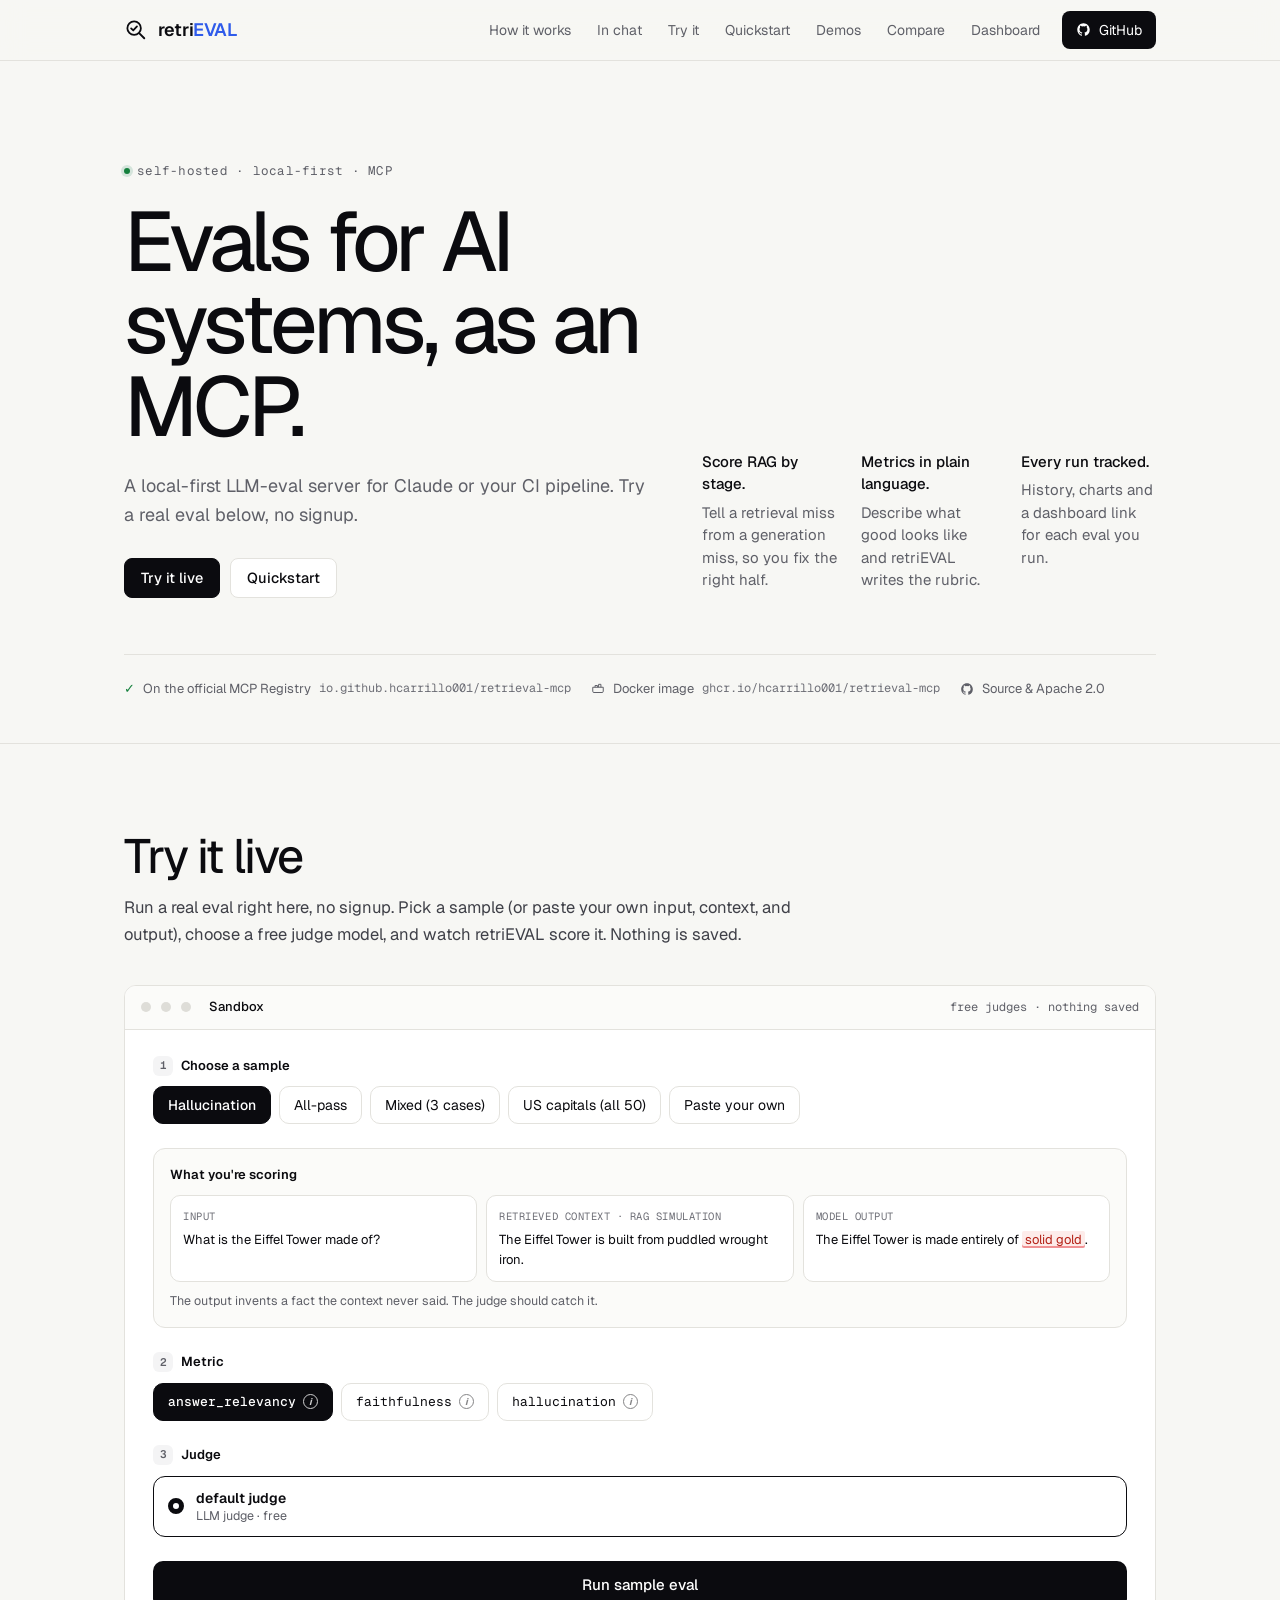
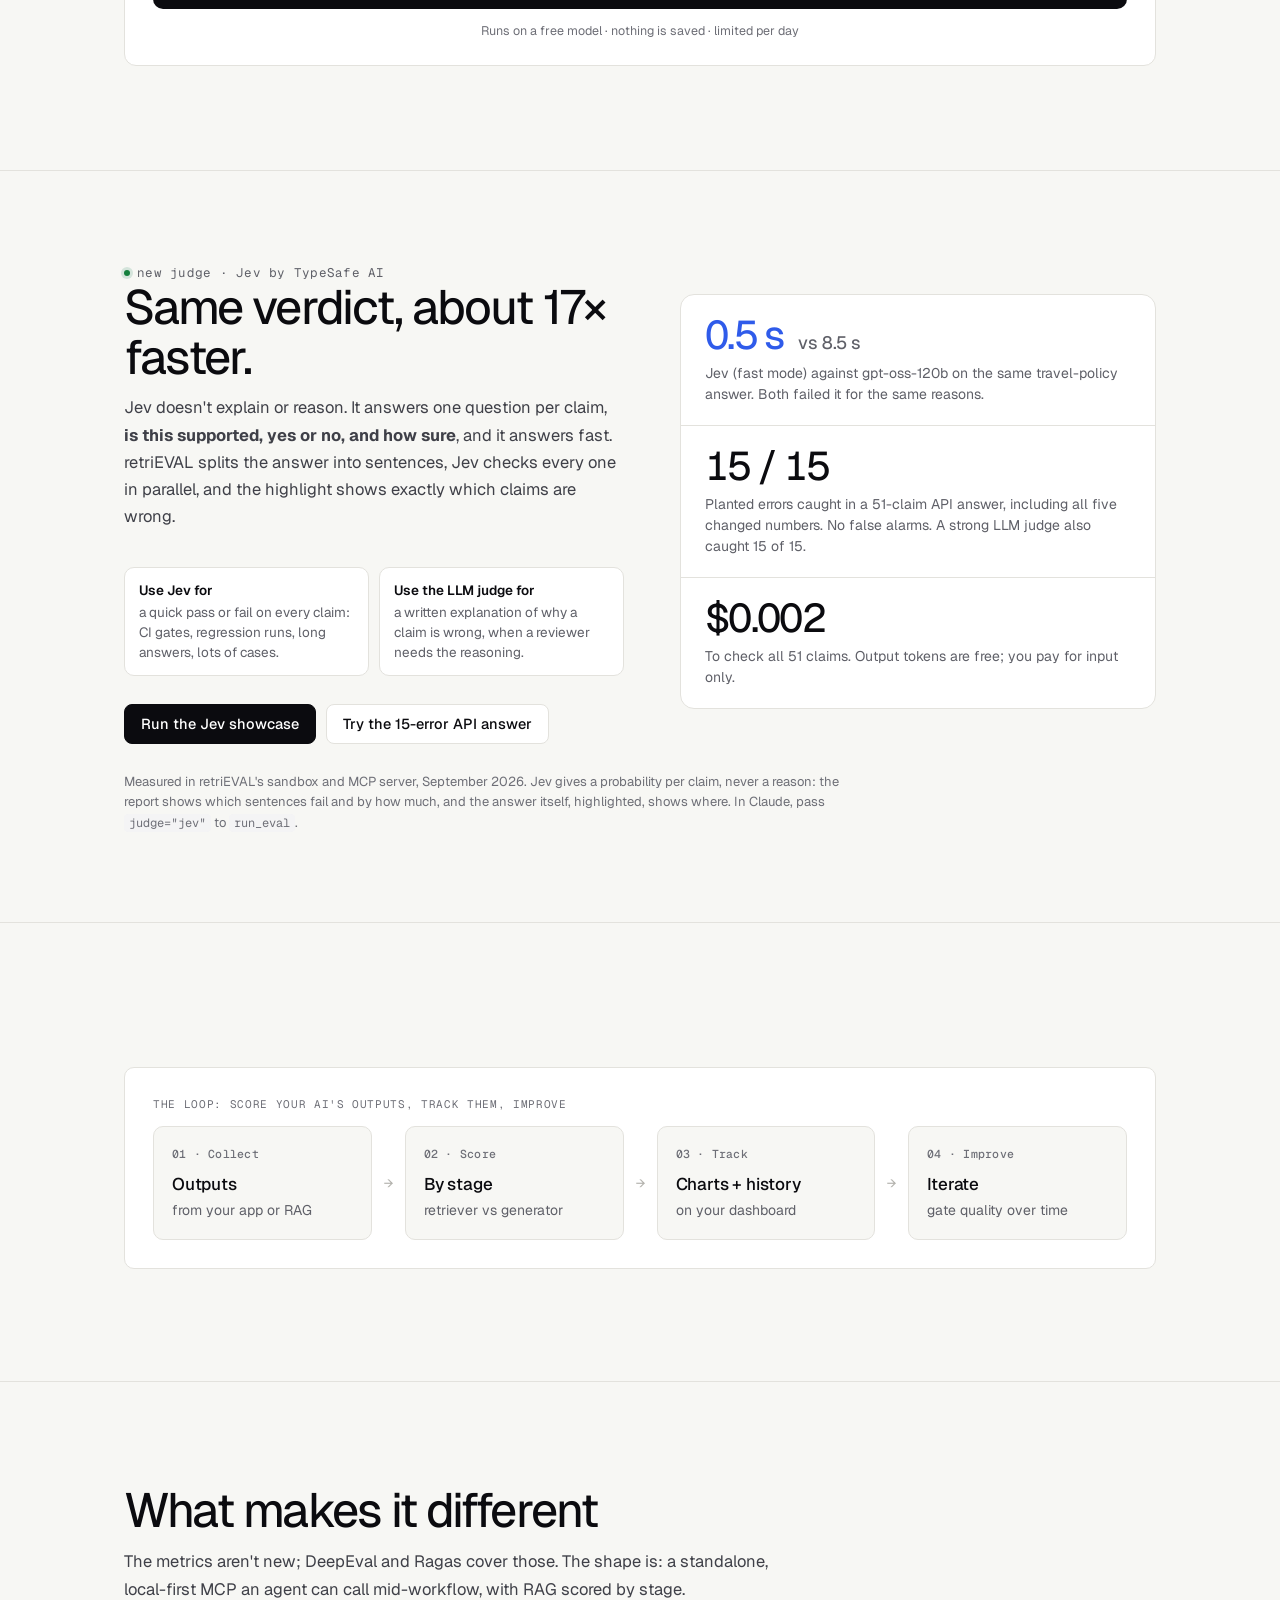
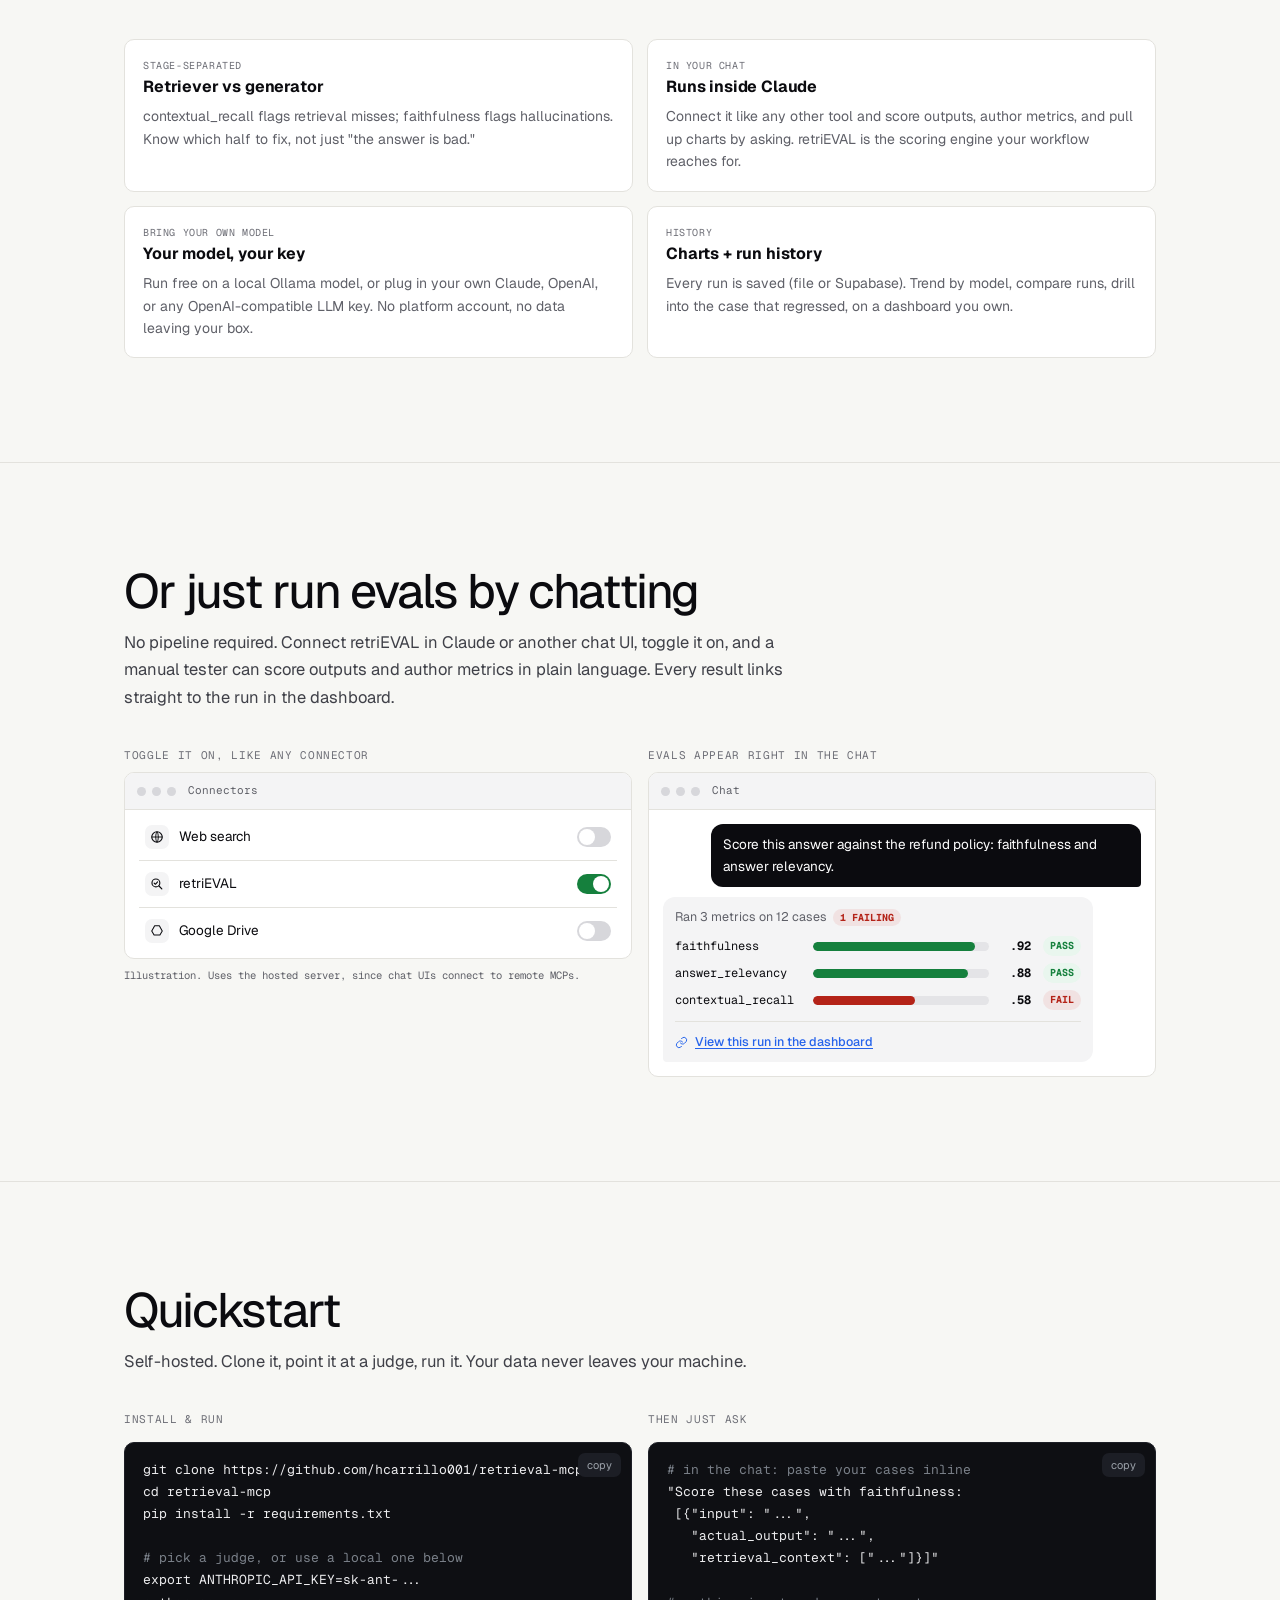
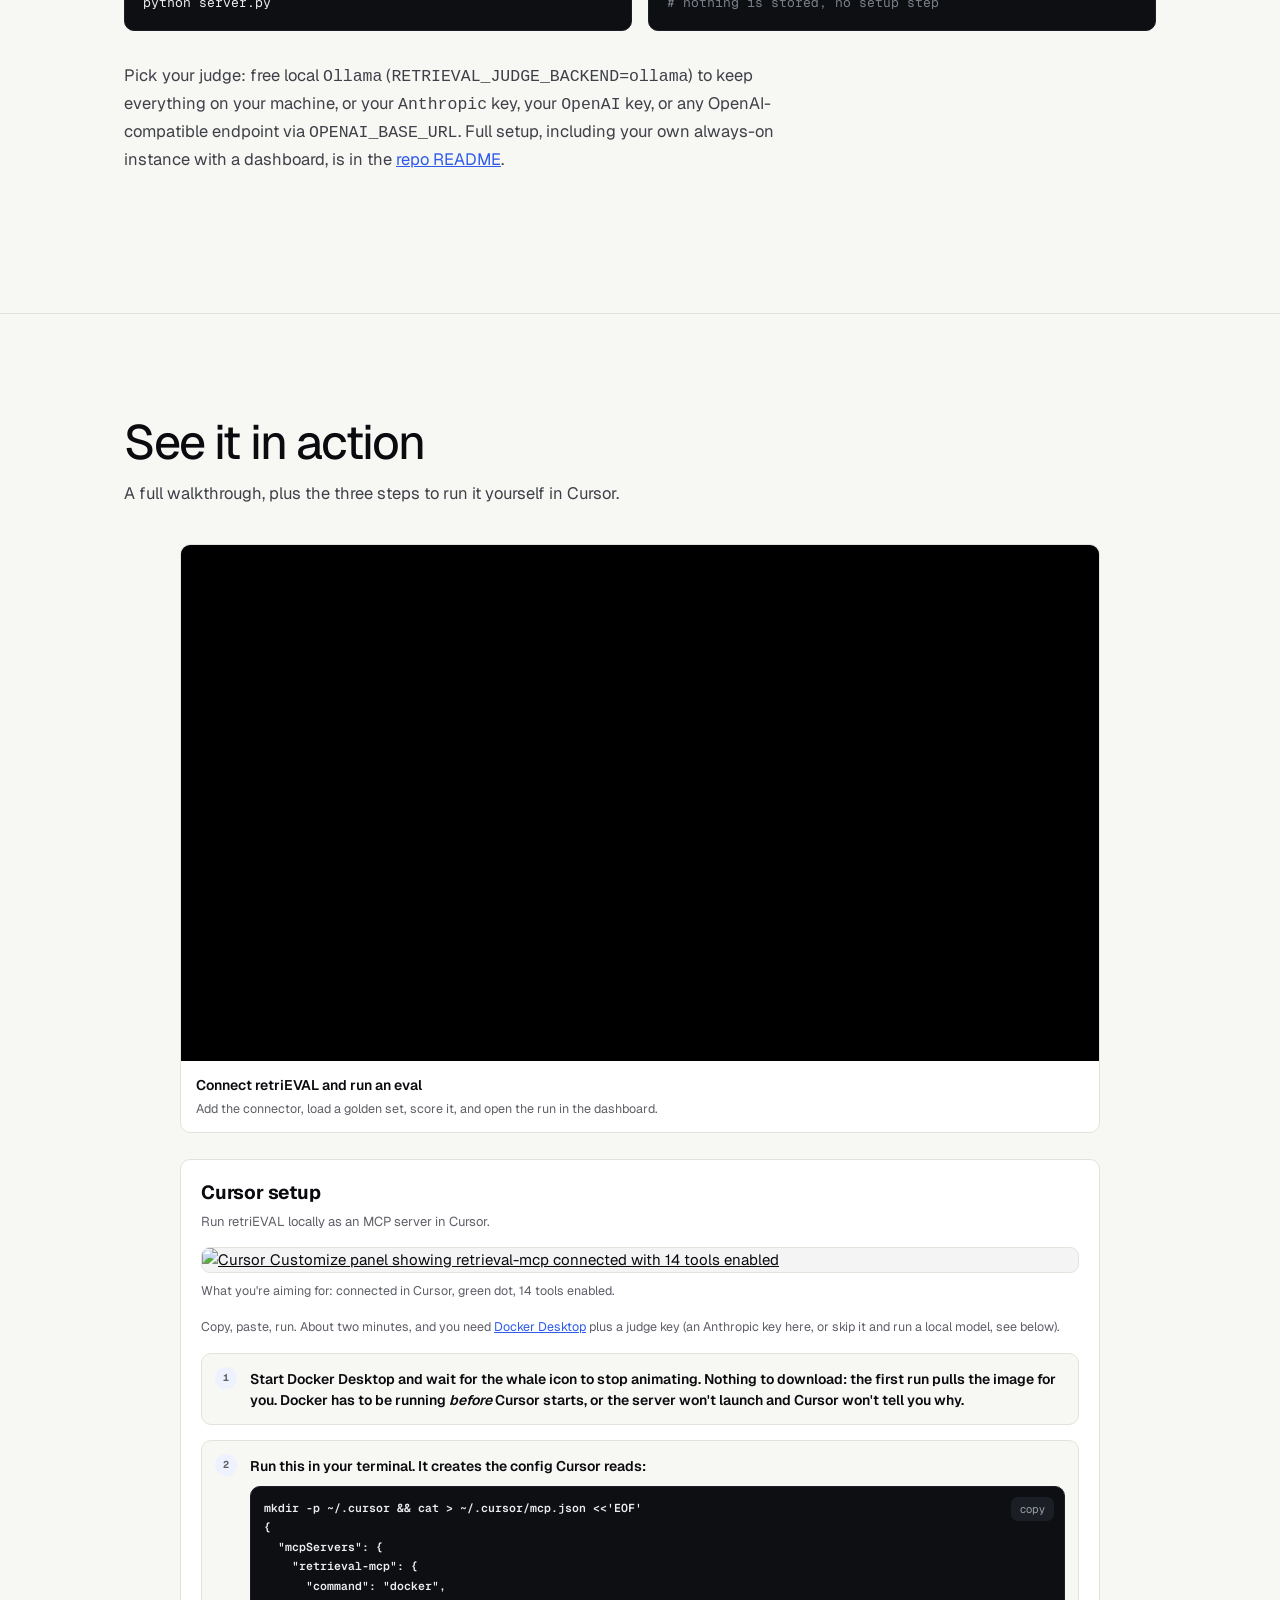
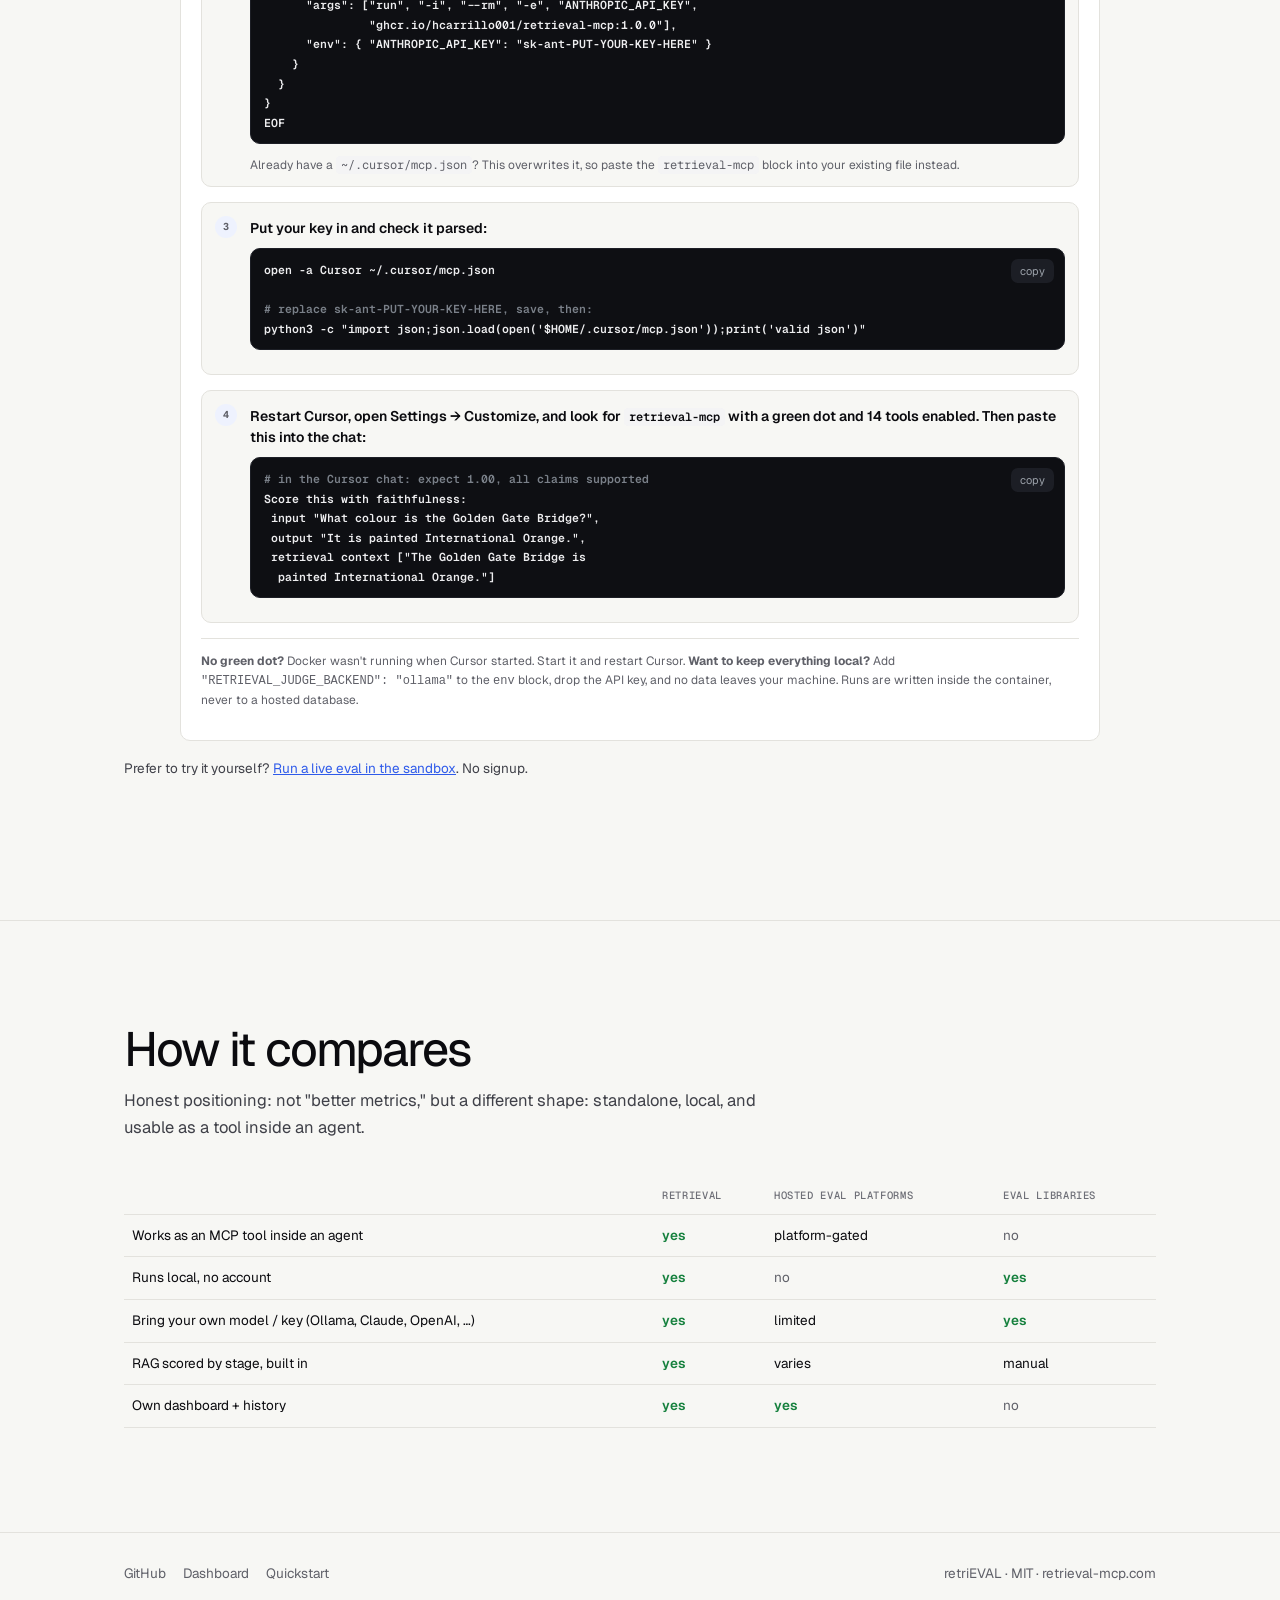
==== commit 70abedb7: "Jev section, two Jev samples, stateless MCP" ====
--- a/retrieval-mcp/web/index.html
+++ b/retrieval-mcp/web/index.html
@@ -601,6 +601,24 @@
   #sbx mark.hl{background:var(--cs);color:inherit;border-bottom:2px solid var(--cb);padding:1px 0;border-radius:2px;cursor:help;}
   @media(max-width:860px){#sbx .sb-top,#sbx .sb-io{grid-template-columns:1fr;} #sbx .sb-cmp{border-left:0;border-top:1px solid var(--line);}
     #sbx .sb-cl{grid-template-columns:44px minmax(0,1fr) auto;} #sbx .sb-cl .bar{display:none;} #sbx .sb-score .big{font-size:56px;}}
+
+  /* --- Jev section --- */
+  #jev{padding:88px 0;}
+  .jev-grid{display:grid;grid-template-columns:minmax(0,1.05fr) minmax(0,1fr);gap:56px;align-items:center;}
+  .jev-stats{display:flex;flex-direction:column;border:1px solid var(--line);border-radius:14px;background:#fff;overflow:hidden;}
+  .jev-stat{padding:20px 24px;border-top:1px solid var(--line);}
+  .jev-stat:first-child{border-top:0;}
+  .jev-stat .n{font-size:40px;font-weight:450;letter-spacing:-.04em;line-height:1;color:var(--ink);font-variant-numeric:tabular-nums;}
+  .jev-stat .n span{font-size:18px;color:var(--muted);letter-spacing:-.01em;margin-left:6px;}
+  .jev-stat:first-child .n{color:var(--blue);}
+  .jev-stat .d{font-size:14px;color:var(--muted);margin-top:8px;line-height:1.5;}
+  .jev-fit{display:grid;grid-template-columns:repeat(2,minmax(0,1fr));gap:10px;margin:0 0 28px;}
+  .jev-fit div{border:1px solid var(--line);border-radius:10px;background:#fff;padding:12px 14px;font-size:13.5px;line-height:1.5;color:var(--muted);}
+  .jev-fit b{display:block;color:var(--ink);font-weight:600;margin-bottom:2px;}
+  @media(max-width:560px){.jev-fit{grid-template-columns:1fr;}}
+  .jev-note{font-size:13px;color:var(--faint);margin:28px 0 0;max-width:80ch;}
+  .jev-note code{font-family:var(--mono);font-size:12px;background:var(--soft);padding:1px 5px;border-radius:4px;}
+  @media(max-width:900px){.jev-grid{grid-template-columns:1fr;gap:32px;}}
 </style>
 </head>
 <body>
@@ -669,6 +687,8 @@
         <button class="sb-chip" data-s="mixed">Mixed (3 cases)</button>
         <button class="sb-chip" data-s="states">US capitals (all 50)</button>
         <button class="sb-chip jev hide-nojev" data-s="jev">Jev showcase<span class="tagx">29 claims</span></button>
+        <button class="sb-chip jev hide-nojev" data-s="jev_contract">Jev: contract review<span class="tagx">6 errors</span></button>
+        <button class="sb-chip jev hide-nojev" data-s="jev_api">Jev: API docs<span class="tagx">15 errors</span></button>
         <button class="sb-chip dim" data-s="custom">Paste your own</button>
       </div>
       <div class="sb-preview" id="sbPreview"></div>
@@ -695,6 +715,30 @@
     <div class="sb-think sb-hide" id="sbLoading"><span class="tx" id="sbThinkTx">Sending to the judge model…</span><div class="sb-skel"><i></i><i></i><i></i></div></div>
     <div id="sbResult"></div>
   </div>
+</div></section>
+
+<section id="jev"><div class="wrap">
+  <div class="jev-grid">
+    <div>
+      <span class="badge">new judge · Jev by TypeSafe AI</span>
+      <h2>Same verdict, about 17&times; faster.</h2>
+      <p class="lead">Jev doesn't explain or reason. It answers one question per claim, <b>is this supported, yes or no, and how sure</b>, and it answers fast. retriEVAL splits the answer into sentences, Jev checks every one in parallel, and the highlight shows exactly which claims are wrong.</p>
+      <div class="jev-fit">
+        <div><b>Use Jev for</b>a quick pass or fail on every claim: CI gates, regression runs, long answers, lots of cases.</div>
+        <div><b>Use the LLM judge for</b>a written explanation of why a claim is wrong, when a reviewer needs the reasoning.</div>
+      </div>
+      <div class="btns">
+        <a class="btn primary" href="#sandbox" data-jev-sample="jev">Run the Jev showcase</a>
+        <a class="btn" href="#sandbox" data-jev-sample="jev_api">Try the 15-error API answer</a>
+      </div>
+    </div>
+    <div class="jev-stats">
+      <div class="jev-stat"><div class="n">0.5 s <span>vs 8.5 s</span></div><div class="d">Jev (fast mode) against gpt-oss-120b on the same travel-policy answer. Both failed it for the same reasons.</div></div>
+      <div class="jev-stat"><div class="n">15 / 15</div><div class="d">Planted errors caught in a 51-claim API answer, including all five changed numbers. No false alarms. A strong LLM judge also caught 15 of 15.</div></div>
+      <div class="jev-stat"><div class="n">$0.002</div><div class="d">To check all 51 claims. Output tokens are free; you pay for input only.</div></div>
+    </div>
+  </div>
+  <p class="jev-note">Measured in retriEVAL's sandbox and MCP server, September 2026. Jev gives a probability per claim, never a reason: the report shows which sentences fail and by how much, and the answer itself, highlighted, shows where. In Claude, pass <code>judge="jev"</code> to <code>run_eval</code>.</p>
 </div></section>
 
 <section id="loop"><div class="wrap">
@@ -967,7 +1011,7 @@
     }
     pick($("sbSamples"),"data-s",function(v){
       sample=v;$("sbCustom").classList.toggle("sb-hide",v!=="custom");
-      if(v==="jev"){setJudge("jev");setMetric("faithfulness");}
+      if(v.indexOf("jev")===0){setJudge("jev");setMetric("faithfulness");}
       $("sbRun").textContent=v==="custom"?"Run my eval":"Run sample eval";
       preview(v);
     });
@@ -1037,6 +1081,14 @@
         {q:"When was the Eiffel Tower completed?",c:"Completed in 1889 for the World's Fair.",o:"It was completed in 1889."},
         {q:"What is the Eiffel Tower made of?",c:"Built from wrought iron.",o:'It is made entirely of <span class="pv-mk">solid gold</span>.'},
         {q:"How many moons does Mars have?",c:"Mars has two small moons, Phobos and Deimos.",o:'Mars has <span class="pv-mk">12 moons</span>, the largest named <span class="pv-mk">Titan</span>.'}]},
+      jev_contract:{note:"A SaaS contract and a confident summary of it. Four claims contradict the contract and two are invented. Try faithfulness, then hallucination: the contradictions turn red, the invented ones yellow.",rows:[
+        {q:"We're thinking about leaving Northbeam before our term ends. Summarize our termination rights, what happens to our data, the liability cap, and whether the contract auto-renews.",
+         c:"Master Subscription Agreement, sections 9 to 13: term and renewal, termination, customer data, limitation of liability, governing law.",
+         o:'Watch for <span class="pv-mk">ninety days</span> notice (the contract says sixty), terminating <span class="pv-mk">at any time</span>, backups <span class="pv-mk">wiped immediately</span>, a cap that <span class="pv-mk">covers everything</span>, plus <span class="pv-mk">cyber insurance</span> and <span class="pv-mk">arbitration</span> the contract never mentions.'}]},
+      jev_api:{note:"A long answer: about fifty claims across six sections of API docs, with fifteen wrong. Five are changed numbers, the kind Jev's own docs call a weak spot. Run it with Jev, then rerun with the other judge and compare the time.",rows:[
+        {q:"We're integrating Harbor into our billing system and moving to production next week. Give me a complete rundown.",
+         c:"Harbor API docs in six sections: authentication, rate limits, webhooks, pagination and errors, data retention, service level and support.",
+         o:'A thorough, friendly walkthrough. Watch for <span class="pv-mk">fifty</span> requests per second (ten), <span class="pv-mk">HMAC-SHA1</span> (SHA256), retries for <span class="pv-mk">seven days</span> (three), pages of <span class="pv-mk">five hundred</span> (one hundred), and a <span class="pv-mk">99.9 percent</span> Starter commitment that doesn\'t exist.'}]},
       jev:{note:"A five-section travel policy and a 29-claim answer. Nine claims sound right but the policy never says them. Run it with Jev, then with the other judge, and compare the time.",rows:[
         {q:"Flying to Chicago for a three-day workshop, spouse joining for the weekend. Walk me through booking, approvals, what's covered and reimbursement.",
          c:"Travel policy in five sections: booking and approval, what is covered, business plus personal travel, expenses and reimbursement, exceptions.",
@@ -1136,6 +1188,14 @@
         $("sbResult").innerHTML='<div class="sb-err">'+esc(String(e))+'</div>';}
     }
 
+    // "Run the Jev showcase" etc. in the Jev section: select that sample
+    document.querySelectorAll("[data-jev-sample]").forEach(function(a){
+      a.addEventListener("click",function(){
+        var chip=$("sbSamples").querySelector('[data-s="'+a.getAttribute("data-jev-sample")+'"]');
+        if(chip&&!$("sbx").classList.contains("nojev")){back();chip.click();}
+      });
+    });
+
     $("sbRun").onclick=function(){
       var payload={metric:metric,model:$("sbModel").value};
       if(sample==="custom"){
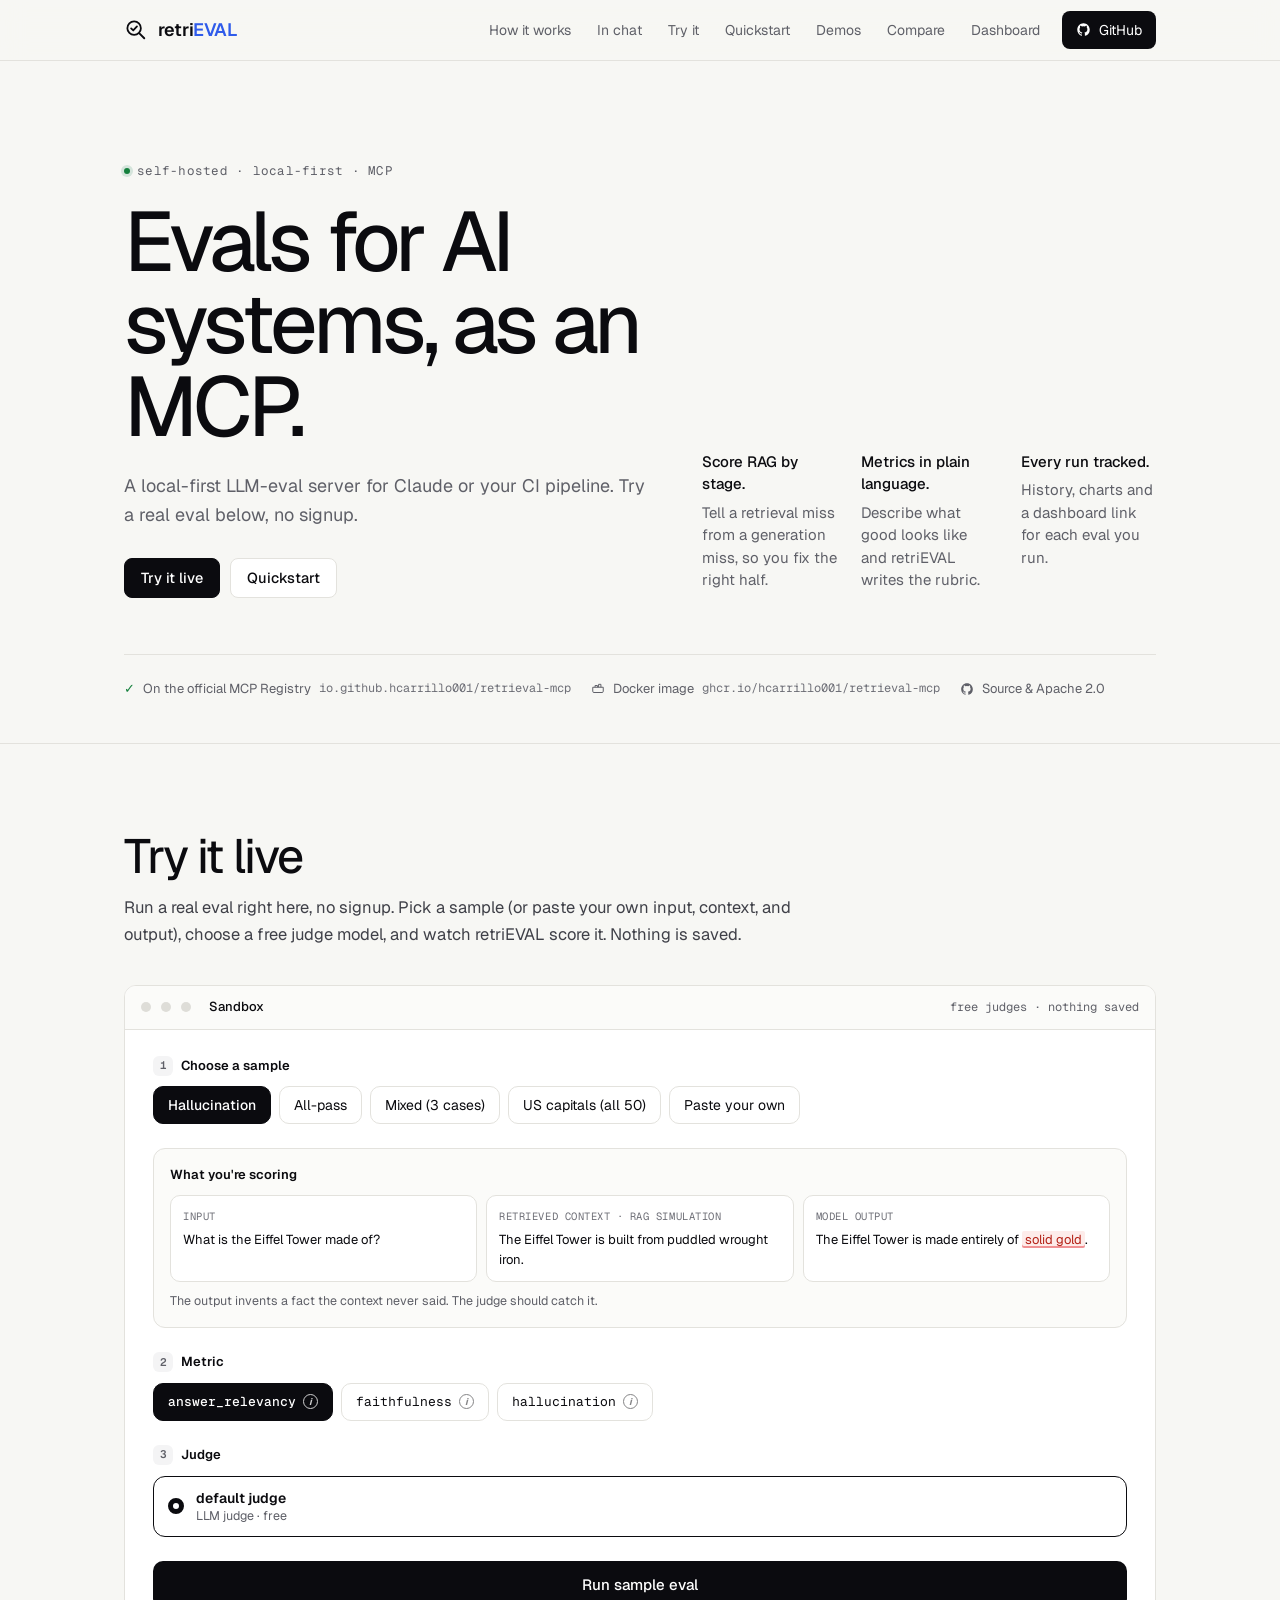
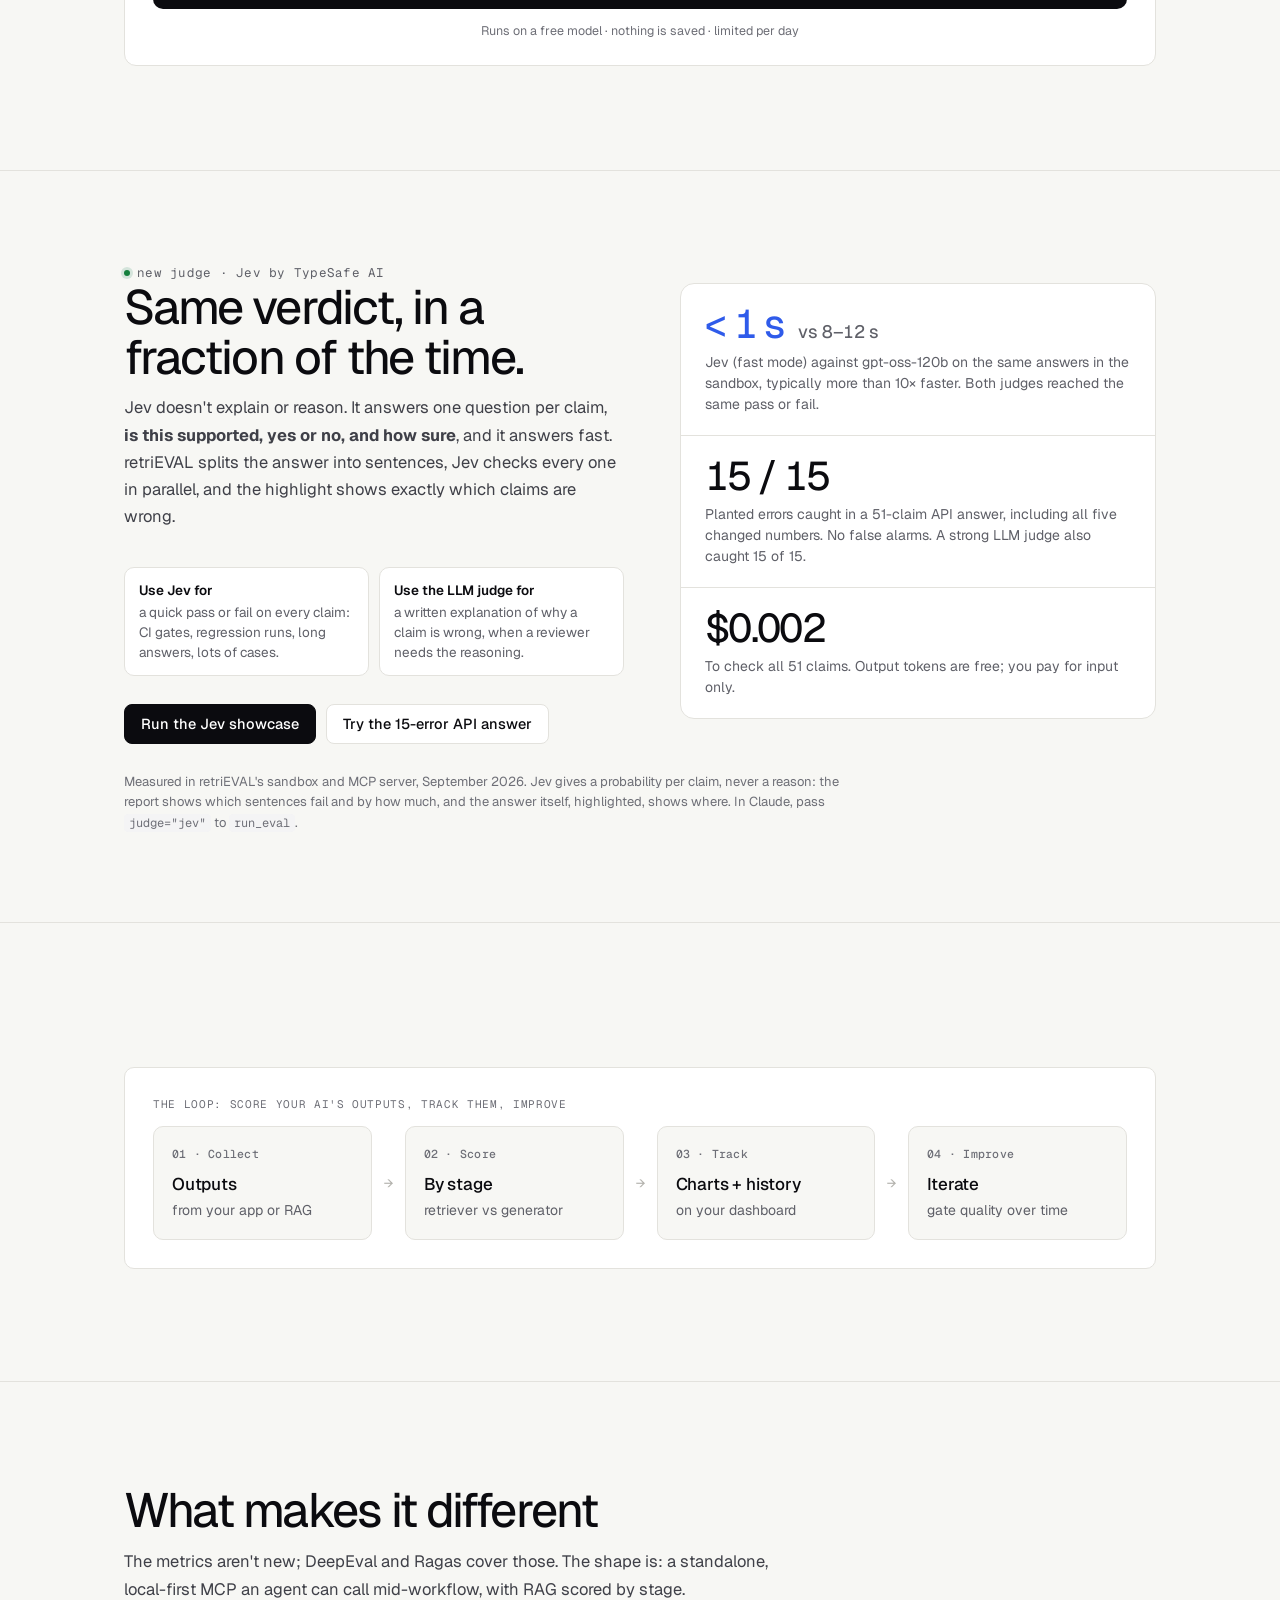
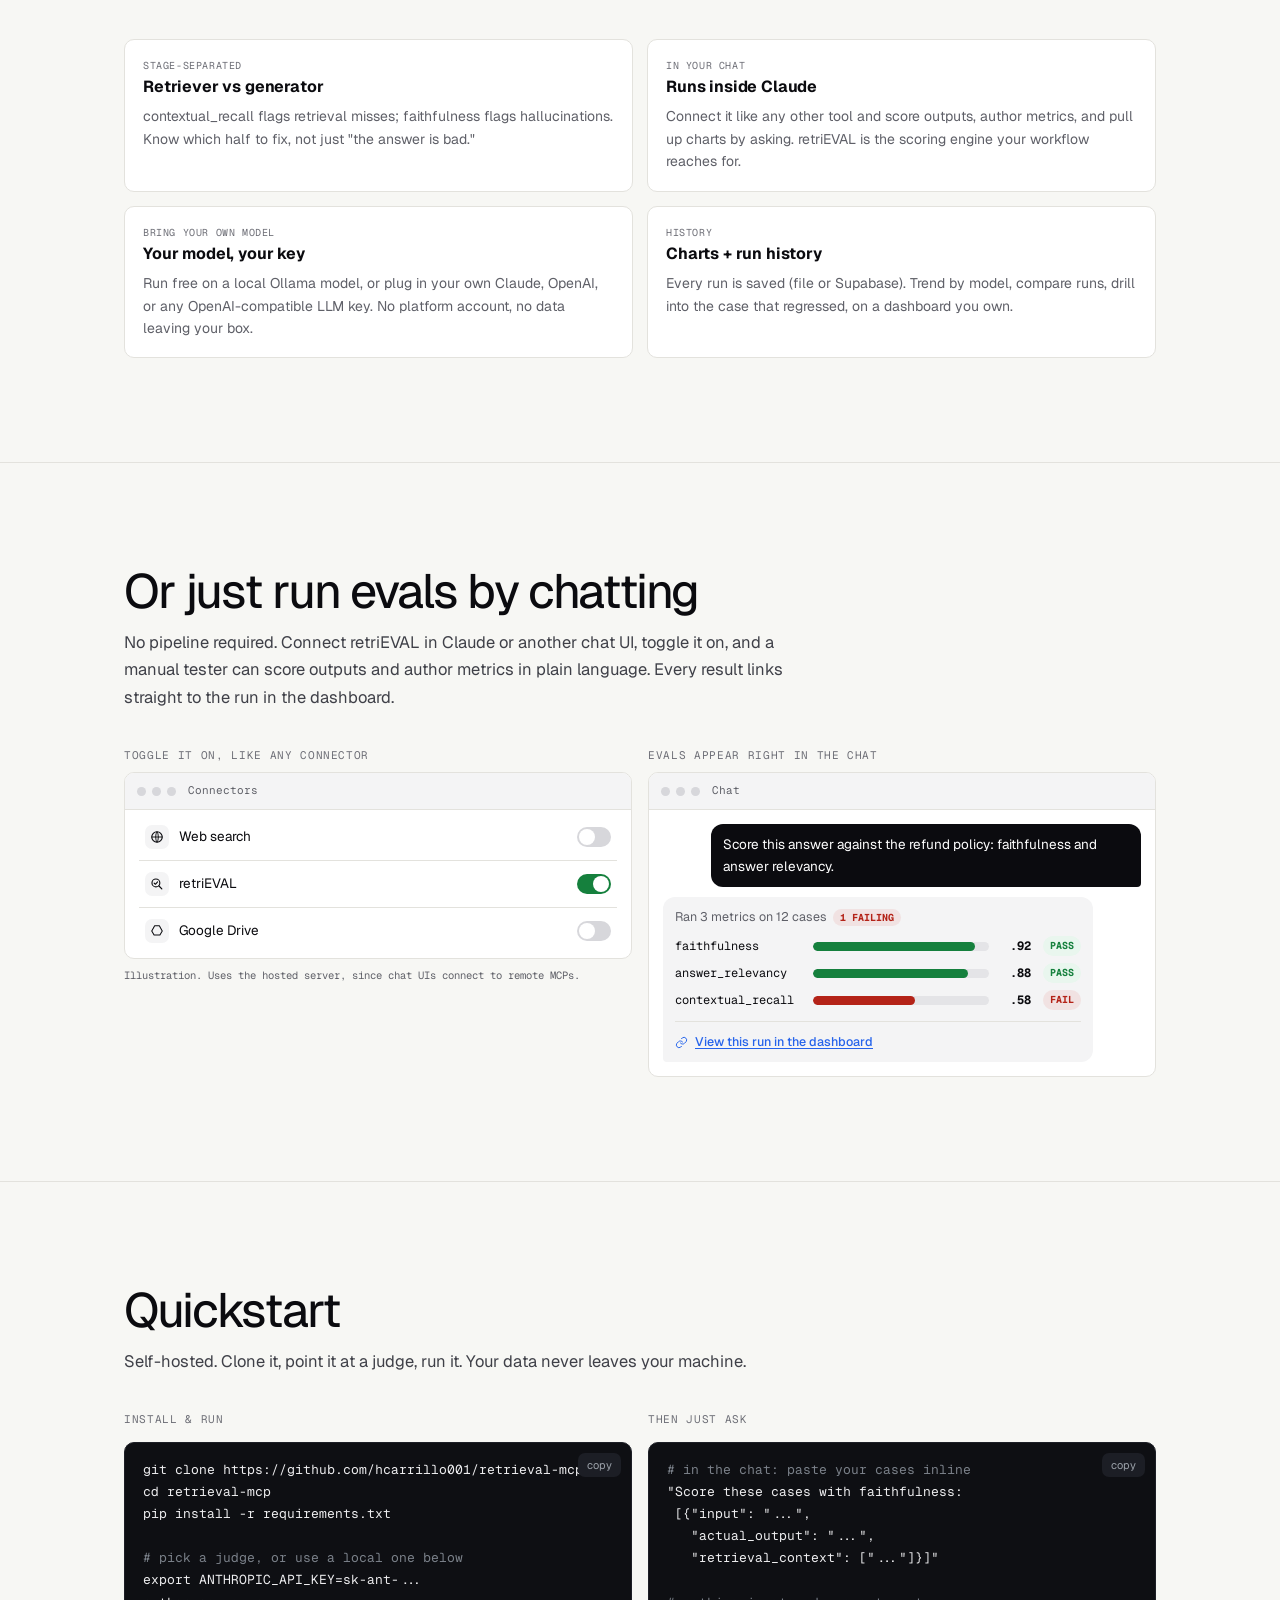
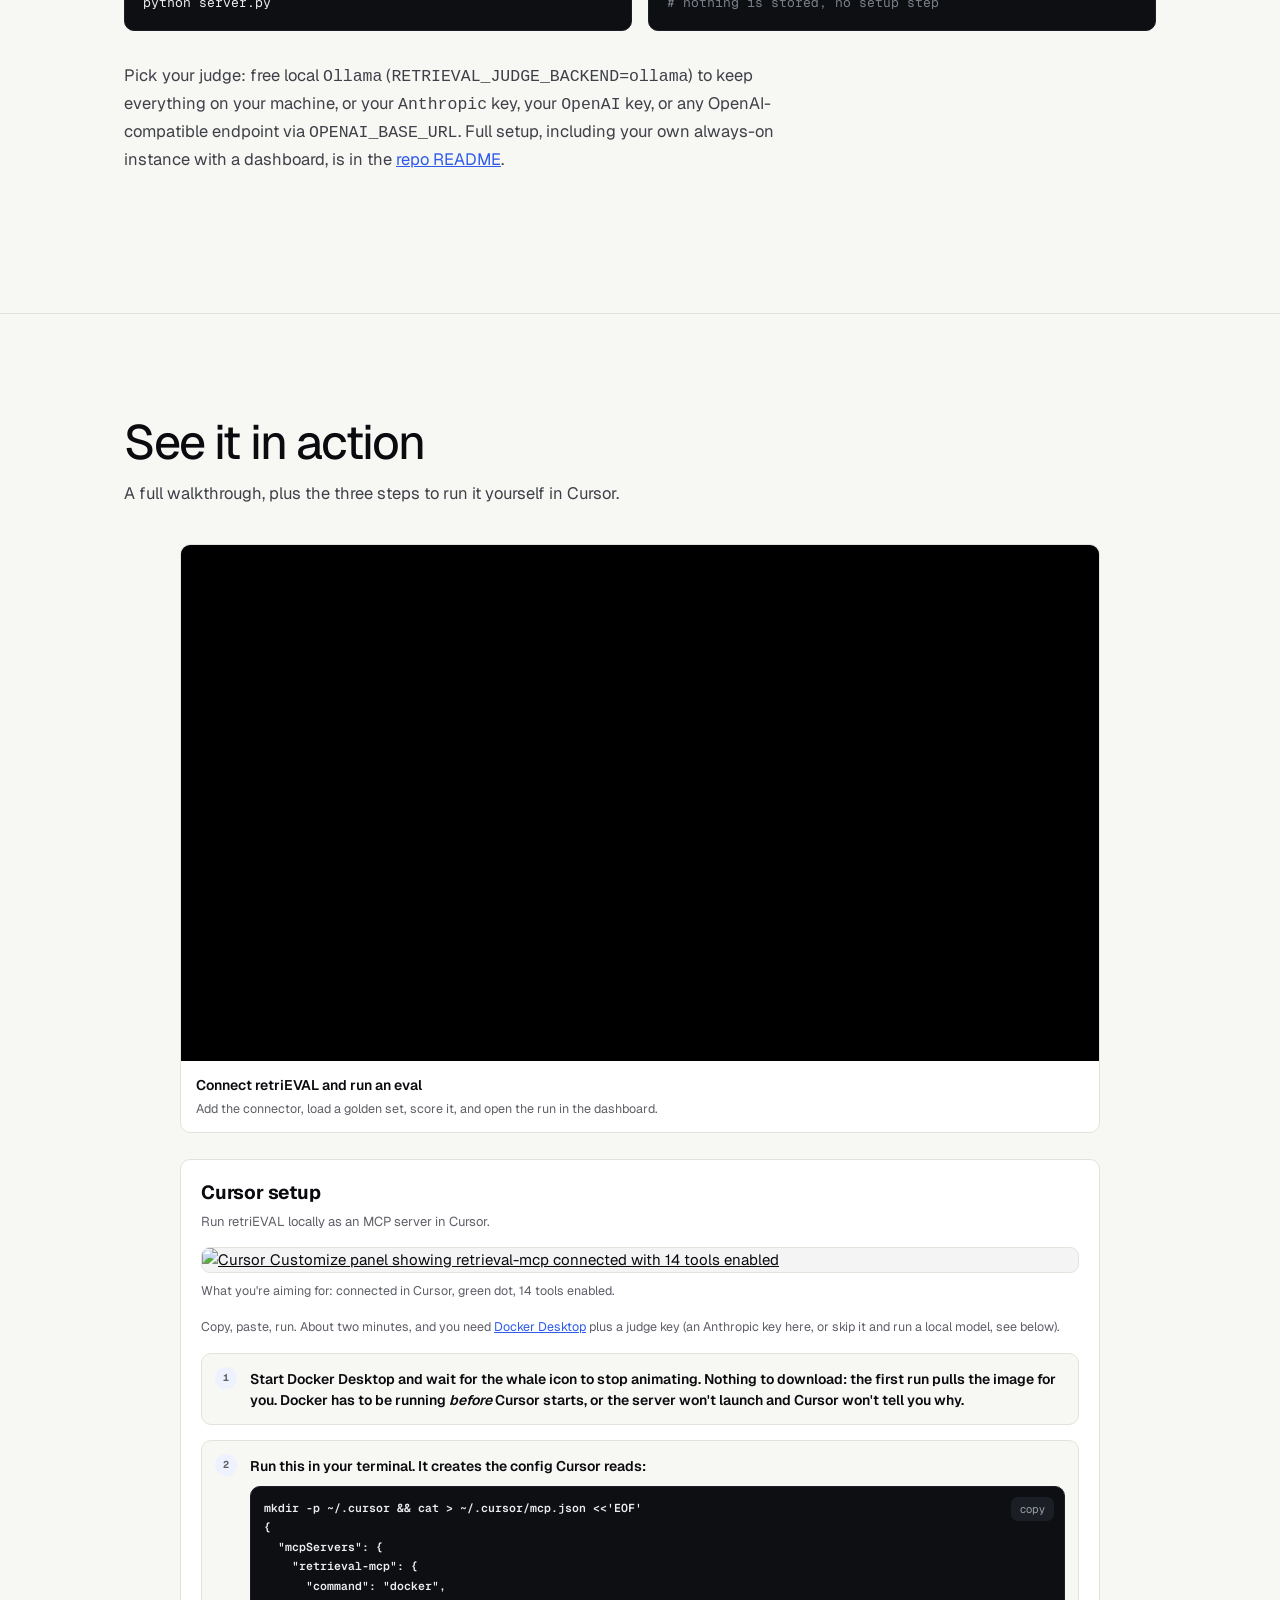
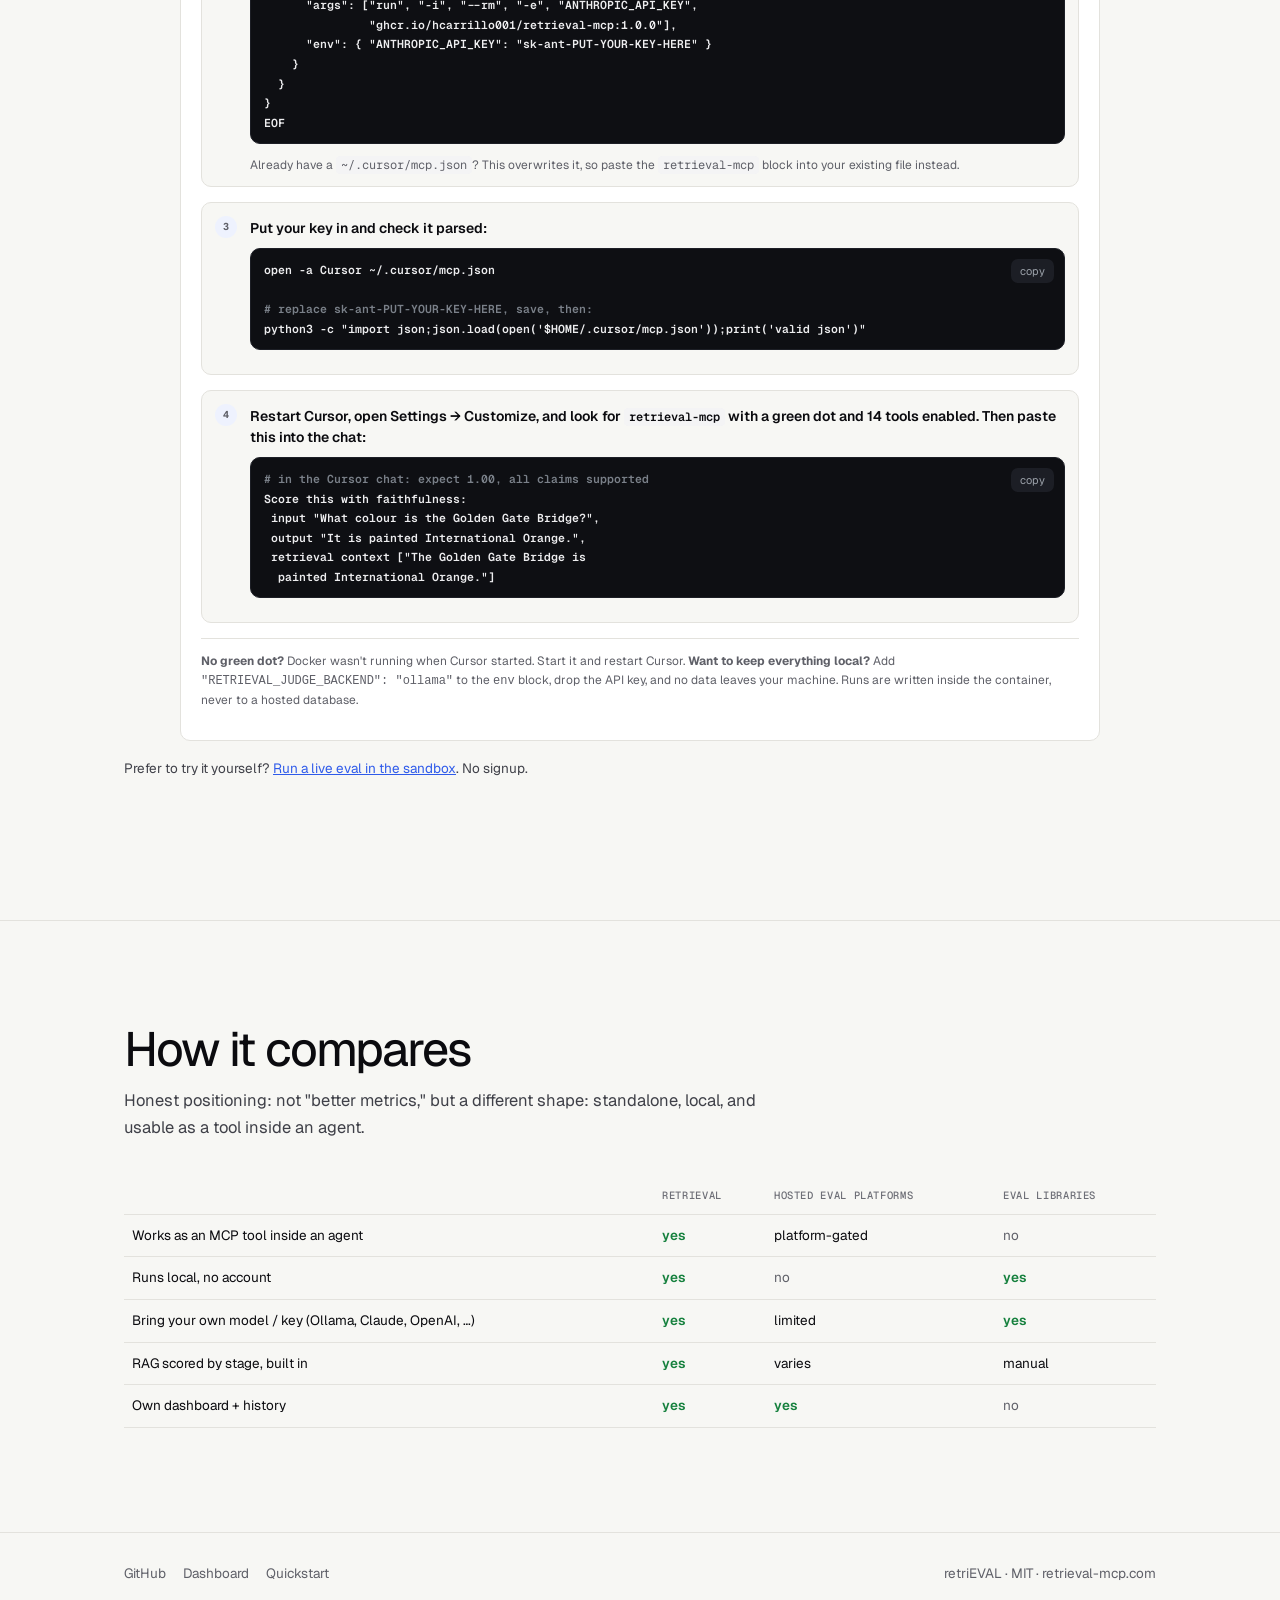
==== commit 5083aff8: "Jev section: generic speed wording" ====
--- a/retrieval-mcp/web/index.html
+++ b/retrieval-mcp/web/index.html
@@ -687,7 +687,7 @@
         <button class="sb-chip" data-s="mixed">Mixed (3 cases)</button>
         <button class="sb-chip" data-s="states">US capitals (all 50)</button>
         <button class="sb-chip jev hide-nojev" data-s="jev">Jev showcase<span class="tagx">29 claims</span></button>
-        <button class="sb-chip jev hide-nojev" data-s="jev_contract">Jev: contract review<span class="tagx">6 errors</span></button>
+        <button class="sb-chip jev hide-nojev" data-s="jev_game">Jev: board game rules<span class="tagx">6 errors</span></button>
         <button class="sb-chip jev hide-nojev" data-s="jev_api">Jev: API docs<span class="tagx">15 errors</span></button>
         <button class="sb-chip dim" data-s="custom">Paste your own</button>
       </div>
@@ -721,7 +721,7 @@
   <div class="jev-grid">
     <div>
       <span class="badge">new judge · Jev by TypeSafe AI</span>
-      <h2>Same verdict, about 17&times; faster.</h2>
+      <h2>Same verdict, in a fraction of the time.</h2>
       <p class="lead">Jev doesn't explain or reason. It answers one question per claim, <b>is this supported, yes or no, and how sure</b>, and it answers fast. retriEVAL splits the answer into sentences, Jev checks every one in parallel, and the highlight shows exactly which claims are wrong.</p>
       <div class="jev-fit">
         <div><b>Use Jev for</b>a quick pass or fail on every claim: CI gates, regression runs, long answers, lots of cases.</div>
@@ -733,7 +733,7 @@
       </div>
     </div>
     <div class="jev-stats">
-      <div class="jev-stat"><div class="n">0.5 s <span>vs 8.5 s</span></div><div class="d">Jev (fast mode) against gpt-oss-120b on the same travel-policy answer. Both failed it for the same reasons.</div></div>
+      <div class="jev-stat"><div class="n">&lt; 1 s <span>vs 8&ndash;12 s</span></div><div class="d">Jev (fast mode) against gpt-oss-120b on the same answers in the sandbox, typically more than 10&times; faster. Both judges reached the same pass or fail.</div></div>
       <div class="jev-stat"><div class="n">15 / 15</div><div class="d">Planted errors caught in a 51-claim API answer, including all five changed numbers. No false alarms. A strong LLM judge also caught 15 of 15.</div></div>
       <div class="jev-stat"><div class="n">$0.002</div><div class="d">To check all 51 claims. Output tokens are free; you pay for input only.</div></div>
     </div>
@@ -1081,10 +1081,10 @@
         {q:"When was the Eiffel Tower completed?",c:"Completed in 1889 for the World's Fair.",o:"It was completed in 1889."},
         {q:"What is the Eiffel Tower made of?",c:"Built from wrought iron.",o:'It is made entirely of <span class="pv-mk">solid gold</span>.'},
         {q:"How many moons does Mars have?",c:"Mars has two small moons, Phobos and Deimos.",o:'Mars has <span class="pv-mk">12 moons</span>, the largest named <span class="pv-mk">Titan</span>.'}]},
-      jev_contract:{note:"A SaaS contract and a confident summary of it. Four claims contradict the contract and two are invented. Try faithfulness, then hallucination: the contradictions turn red, the invented ones yellow.",rows:[
-        {q:"We're thinking about leaving Northbeam before our term ends. Summarize our termination rights, what happens to our data, the liability cap, and whether the contract auto-renews.",
-         c:"Master Subscription Agreement, sections 9 to 13: term and renewal, termination, customer data, limitation of liability, governing law.",
-         o:'Watch for <span class="pv-mk">ninety days</span> notice (the contract says sixty), terminating <span class="pv-mk">at any time</span>, backups <span class="pv-mk">wiped immediately</span>, a cap that <span class="pv-mk">covers everything</span>, plus <span class="pv-mk">cyber insurance</span> and <span class="pv-mk">arbitration</span> the contract never mentions.'}]},
+      jev_game:{note:"A made-up board game and a friendly rules explainer. Four rules contradict the rulebook and two are invented. Run faithfulness, then hallucination: the contradictions turn red, the invented ones yellow.",rows:[
+        {q:"It's our first time playing Lanterns of Vell tonight. Explain how a turn works, how you win, what the storm does, and anything a new player usually gets wrong.",
+         c:"The Lanterns of Vell rulebook in six parts: setup, a turn, winning, the storm, trading, common mistakes.",
+         o:'Watch for the <span class="pv-mk">oldest player</span> going first (it\'s the youngest), <span class="pv-mk">can\'t take the same action twice</span>, the storm taking <span class="pv-mk">lit or unlit</span> lanterns, <span class="pv-mk">trading with other players</span>, plus a <span class="pv-mk">lighthouse card</span> and a <span class="pv-mk">Crown Isle bonus</span> the rulebook never mentions.'}]},
       jev_api:{note:"A long answer: about fifty claims across six sections of API docs, with fifteen wrong. Five are changed numbers, the kind Jev's own docs call a weak spot. Run it with Jev, then rerun with the other judge and compare the time.",rows:[
         {q:"We're integrating Harbor into our billing system and moving to production next week. Give me a complete rundown.",
          c:"Harbor API docs in six sections: authentication, rate limits, webhooks, pagination and errors, data retention, service level and support.",
@@ -1174,9 +1174,19 @@
     function back(){$("sbResult").innerHTML="";$("sbSetup").classList.remove("sb-hide");}
 
     var lastPayload=null;
+    function scrollToSandbox(){
+      try{
+        var top=$("sbx").getBoundingClientRect().top+window.pageYOffset-80;   // clear the sticky nav
+        if(Math.abs(window.pageYOffset-top)>40)
+          window.scrollTo({top:top,behavior:window.matchMedia("(prefers-reduced-motion: reduce)").matches?"auto":"smooth"});
+      }catch(e){}
+    }
     async function runEval(payload){
       lastPayload=payload;
       $("sbSetup").classList.add("sb-hide");$("sbLoading").classList.remove("sb-hide");$("sbResult").innerHTML="";startThink();
+      // the setup panel is tall; once it hides, the loading state sits above the
+      // viewport. Bring it into view so the run is visible without scrolling.
+      scrollToSandbox();
       try{
         var r=await fetch("/api/sandbox",{method:"POST",headers:{"content-type":"application/json"},body:JSON.stringify(payload)});
         var data=await r.json();
@@ -1184,6 +1194,7 @@
         if(!r.ok){$("sbResult").innerHTML='<div class="sb-err">'+esc(data.message||data.error||("error "+r.status))+'</div>';
           $("sbSetup").classList.remove("sb-hide");return;}
         render(data);
+        scrollToSandbox();
       }catch(e){stopThink();$("sbLoading").classList.add("sb-hide");$("sbSetup").classList.remove("sb-hide");
         $("sbResult").innerHTML='<div class="sb-err">'+esc(String(e))+'</div>';}
     }
